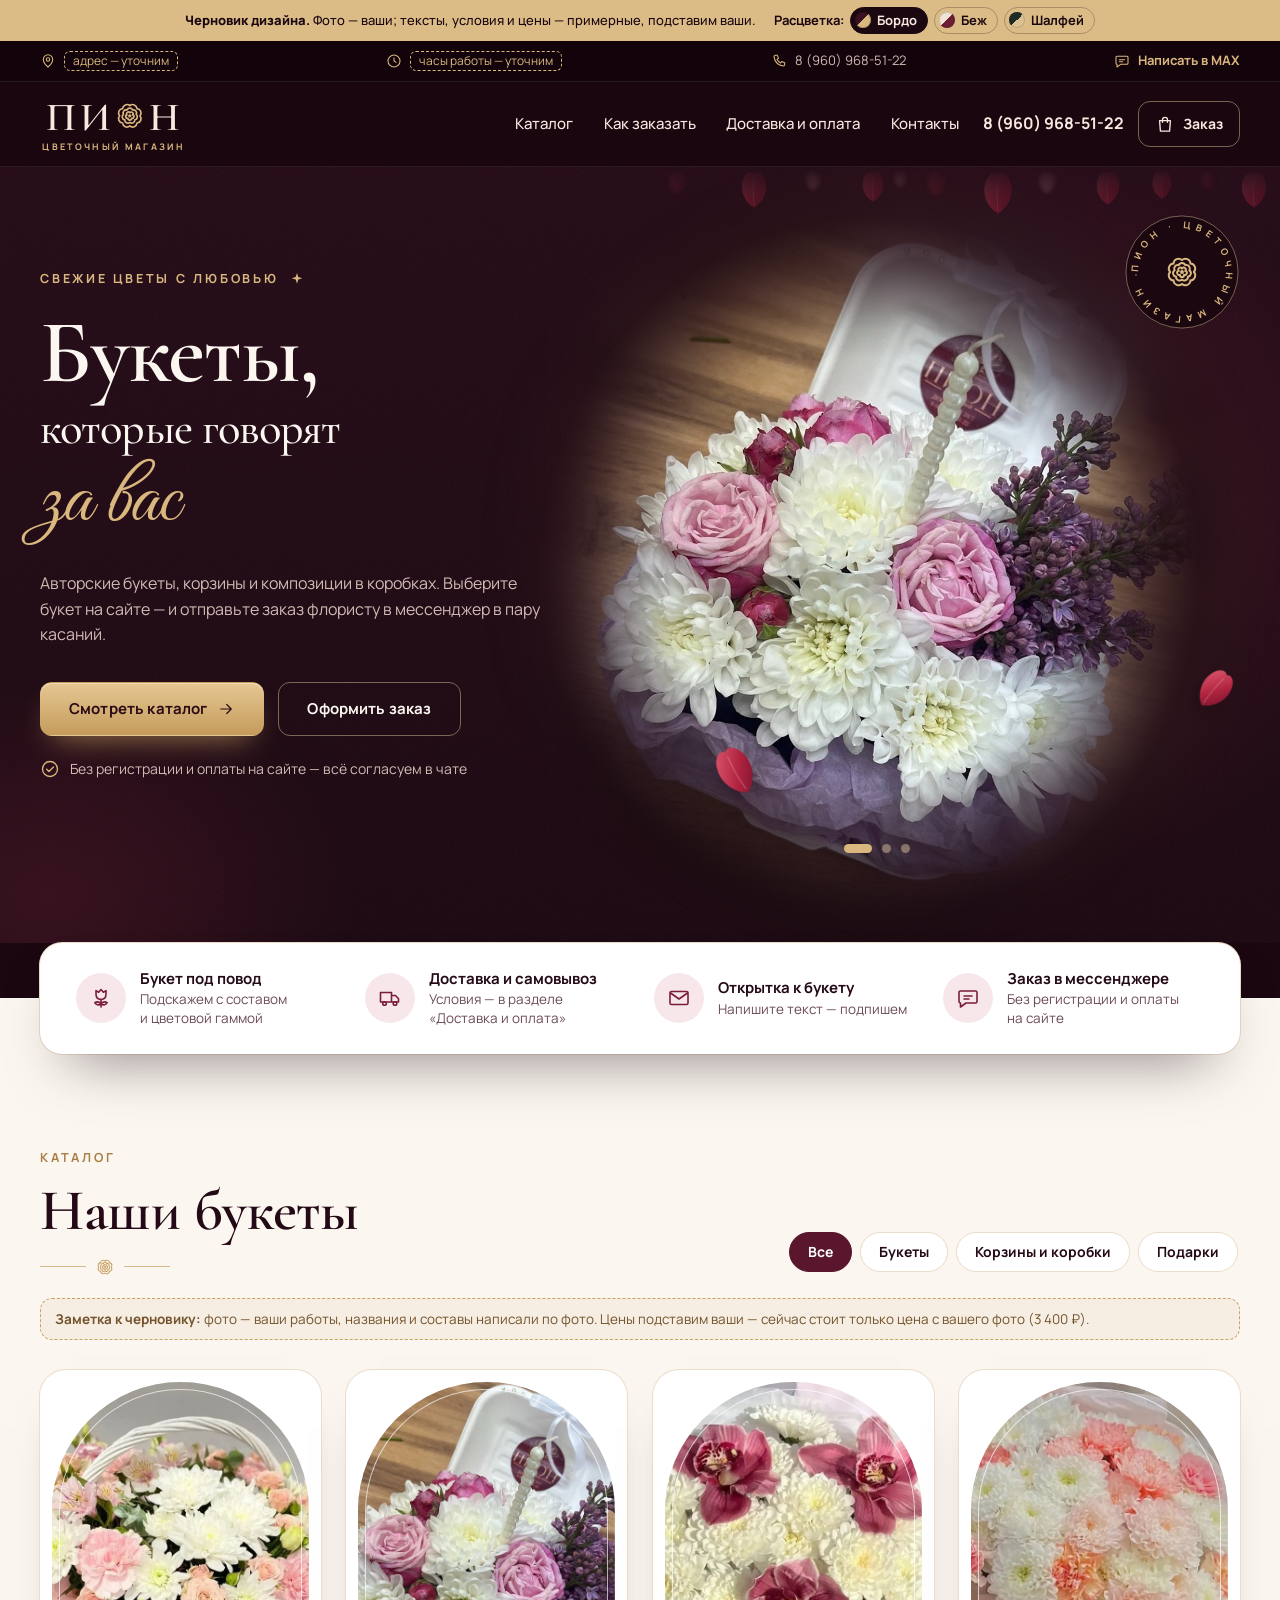
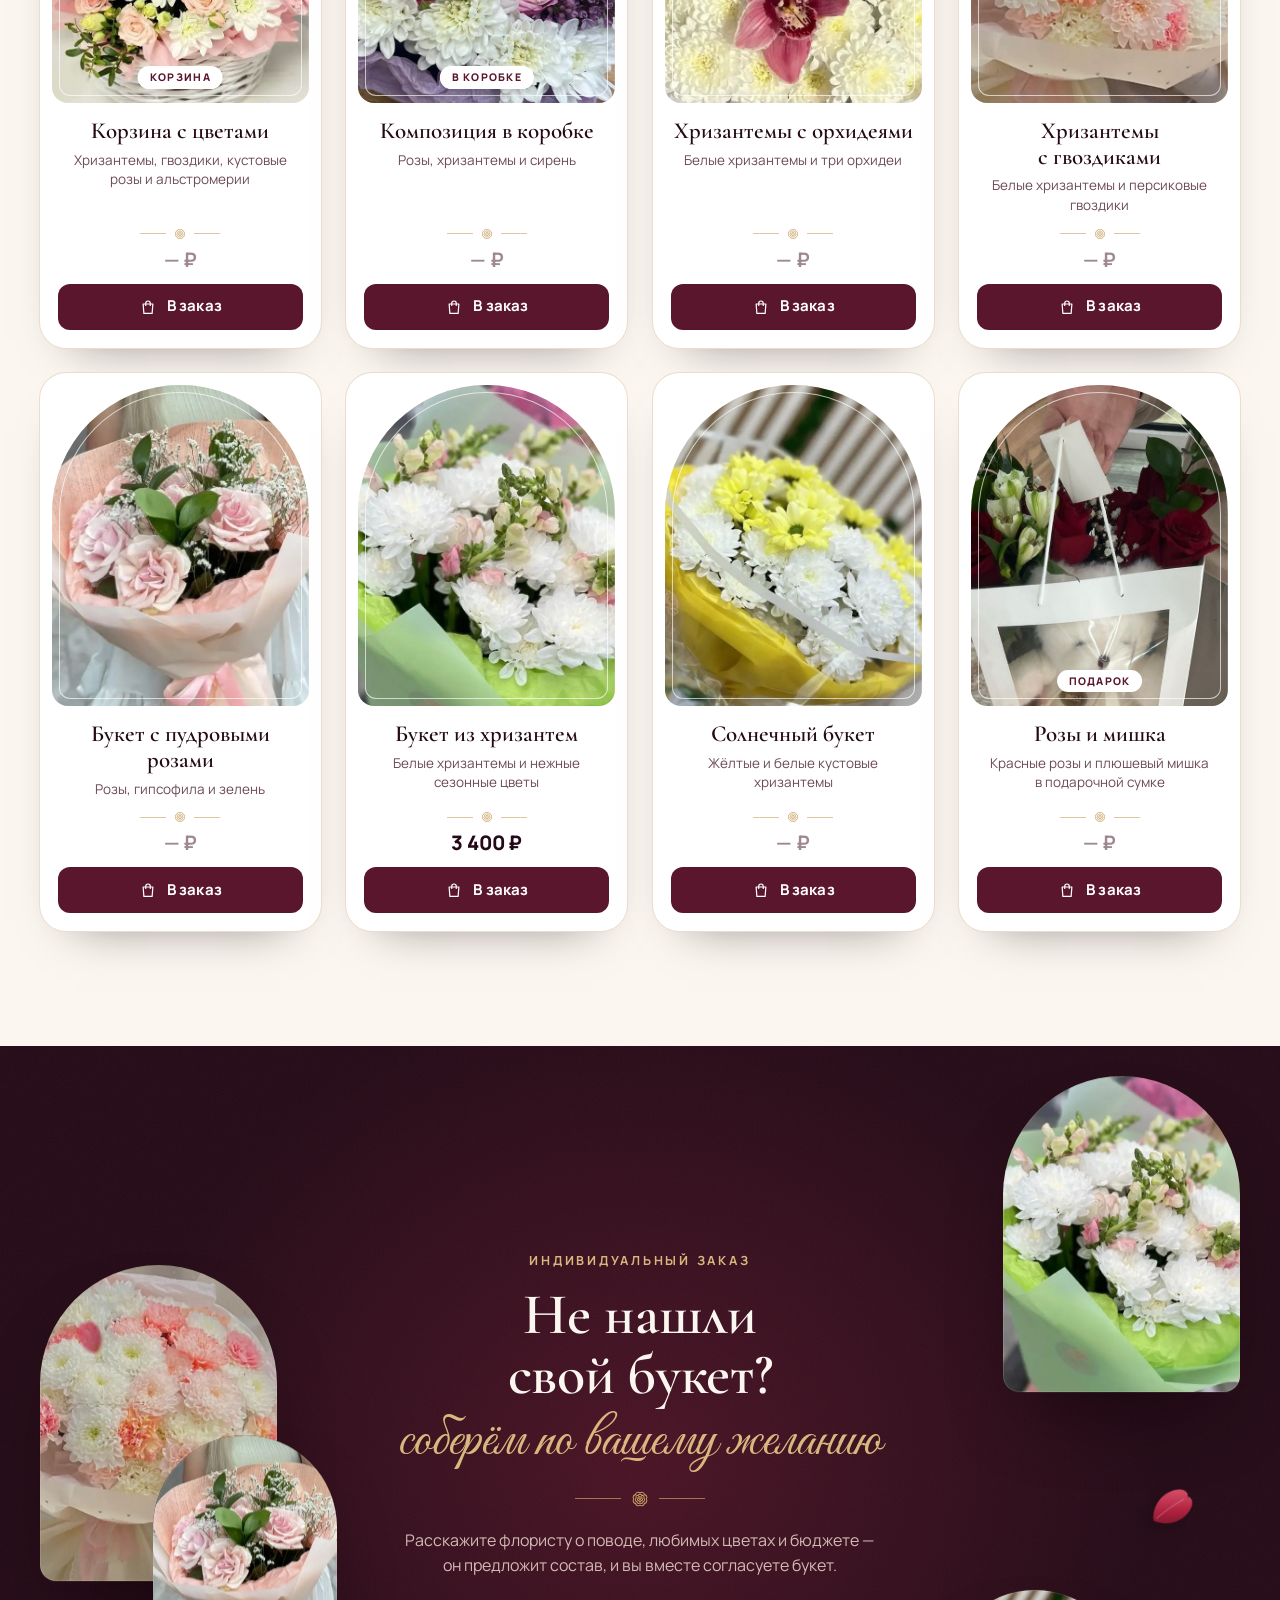
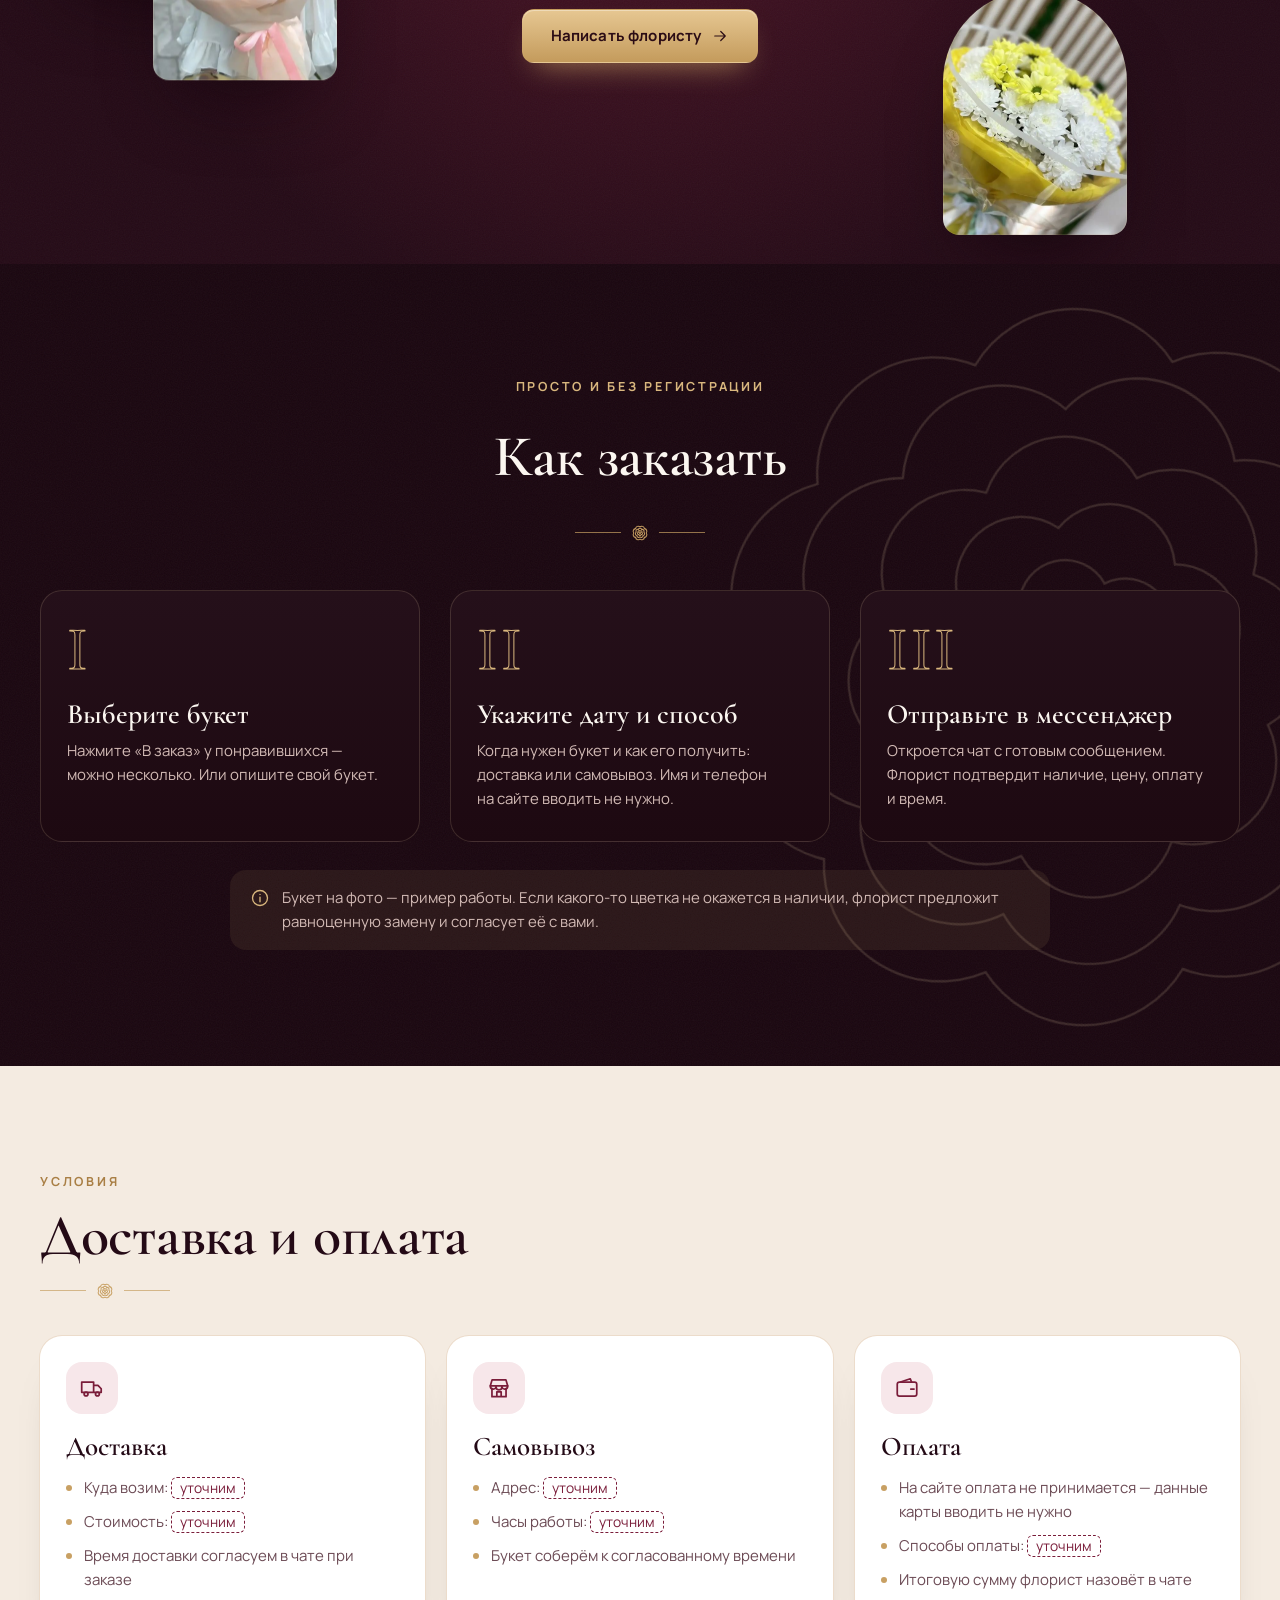
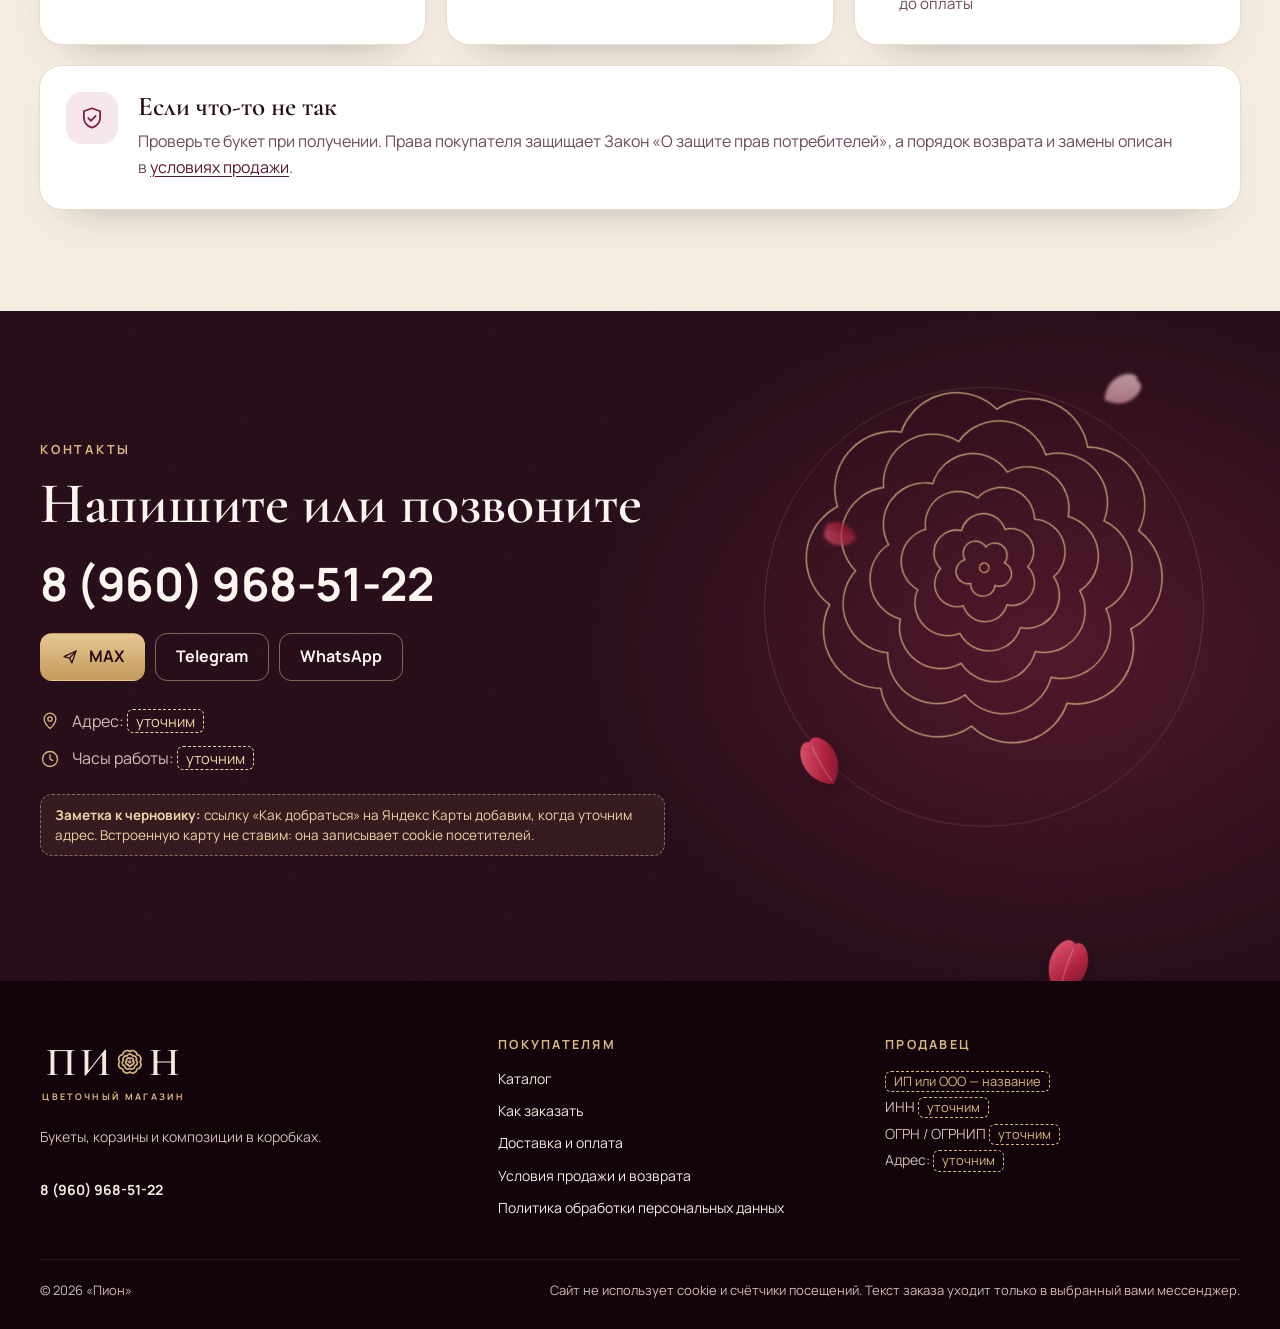
==== index.html @ 59885109 "Черновик сайта «Пион»: три расцветки, логотип" ====
<!doctype html>
<html lang="ru" data-theme="bordo">
<head>
<meta charset="utf-8">
<meta name="viewport" content="width=device-width, initial-scale=1, viewport-fit=cover">
<title>Пион — цветочный магазин: букеты, корзины и композиции</title>
<meta name="description" content="Авторские букеты, корзины и композиции в коробках. Выберите букет на сайте и отправьте заказ флористу в мессенджер — без регистрации и оплаты на сайте.">
<!-- Черновик: убрать noindex при запуске -->
<meta name="robots" content="noindex">
<meta name="theme-color" content="#1a0710">
<link rel="icon" href="favicon.svg" type="image/svg+xml">
<!-- Черновик: шрифты с Google Fonts. На боевом сайте положим их в папку fonts/, чтобы не было запросов к Google. -->
<link rel="preconnect" href="https://fonts.googleapis.com">
<link rel="preconnect" href="https://fonts.gstatic.com" crossorigin>
<link rel="stylesheet" href="https://fonts.googleapis.com/css2?family=Cormorant+Garamond:ital,wght@0,500;0,600;0,700;1,500&family=Great+Vibes&family=Manrope:wght@400;500;600;700;800&display=swap">
<link rel="stylesheet" href="styles.css">
<script>
  // Расцветка черновика: ?theme=bordo | beige | sage
  (function () {
    var t = new URLSearchParams(location.search).get('theme');
    if (t !== 'beige' && t !== 'sage') t = 'bordo';
    document.documentElement.setAttribute('data-theme', t);
    document.documentElement.classList.add('js');
  })();
</script>
</head>
<body>

<svg class="sprite" width="0" height="0" aria-hidden="true" focusable="false">
  <defs>
    <linearGradient id="g-petal" x1="0" y1="0" x2="1" y2="1">
      <stop offset="0" style="stop-color:var(--petal-1)"/>
      <stop offset=".55" style="stop-color:var(--petal-2)"/>
      <stop offset="1" style="stop-color:var(--petal-3)"/>
    </linearGradient>
    <linearGradient id="g-petal-soft" x1="0" y1="0" x2="1" y2="1">
      <stop offset="0" style="stop-color:var(--petal-soft-1)"/>
      <stop offset="1" style="stop-color:var(--petal-soft-2)"/>
    </linearGradient>
    <symbol id="i-petal" viewBox="0 0 40 60"><path fill="url(#g-petal)" d="M20 58C6 50 0 34 4 20 7 10 14 4 20 9c6-5 13 1 16 11 4 14-2 30-16 38z"/><path fill="none" stroke="rgba(255,255,255,.28)" stroke-width="1" d="M20 14c-1.5 14-1.5 28 0 40"/></symbol>
    <symbol id="i-petal-soft" viewBox="0 0 40 60"><path fill="url(#g-petal-soft)" d="M20 58C6 50 0 34 4 20 7 10 14 4 20 9c6-5 13 1 16 11 4 14-2 30-16 38z"/><path fill="none" stroke="rgba(255,255,255,.45)" stroke-width="1" d="M20 14c-1.5 14-1.5 28 0 40"/></symbol>
    <!-- Знак логотипа: цветок вместо буквы «О» -->
    <symbol id="logo-o" viewBox="0 0 64 64">
      <path d="M32 10A9.43 9.43 0 0 1 47.56 16.44A9.43 9.43 0 0 1 54 32A9.43 9.43 0 0 1 47.56 47.56A9.43 9.43 0 0 1 32 54A9.43 9.43 0 0 1 16.44 47.56A9.43 9.43 0 0 1 10 32A9.43 9.43 0 0 1 16.44 16.44A9.43 9.43 0 0 1 32 10Z"/>
      <path d="M38.14 19.42A6.56 6.56 0 0 1 45.66 28.95A6.56 6.56 0 0 1 42.9 40.78A6.56 6.56 0 0 1 31.93 46A6.56 6.56 0 0 1 21.01 40.67A6.56 6.56 0 0 1 18.37 28.82A6.56 6.56 0 0 1 25.99 19.36A6.56 6.56 0 0 1 38.14 19.42Z"/>
      <path d="M32 25.4A3.88 3.88 0 0 1 38.28 29.96A3.88 3.88 0 0 1 35.88 37.34A3.88 3.88 0 0 1 28.12 37.34A3.88 3.88 0 0 1 25.72 29.96A3.88 3.88 0 0 1 32 25.4Z"/>
      <circle cx="32" cy="32" r="1.8"/>
    </symbol>
    <symbol id="i-peony-big" viewBox="0 0 200 200">
      <path d="M100 16A30.63 30.63 0 0 1 149.37 32.04A30.63 30.63 0 0 1 179.89 74.04A30.63 30.63 0 0 1 179.89 125.96A30.63 30.63 0 0 1 149.37 167.96A30.63 30.63 0 0 1 100 184A30.63 30.63 0 0 1 50.63 167.96A30.63 30.63 0 0 1 20.11 125.96A30.63 30.63 0 0 1 20.11 74.04A30.63 30.63 0 0 1 50.63 32.04A30.63 30.63 0 0 1 100 16Z"/>
      <path d="M123.26 36.1A26.05 26.05 0 0 1 158.89 66A26.05 26.05 0 0 1 166.97 111.81A26.05 26.05 0 0 1 143.71 152.09A26.05 26.05 0 0 1 100 168A26.05 26.05 0 0 1 56.29 152.09A26.05 26.05 0 0 1 33.03 111.81A26.05 26.05 0 0 1 41.11 66A26.05 26.05 0 0 1 76.74 36.1A26.05 26.05 0 0 1 123.26 36.1Z"/>
      <path d="M100 48A21.89 21.89 0 0 1 136.77 63.23A21.89 21.89 0 0 1 152 100A21.89 21.89 0 0 1 136.77 136.77A21.89 21.89 0 0 1 100 152A21.89 21.89 0 0 1 63.23 136.77A21.89 21.89 0 0 1 48 100A21.89 21.89 0 0 1 63.23 63.23A21.89 21.89 0 0 1 100 48Z"/>
      <path d="M116.22 66.74A17.34 17.34 0 0 1 136.11 91.95A17.34 17.34 0 0 1 128.81 123.21A17.34 17.34 0 0 1 99.82 137A17.34 17.34 0 0 1 70.96 122.92A17.34 17.34 0 0 1 63.97 91.59A17.34 17.34 0 0 1 84.11 66.58A17.34 17.34 0 0 1 116.22 66.74Z"/>
      <path d="M100 77A11.96 11.96 0 0 1 119.92 88.5A11.96 11.96 0 0 1 119.92 111.5A11.96 11.96 0 0 1 100 123A11.96 11.96 0 0 1 80.08 111.5A11.96 11.96 0 0 1 80.08 88.5A11.96 11.96 0 0 1 100 77Z"/>
      <path d="M106.47 91.1A6.47 6.47 0 0 1 110.46 103.4A6.47 6.47 0 0 1 100 111A6.47 6.47 0 0 1 89.54 103.4A6.47 6.47 0 0 1 93.53 91.1A6.47 6.47 0 0 1 106.47 91.1Z"/>
      <circle cx="100" cy="100" r="2.5"/>
    </symbol>
    <symbol id="i-sparkle" viewBox="0 0 24 24"><path d="M12 3l1.9 6.1L20 11l-6.1 1.9L12 19l-1.9-6.1L4 11l6.1-1.9z"/></symbol>
    <symbol id="i-pin" viewBox="0 0 24 24"><path d="M12 21s-7-6.1-7-11.4A7 7 0 0 1 19 9.6C19 14.9 12 21 12 21z"/><circle cx="12" cy="9.6" r="2.6"/></symbol>
    <symbol id="i-clock" viewBox="0 0 24 24"><circle cx="12" cy="12" r="9"/><path d="M12 7v5l3.2 2"/></symbol>
    <symbol id="i-phone" viewBox="0 0 24 24"><path d="M6.5 3.5h3l1.8 4.6-2.3 1.4a11.5 11.5 0 0 0 5.5 5.5l1.4-2.3 4.6 1.8v3a2 2 0 0 1-2.2 2A17 17 0 0 1 4.5 5.7a2 2 0 0 1 2-2.2z"/></symbol>
    <symbol id="i-chat" viewBox="0 0 24 24"><path d="M4.5 5h15a1.5 1.5 0 0 1 1.5 1.5v9a1.5 1.5 0 0 1-1.5 1.5H10l-5.5 4v-4h0A1.5 1.5 0 0 1 3 15.5v-9A1.5 1.5 0 0 1 4.5 5z"/><path d="M8 10h8M8 13h5"/></symbol>
    <symbol id="i-bag" viewBox="0 0 24 24"><path d="M5.5 8h13l-1 12.5h-11z"/><path d="M9 10V7a3 3 0 0 1 6 0v3"/></symbol>
    <symbol id="i-arrow" viewBox="0 0 24 24"><path d="M5 12h14M13 6l6 6-6 6"/></symbol>
    <symbol id="i-check" viewBox="0 0 24 24"><circle cx="12" cy="12" r="9"/><path d="M8 12.3l2.7 2.7L16.2 9.5"/></symbol>
    <symbol id="i-flower" viewBox="0 0 24 24"><path d="M12 21v-7.5"/><path d="M12 13.5c-3.2 0-5-2.4-5-5.4V4.6l2.6 1.6L12 3.5l2.4 2.7L17 4.6v3.5c0 3-1.8 5.4-5 5.4z"/><path d="M12 18c-1.6-2-4.2-2.5-6.2-1.4 1 2.1 3.7 3 6.2 1.4zM12 18c1.6-2 4.2-2.5 6.2-1.4-1 2.1-3.7 3-6.2 1.4z"/></symbol>
    <symbol id="i-truck" viewBox="0 0 24 24"><path d="M2.5 6.5h11v9.5h-11zM13.5 9.5h4l3 3.2V16h-7"/><circle cx="6.5" cy="17.5" r="1.8"/><circle cx="17" cy="17.5" r="1.8"/></symbol>
    <symbol id="i-card" viewBox="0 0 24 24"><rect x="3" y="5.5" width="18" height="13" rx="1.5"/><path d="M3.5 7l8.5 6 8.5-6"/></symbol>
    <symbol id="i-store" viewBox="0 0 24 24"><path d="M4 10l1.6-5.5h12.8L20 10"/><path d="M4 10h16v.5a2.7 2.7 0 0 1-5.3.6 2.7 2.7 0 0 1-5.4 0A2.7 2.7 0 0 1 4 10.5z"/><path d="M5.5 12.5V20h13v-7.5M10 20v-4.5h4V20"/></symbol>
    <symbol id="i-wallet" viewBox="0 0 24 24"><rect x="3" y="6.5" width="18" height="13" rx="2"/><path d="M6 6.5l9-3 1.2 3M15.5 13h3"/></symbol>
    <symbol id="i-shield" viewBox="0 0 24 24"><path d="M12 3l7.5 2.8v5.7c0 4.6-3.2 8-7.5 9.5-4.3-1.5-7.5-4.9-7.5-9.5V5.8z"/><path d="M8.6 12.2l2.4 2.4 4.4-4.6"/></symbol>
    <symbol id="i-info" viewBox="0 0 24 24"><circle cx="12" cy="12" r="9"/><path d="M12 11v5.5M12 7.6v.1"/></symbol>
    <symbol id="i-lock" viewBox="0 0 24 24"><rect x="5" y="10.5" width="14" height="10" rx="2"/><path d="M8 10.5V8a4 4 0 0 1 8 0v2.5"/></symbol>
    <symbol id="i-close" viewBox="0 0 24 24"><path d="M6 6l12 12M18 6L6 18"/></symbol>
    <symbol id="i-send" viewBox="0 0 24 24"><path d="M4 11.5L20 4l-5.5 16-3-6.5z"/><path d="M11.5 13.5L20 4"/></symbol>
  </defs>
</svg>

<div class="draft-bar" role="note">
  <span><b>Черновик дизайна.</b> Фото — ваши; тексты, условия и&nbsp;цены — примерные, подставим ваши.</span>
  <span class="themes" role="group" aria-label="Расцветка сайта">
    <span class="themes__label">Расцветка:</span>
    <a class="theme-btn" href="?theme=bordo" data-set-theme="bordo" aria-pressed="true"><i style="--a:#3b1022;--b:#d9b77e"></i>Бордо</a>
    <a class="theme-btn" href="?theme=beige" data-set-theme="beige" aria-pressed="false"><i style="--a:#efe4d6;--b:#6e1e34"></i>Беж</a>
    <a class="theme-btn" href="?theme=sage" data-set-theme="sage" aria-pressed="false"><i style="--a:#1d2c24;--b:#dcc293"></i>Шалфей</a>
  </span>
</div>

<div class="topbar">
  <div class="container topbar__in">
    <span class="topbar__item"><svg class="ico" aria-hidden="true"><use href="#i-pin"/></svg><span class="todo">адрес — уточним</span></span>
    <span class="topbar__item"><svg class="ico" aria-hidden="true"><use href="#i-clock"/></svg><span class="todo">часы работы — уточним</span></span>
    <a class="topbar__item" href="tel:+79609685122"><svg class="ico" aria-hidden="true"><use href="#i-phone"/></svg>8 (960) 968-51-22</a>
    <a class="topbar__item topbar__max" href="#" data-channel="max" data-quick target="_blank" rel="noopener"><svg class="ico" aria-hidden="true"><use href="#i-chat"/></svg>Написать в&nbsp;MAX</a>
  </div>
</div>

<header class="header">
  <div class="container header__in">
    <a class="logo" href="#top" aria-label="Пион, цветочный магазин — в начало страницы">
      <span class="logo__word" aria-hidden="true">ПИ<svg class="logo__o"><use href="#logo-o"/></svg>Н</span>
      <span class="logo__tag" aria-hidden="true">цветочный магазин</span>
    </a>
    <nav class="nav" id="nav" aria-label="Разделы сайта">
      <a href="#catalog">Каталог</a>
      <a href="#how">Как заказать</a>
      <a href="#delivery">Доставка и&nbsp;оплата</a>
      <a href="#contacts">Контакты</a>
    </nav>
    <div class="header__actions">
      <a class="header__phone" href="tel:+79609685122">8 (960) 968-51-22</a>
      <button class="order-btn" type="button" data-open-order>
        <svg class="ico" aria-hidden="true"><use href="#i-bag"/></svg>
        <span class="order-btn__label">Заказ</span>
        <span class="order-btn__count" data-count hidden>0</span>
      </button>
      <button class="burger" type="button" aria-label="Меню" aria-expanded="false" aria-controls="nav"><span></span><span></span><span></span></button>
    </div>
  </div>
</header>

<main>

<section class="hero grain" data-scene="top" aria-labelledby="hero-title">
  <div class="container hero__grid">
    <div class="hero__head" data-depth="0.08" data-fade>
      <p class="kicker">Свежие цветы с&nbsp;любовью <svg class="ico ico--fill" aria-hidden="true"><use href="#i-sparkle"/></svg></p>
      <h1 class="hero__title" id="hero-title">Букеты,<span class="hero__l2">которые говорят</span><em>за&nbsp;вас</em></h1>
    </div>

  <div class="hero__media" data-depth="0.1">
    <div class="slides">
      <figure class="slide is-active" style="--cx:49%;--cy:52%;--rx:41%;--ry:44%">
        <div class="slide__frame">
          <img class="slide__bg" src="img/hero-1.jpg" alt="" width="1400" height="1400" fetchpriority="high">
          <span class="slide__tint"></span>
          <img class="slide__fg" src="img/hero-1.jpg" alt="Композиция в коробке: розы, хризантемы и сирень" width="1400" height="1400" fetchpriority="high">
        </div>
      </figure>
      <figure class="slide" style="--cx:50%;--cy:47%;--rx:47%;--ry:43%">
        <div class="slide__frame">
          <img class="slide__bg" src="img/hero-2.jpg" alt="" width="887" height="887" decoding="async">
          <span class="slide__tint"></span>
          <img class="slide__fg" src="img/hero-2.jpg" alt="Корзина: хризантемы, гвоздики, кустовые розы и альстромерии" width="887" height="887" decoding="async">
        </div>
      </figure>
      <figure class="slide" style="--cx:49%;--cy:46%;--rx:42%;--ry:39%">
        <div class="slide__frame">
          <img class="slide__bg" src="img/hero-3.jpg" alt="" width="1200" height="1200" decoding="async">
          <span class="slide__tint"></span>
          <img class="slide__fg" src="img/hero-3.jpg" alt="Букет из белых хризантем с орхидеями" width="1200" height="1200" decoding="async">
        </div>
      </figure>
    </div>

    <div class="fall" data-fall aria-hidden="true">
      <span class="far" style="--x:24%;--s:18px;--t:13s;--dl:-1s;--dr:50px;--r:300deg;--y:12%"><svg><use href="#i-petal"/></svg></span>
      <span style="--x:33%;--s:28px;--t:11s;--dl:-6s;--dr:-40px;--r:-260deg;--y:62%"><svg><use href="#i-petal"/></svg></span>
      <span class="far" style="--x:41%;--s:16px;--t:15s;--dl:-9s;--dr:70px;--r:420deg;--y:30%"><svg><use href="#i-petal-soft"/></svg></span>
      <span style="--x:48%;--s:24px;--t:12s;--dl:-3s;--dr:-60px;--r:-340deg;--y:80%"><svg><use href="#i-petal"/></svg></span>
      <span class="far" style="--x:56%;--s:20px;--t:14s;--dl:-11s;--dr:40px;--r:280deg;--y:20%"><svg><use href="#i-petal"/></svg></span>
      <span style="--x:63%;--s:32px;--t:10s;--dl:-5s;--dr:-30px;--r:-220deg;--y:48%"><svg><use href="#i-petal"/></svg></span>
      <span class="far" style="--x:70%;--s:18px;--t:16s;--dl:-13s;--dr:60px;--r:380deg;--y:72%"><svg><use href="#i-petal-soft"/></svg></span>
      <span style="--x:77%;--s:26px;--t:12.5s;--dl:-8s;--dr:-50px;--r:-300deg;--y:8%"><svg><use href="#i-petal"/></svg></span>
      <span style="--x:84%;--s:22px;--t:13.5s;--dl:-2s;--dr:45px;--r:260deg;--y:56%"><svg><use href="#i-petal"/></svg></span>
      <span class="far" style="--x:90%;--s:15px;--t:17s;--dl:-10s;--dr:-35px;--r:-400deg;--y:36%"><svg><use href="#i-petal"/></svg></span>
      <span class="far" style="--x:52%;--s:14px;--t:18s;--dl:-15s;--dr:30px;--r:200deg;--y:90%"><svg><use href="#i-petal-soft"/></svg></span>
      <span style="--x:95%;--s:28px;--t:11.5s;--dl:-4s;--dr:-60px;--r:-280deg;--y:24%"><svg><use href="#i-petal"/></svg></span>
    </div>

    <span class="petal" data-depth="-0.35" data-tilt="-30" style="left:30%;top:74%;width:38px;--t:6.8s" aria-hidden="true"><svg><use href="#i-petal"/></svg></span>
    <span class="petal" data-depth="-0.5" data-tilt="40" style="left:90%;top:64%;width:32px;--t:7.4s;--dl:-2s" aria-hidden="true"><svg><use href="#i-petal"/></svg></span>

    <div class="hero__badge" data-depth="-0.14" data-rot="0.05" aria-hidden="true">
      <svg class="badge" viewBox="0 0 120 120">
        <defs><path id="badge-path" d="M60 60m-45 0a45 45 0 1 1 90 0a45 45 0 1 1-90 0"/></defs>
        <circle cx="60" cy="60" r="58"/>
        <text font-family="Manrope, Arial, sans-serif" font-size="9.6" font-weight="700"><textPath href="#badge-path" textLength="280" lengthAdjust="spacing">ПИОН · ЦВЕТОЧНЫЙ МАГАЗИН ·</textPath></text>
        <use href="#logo-o" x="42" y="42" width="36" height="36" fill="none" stroke-width="3.6"/>
      </svg>
    </div>

    <div class="dots" role="group" aria-label="Фото на первом экране">
      <button class="dot is-active" type="button" aria-label="Фото 1 из 3" aria-pressed="true"></button>
      <button class="dot" type="button" aria-label="Фото 2 из 3" aria-pressed="false"></button>
      <button class="dot" type="button" aria-label="Фото 3 из 3" aria-pressed="false"></button>
    </div>
  </div>

    <div class="hero__body" data-depth="0.08" data-fade>
      <p class="hero__lead">Авторские букеты, корзины и&nbsp;композиции в&nbsp;коробках. Выберите букет на&nbsp;сайте&nbsp;— и&nbsp;отправьте заказ флористу в&nbsp;мессенджер в&nbsp;пару касаний.</p>
      <div class="hero__actions">
        <a class="btn btn--cta" href="#catalog">Смотреть каталог <svg class="ico ico--move" aria-hidden="true"><use href="#i-arrow"/></svg></a>
        <button class="btn btn--ghost" type="button" data-open-order>Оформить заказ</button>
      </div>
      <p class="hero__note"><svg class="ico" aria-hidden="true"><use href="#i-check"/></svg>Без регистрации и&nbsp;оплаты на&nbsp;сайте&nbsp;— всё согласуем в&nbsp;чате</p>
    </div>
  </div>
</section>

<section class="benefits" id="benefits" aria-label="Почему с нами удобно">
  <div class="container">
    <ul class="benefits__card">
      <li class="benefit reveal"><span class="benefit__icon"><svg class="ico" aria-hidden="true"><use href="#i-flower"/></svg></span><div><b>Букет под повод</b><span>Подскажем с&nbsp;составом и&nbsp;цветовой гаммой</span></div></li>
      <li class="benefit reveal" style="--d:.08s"><span class="benefit__icon"><svg class="ico" aria-hidden="true"><use href="#i-truck"/></svg></span><div><b>Доставка и&nbsp;самовывоз</b><span>Условия&nbsp;— в&nbsp;разделе «Доставка и&nbsp;оплата»</span></div></li>
      <li class="benefit reveal" style="--d:.16s"><span class="benefit__icon"><svg class="ico" aria-hidden="true"><use href="#i-card"/></svg></span><div><b>Открытка к&nbsp;букету</b><span>Напишите текст&nbsp;— подпишем</span></div></li>
      <li class="benefit reveal" style="--d:.24s"><span class="benefit__icon"><svg class="ico" aria-hidden="true"><use href="#i-chat"/></svg></span><div><b>Заказ в&nbsp;мессенджере</b><span>Без регистрации и&nbsp;оплаты на&nbsp;сайте</span></div></li>
    </ul>
  </div>
</section>

<section class="catalog" id="catalog" aria-labelledby="catalog-title">
  <div class="container">
    <div class="section-head">
      <div>
        <p class="kicker kicker--light">Каталог</p>
        <h2 class="h2" id="catalog-title">Наши букеты</h2>
        <span class="orn" aria-hidden="true"><i></i><svg><use href="#logo-o"/></svg><i></i></span>
      </div>
      <div class="chips" role="group" aria-label="Показать в каталоге">
        <button class="chip" type="button" data-filter="all" aria-pressed="true">Все</button>
        <button class="chip" type="button" data-filter="bouquet" aria-pressed="false">Букеты</button>
        <button class="chip" type="button" data-filter="box" aria-pressed="false">Корзины и&nbsp;коробки</button>
        <button class="chip" type="button" data-filter="gift" aria-pressed="false">Подарки</button>
      </div>
    </div>
    <p class="draft-note"><b>Заметка к&nbsp;черновику:</b> фото&nbsp;— ваши работы, названия и&nbsp;составы написали по&nbsp;фото. Цены подставим ваши&nbsp;— сейчас стоит только цена с&nbsp;вашего фото (3&nbsp;400&nbsp;₽).</p>

    <div class="grid">
      <article class="card reveal" data-id="basket" data-cat="box" data-name="Корзина с цветами" data-price="">
        <div class="card__media" data-window="0.06"><div class="card__zoom"><img src="img/p-basket.jpg" alt="Корзина: белые хризантемы, розовые гвоздики, кустовые розы и альстромерии" width="800" height="800" loading="lazy" decoding="async"></div><span class="card__tag">Корзина</span></div>
        <div class="card__body">
          <h3 class="card__title">Корзина с&nbsp;цветами</h3>
          <p class="card__desc">Хризантемы, гвоздики, кустовые розы и&nbsp;альстромерии</p>
          <span class="card__orn" aria-hidden="true"><i></i><svg><use href="#logo-o"/></svg><i></i></span>
          <span class="price price--todo" title="Цену подставим вашу">— ₽</span>
          <div class="card__action"><button class="btn btn--action btn--block" type="button" data-add="basket"><svg class="ico" aria-hidden="true"><use href="#i-bag"/></svg>В&nbsp;заказ</button></div>
        </div>
      </article>

      <article class="card reveal" style="--d:.06s" data-id="box" data-cat="box" data-name="Композиция в коробке" data-price="">
        <div class="card__media" data-window="0.06"><div class="card__zoom"><img src="img/p-box.jpg" alt="Композиция в коробке: розы, белые хризантемы и сирень" width="800" height="800" loading="lazy" decoding="async"></div><span class="card__tag">В&nbsp;коробке</span></div>
        <div class="card__body">
          <h3 class="card__title">Композиция в&nbsp;коробке</h3>
          <p class="card__desc">Розы, хризантемы и&nbsp;сирень</p>
          <span class="card__orn" aria-hidden="true"><i></i><svg><use href="#logo-o"/></svg><i></i></span>
          <span class="price price--todo" title="Цену подставим вашу">— ₽</span>
          <div class="card__action"><button class="btn btn--action btn--block" type="button" data-add="box"><svg class="ico" aria-hidden="true"><use href="#i-bag"/></svg>В&nbsp;заказ</button></div>
        </div>
      </article>

      <article class="card reveal" style="--d:.12s" data-id="orchids" data-cat="bouquet" data-name="Хризантемы с орхидеями" data-price="">
        <div class="card__media" data-window="0.06"><div class="card__zoom"><img src="img/p-orchids.jpg" alt="Букет: белые хризантемы и три орхидеи" width="800" height="800" loading="lazy" decoding="async"></div></div>
        <div class="card__body">
          <h3 class="card__title">Хризантемы с&nbsp;орхидеями</h3>
          <p class="card__desc">Белые хризантемы и&nbsp;три орхидеи</p>
          <span class="card__orn" aria-hidden="true"><i></i><svg><use href="#logo-o"/></svg><i></i></span>
          <span class="price price--todo" title="Цену подставим вашу">— ₽</span>
          <div class="card__action"><button class="btn btn--action btn--block" type="button" data-add="orchids"><svg class="ico" aria-hidden="true"><use href="#i-bag"/></svg>В&nbsp;заказ</button></div>
        </div>
      </article>

      <article class="card reveal" style="--d:.18s" data-id="peach" data-cat="bouquet" data-name="Хризантемы с гвоздиками" data-price="">
        <div class="card__media" data-window="0.06"><div class="card__zoom"><img src="img/p-peach.jpg" alt="Букет: белые хризантемы и персиковые гвоздики" width="800" height="800" loading="lazy" decoding="async"></div></div>
        <div class="card__body">
          <h3 class="card__title">Хризантемы с&nbsp;гвоздиками</h3>
          <p class="card__desc">Белые хризантемы и&nbsp;персиковые гвоздики</p>
          <span class="card__orn" aria-hidden="true"><i></i><svg><use href="#logo-o"/></svg><i></i></span>
          <span class="price price--todo" title="Цену подставим вашу">— ₽</span>
          <div class="card__action"><button class="btn btn--action btn--block" type="button" data-add="peach"><svg class="ico" aria-hidden="true"><use href="#i-bag"/></svg>В&nbsp;заказ</button></div>
        </div>
      </article>

      <article class="card reveal" data-id="roses" data-cat="bouquet" data-name="Букет с пудровыми розами" data-price="">
        <div class="card__media" data-window="0.06"><div class="card__zoom"><img src="img/p-roses.jpg" alt="Букет: пудровые розы, гипсофила и зелень в персиковой упаковке" width="760" height="760" loading="lazy" decoding="async"></div></div>
        <div class="card__body">
          <h3 class="card__title">Букет с&nbsp;пудровыми розами</h3>
          <p class="card__desc">Розы, гипсофила и&nbsp;зелень</p>
          <span class="card__orn" aria-hidden="true"><i></i><svg><use href="#logo-o"/></svg><i></i></span>
          <span class="price price--todo" title="Цену подставим вашу">— ₽</span>
          <div class="card__action"><button class="btn btn--action btn--block" type="button" data-add="roses"><svg class="ico" aria-hidden="true"><use href="#i-bag"/></svg>В&nbsp;заказ</button></div>
        </div>
      </article>

      <article class="card reveal" style="--d:.06s" data-id="mint" data-cat="bouquet" data-name="Букет из хризантем" data-price="3400">
        <div class="card__media" data-window="0.06"><div class="card__zoom"><img src="img/p-mint.jpg" alt="Букет: белые хризантемы и нежно-розовые цветы в мятной упаковке" width="800" height="800" loading="lazy" decoding="async"></div></div>
        <div class="card__body">
          <h3 class="card__title">Букет из&nbsp;хризантем</h3>
          <p class="card__desc">Белые хризантемы и&nbsp;нежные сезонные цветы</p>
          <span class="card__orn" aria-hidden="true"><i></i><svg><use href="#logo-o"/></svg><i></i></span>
          <span class="price">3&nbsp;400&nbsp;₽</span>
          <div class="card__action"><button class="btn btn--action btn--block" type="button" data-add="mint"><svg class="ico" aria-hidden="true"><use href="#i-bag"/></svg>В&nbsp;заказ</button></div>
        </div>
      </article>

      <article class="card reveal" style="--d:.12s" data-id="yellow" data-cat="bouquet" data-name="Солнечный букет" data-price="">
        <div class="card__media" data-window="0.06"><div class="card__zoom"><img src="img/p-yellow.jpg" alt="Букет: жёлтые и белые кустовые хризантемы" width="800" height="800" loading="lazy" decoding="async"></div></div>
        <div class="card__body">
          <h3 class="card__title">Солнечный букет</h3>
          <p class="card__desc">Жёлтые и&nbsp;белые кустовые хризантемы</p>
          <span class="card__orn" aria-hidden="true"><i></i><svg><use href="#logo-o"/></svg><i></i></span>
          <span class="price price--todo" title="Цену подставим вашу">— ₽</span>
          <div class="card__action"><button class="btn btn--action btn--block" type="button" data-add="yellow"><svg class="ico" aria-hidden="true"><use href="#i-bag"/></svg>В&nbsp;заказ</button></div>
        </div>
      </article>

      <article class="card reveal" style="--d:.18s" data-id="gift" data-cat="gift" data-name="Розы и мишка" data-price="">
        <div class="card__media" data-window="0.06"><div class="card__zoom"><img src="img/p-gift.jpg" alt="Подарок: красные розы и плюшевый мишка в подарочной сумке" width="800" height="800" loading="lazy" decoding="async"></div><span class="card__tag">Подарок</span></div>
        <div class="card__body">
          <h3 class="card__title">Розы и&nbsp;мишка</h3>
          <p class="card__desc">Красные розы и&nbsp;плюшевый мишка в&nbsp;подарочной сумке</p>
          <span class="card__orn" aria-hidden="true"><i></i><svg><use href="#logo-o"/></svg><i></i></span>
          <span class="price price--todo" title="Цену подставим вашу">— ₽</span>
          <div class="card__action"><button class="btn btn--action btn--block" type="button" data-add="gift"><svg class="ico" aria-hidden="true"><use href="#i-bag"/></svg>В&nbsp;заказ</button></div>
        </div>
      </article>
    </div>
  </div>
</section>

<section class="custom grain" data-scene aria-labelledby="custom-title">
  <span class="petal petal--far" data-depth="0.22" data-tilt="-20" style="left:6%;top:10%;width:26px;--t:8s" aria-hidden="true"><svg><use href="#i-petal"/></svg></span>
  <span class="petal" data-depth="-0.3" data-tilt="55" style="right:7%;bottom:9%;width:34px;--t:7s;--dl:-2s" aria-hidden="true"><svg><use href="#i-petal"/></svg></span>
  <div class="container custom__grid">
    <div class="custom__col custom__col--l" aria-hidden="true">
      <figure class="arch" data-depth="0.12"><img src="img/p-peach.jpg" alt="" width="800" height="800" loading="lazy" decoding="async"></figure>
      <figure class="arch" data-depth="-0.08"><img src="img/p-roses.jpg" alt="" width="760" height="760" loading="lazy" decoding="async"></figure>
    </div>
    <div class="custom__text reveal">
      <p class="kicker">Индивидуальный заказ</p>
      <h2 class="h2" id="custom-title">Не&nbsp;нашли свой букет? <em>соберём по&nbsp;вашему желанию</em></h2>
      <span class="orn" aria-hidden="true"><i></i><svg><use href="#logo-o"/></svg><i></i></span>
      <p>Расскажите флористу о&nbsp;поводе, любимых цветах и&nbsp;бюджете&nbsp;— он предложит состав, и&nbsp;вы вместе согласуете букет.</p>
      <button class="btn btn--cta" type="button" data-custom>Написать флористу <svg class="ico ico--move" aria-hidden="true"><use href="#i-arrow"/></svg></button>
    </div>
    <div class="custom__col custom__col--r" aria-hidden="true">
      <figure class="arch" data-depth="-0.1"><img src="img/p-mint.jpg" alt="" width="800" height="800" loading="lazy" decoding="async"></figure>
      <figure class="arch" data-depth="0.1"><img src="img/p-yellow.jpg" alt="" width="800" height="800" loading="lazy" decoding="async"></figure>
    </div>
  </div>
</section>

<section class="how grain" id="how" data-scene aria-labelledby="how-title">
  <svg class="how__bg" data-depth="0.14" data-rot="0.02" aria-hidden="true"><use href="#i-peony-big"/></svg>
  <div class="container">
    <div class="section-head section-head--center">
      <p class="kicker">Просто и&nbsp;без регистрации</p>
      <h2 class="h2" id="how-title">Как заказать</h2>
      <span class="orn" aria-hidden="true"><i></i><svg><use href="#logo-o"/></svg><i></i></span>
    </div>
    <ol class="steps">
      <li class="step reveal"><span class="step__num" aria-hidden="true">I</span><h3>Выберите букет</h3><p>Нажмите «В&nbsp;заказ» у&nbsp;понравившихся&nbsp;— можно несколько. Или опишите свой букет.</p></li>
      <li class="step reveal" style="--d:.1s"><span class="step__num" aria-hidden="true">II</span><h3>Укажите дату и&nbsp;способ</h3><p>Когда нужен букет и&nbsp;как его получить: доставка или самовывоз. Имя и&nbsp;телефон на&nbsp;сайте вводить не&nbsp;нужно.</p></li>
      <li class="step reveal" style="--d:.2s"><span class="step__num" aria-hidden="true">III</span><h3>Отправьте в&nbsp;мессенджер</h3><p>Откроется чат с&nbsp;готовым сообщением. Флорист подтвердит наличие, цену, оплату и&nbsp;время.</p></li>
    </ol>
    <p class="how__note reveal"><svg class="ico" aria-hidden="true"><use href="#i-info"/></svg><span>Букет на&nbsp;фото&nbsp;— пример работы. Если какого-то цветка не&nbsp;окажется в&nbsp;наличии, флорист предложит равноценную замену и&nbsp;согласует её с&nbsp;вами.</span></p>
  </div>
</section>

<section class="delivery" id="delivery" aria-labelledby="delivery-title">
  <div class="container">
    <div class="section-head">
      <div>
        <p class="kicker kicker--light">Условия</p>
        <h2 class="h2" id="delivery-title">Доставка и&nbsp;оплата</h2>
        <span class="orn" aria-hidden="true"><i></i><svg><use href="#logo-o"/></svg><i></i></span>
      </div>
    </div>
    <div class="dgrid">
      <article class="dcard reveal">
        <span class="dcard__icon"><svg class="ico" aria-hidden="true"><use href="#i-truck"/></svg></span>
        <h3>Доставка</h3>
        <ul><li>Куда возим: <span class="todo">уточним</span></li><li>Стоимость: <span class="todo">уточним</span></li><li>Время доставки согласуем в&nbsp;чате при заказе</li></ul>
      </article>
      <article class="dcard reveal" style="--d:.08s">
        <span class="dcard__icon"><svg class="ico" aria-hidden="true"><use href="#i-store"/></svg></span>
        <h3>Самовывоз</h3>
        <ul><li>Адрес: <span class="todo">уточним</span></li><li>Часы работы: <span class="todo">уточним</span></li><li>Букет соберём к&nbsp;согласованному времени</li></ul>
      </article>
      <article class="dcard reveal" style="--d:.16s">
        <span class="dcard__icon"><svg class="ico" aria-hidden="true"><use href="#i-wallet"/></svg></span>
        <h3>Оплата</h3>
        <ul><li>На&nbsp;сайте оплата не&nbsp;принимается&nbsp;— данные карты вводить не&nbsp;нужно</li><li>Способы оплаты: <span class="todo">уточним</span></li><li>Итоговую сумму флорист назовёт в&nbsp;чате до&nbsp;оплаты</li></ul>
      </article>
      <article class="dcard dcard--wide reveal">
        <span class="dcard__icon"><svg class="ico" aria-hidden="true"><use href="#i-shield"/></svg></span>
        <div>
          <h3>Если что-то не&nbsp;так</h3>
          <p>Проверьте букет при получении. Права покупателя защищает Закон «О&nbsp;защите прав потребителей», а&nbsp;порядок возврата и&nbsp;замены описан в&nbsp;<a href="usloviya.html">условиях продажи</a>.</p>
        </div>
      </article>
    </div>
  </div>
</section>

<section class="contacts grain" id="contacts" data-scene aria-labelledby="contacts-title">
  <div class="container contacts__grid">
    <div class="contacts__info reveal">
      <p class="kicker">Контакты</p>
      <h2 class="h2" id="contacts-title">Напишите или&nbsp;позвоните</h2>
      <a class="contacts__phone" href="tel:+79609685122">8 (960) 968-51-22</a>
      <div class="messengers">
        <a class="msg-btn msg-btn--main" href="#" data-channel="max" data-quick target="_blank" rel="noopener"><svg class="ico" aria-hidden="true"><use href="#i-send"/></svg>MAX</a>
        <a class="msg-btn" href="#" data-channel="telegram" data-quick target="_blank" rel="noopener">Telegram</a>
        <a class="msg-btn" href="#" data-channel="whatsapp" data-quick target="_blank" rel="noopener">WhatsApp</a>
      </div>
      <ul class="contacts__list">
        <li><svg class="ico" aria-hidden="true"><use href="#i-pin"/></svg><span>Адрес: <span class="todo">уточним</span></span></li>
        <li><svg class="ico" aria-hidden="true"><use href="#i-clock"/></svg><span>Часы работы: <span class="todo">уточним</span></span></li>
      </ul>
      <p class="draft-note draft-note--deep"><b>Заметка к&nbsp;черновику:</b> ссылку «Как добраться» на&nbsp;Яндекс Карты добавим, когда уточним адрес. Встроенную карту не&nbsp;ставим: она записывает cookie посетителей.</p>
    </div>
    <div class="contacts__visual" aria-hidden="true">
      <div class="contacts__ring" data-depth="0.05"></div>
      <svg class="contacts__peony" data-depth="0.1" data-rot="0.04"><use href="#i-peony-big"/></svg>
      <span class="petal" data-depth="-0.32" data-tilt="-30" style="left:8%;top:12%;width:9%;--t:7s"><svg><use href="#i-petal"/></svg></span>
      <span class="petal petal--far" data-depth="0.2" data-tilt="60" style="left:78%;top:22%;width:7%;--t:9s;--dl:-3s"><svg><use href="#i-petal-soft"/></svg></span>
      <span class="petal" data-depth="-0.22" data-tilt="18" style="left:64%;top:76%;width:10%;--t:6.5s;--dl:-1s"><svg><use href="#i-petal"/></svg></span>
      <span class="petal petal--far" data-depth="0.28" data-tilt="-75" style="left:14%;top:70%;width:6%;--t:8s;--dl:-5s"><svg><use href="#i-petal"/></svg></span>
    </div>
  </div>
</section>

</main>

<footer class="footer">
  <div class="container footer__grid">
    <div class="footer__brand">
      <a class="logo" href="#top" aria-label="Пион, цветочный магазин — в начало страницы">
        <span class="logo__word" aria-hidden="true">ПИ<svg class="logo__o"><use href="#logo-o"/></svg>Н</span>
        <span class="logo__tag" aria-hidden="true">цветочный магазин</span>
      </a>
      <p class="footer__about">Букеты, корзины и&nbsp;композиции в&nbsp;коробках.</p>
      <a class="footer__phone" href="tel:+79609685122">8 (960) 968-51-22</a>
    </div>
    <div>
      <h3 class="footer__title">Покупателям</h3>
      <ul class="footer__links">
        <li><a href="#catalog">Каталог</a></li>
        <li><a href="#how">Как заказать</a></li>
        <li><a href="#delivery">Доставка и&nbsp;оплата</a></li>
        <li><a href="usloviya.html">Условия продажи и&nbsp;возврата</a></li>
        <li><a href="politika.html">Политика обработки персональных данных</a></li>
      </ul>
    </div>
    <div>
      <h3 class="footer__title">Продавец</h3>
      <p class="footer__req"><span class="todo">ИП или&nbsp;ООО — название</span><br>ИНН <span class="todo">уточним</span><br>ОГРН / ОГРНИП <span class="todo">уточним</span><br>Адрес: <span class="todo">уточним</span></p>
    </div>
  </div>
  <div class="container footer__bottom">
    <span>© 2026 «Пион»</span>
    <span>Сайт не&nbsp;использует cookie и&nbsp;счётчики посещений. Текст заказа уходит только в&nbsp;выбранный вами мессенджер.</span>
  </div>
</footer>

<div class="order" id="order" hidden>
  <div class="order__backdrop" data-close-order></div>
  <aside class="order__panel" role="dialog" aria-modal="true" aria-labelledby="order-title" tabindex="-1">
    <header class="order__head">
      <h2 id="order-title">Ваш заказ</h2>
      <button class="icon-btn" type="button" data-close-order aria-label="Закрыть"><svg class="ico" aria-hidden="true"><use href="#i-close"/></svg></button>
    </header>
    <div class="order__body">
      <ul class="order__list" data-list></ul>
      <div class="order__empty" data-empty>
        <p><b>Пока ничего не&nbsp;выбрано.</b> Добавьте букет из&nbsp;каталога или опишите флористу, какой хотите.</p>
        <div class="order__empty-actions">
          <a class="btn btn--line btn--sm" href="#catalog" data-close-order>В&nbsp;каталог</a>
          <button class="btn btn--line btn--sm" type="button" data-custom>Индивидуальный букет</button>
        </div>
      </div>
      <div class="field">
        <span class="field__label" id="when-label">Когда нужен букет</span>
        <div class="field__row" role="group" aria-labelledby="when-label">
          <input class="input" type="date" data-date aria-label="Дата">
          <input class="input" type="time" data-time aria-label="Время" step="900">
        </div>
      </div>
      <fieldset class="field">
        <legend class="field__label">Как получить</legend>
        <div class="seg-group">
          <label class="seg"><input type="radio" name="way" value="доставка" checked><span>Доставка</span></label>
          <label class="seg"><input type="radio" name="way" value="самовывоз"><span>Самовывоз</span></label>
        </div>
      </fieldset>
      <p class="order__privacy"><svg class="ico" aria-hidden="true"><use href="#i-lock"/></svg><span>Имя, телефон и&nbsp;адрес на&nbsp;сайте не&nbsp;нужны&nbsp;— сообщите их флористу в&nbsp;чате. Сайт ничего не&nbsp;сохраняет.</span></p>
      <div class="order__preview">
        <div class="order__preview-head"><span>Сообщение флористу</span><button class="link-btn" type="button" data-copy>Скопировать</button></div>
        <pre data-text></pre>
      </div>
    </div>
    <footer class="order__foot">
      <p class="order__send">Отправить заказ</p>
      <div class="order__channels">
        <a class="ch ch--main" href="#" data-channel="max" target="_blank" rel="noopener">MAX</a>
        <a class="ch" href="#" data-channel="telegram" target="_blank" rel="noopener">Telegram</a>
        <a class="ch" href="#" data-channel="whatsapp" target="_blank" rel="noopener">WhatsApp</a>
        <a class="ch" href="#" data-channel="sms" data-touch-only>SMS</a>
      </div>
      <p class="order__status" data-status role="status" aria-live="polite"></p>
      <a class="order__call" href="tel:+79609685122">или позвоните: <b>8 (960) 968-51-22</b></a>
      <p class="order__legal">Заказ принят, когда флорист подтвердит его в&nbsp;чате: наличие, итоговую цену, оплату и&nbsp;время.</p>
    </footer>
  </aside>
</div>

<div class="obar" data-obar>
  <button type="button" data-open-order><span data-obar-text>В заказе 1 букет</span><span class="obar__go">Оформить <svg class="ico" aria-hidden="true"><use href="#i-arrow"/></svg></span></button>
</div>

<div class="toast" role="status" aria-live="polite" data-toast></div>

<script src="script.js"></script>
</body>
</html>
---- styles.css ----
/*
 * Пион — черновик дизайна.
 * Три расцветки: <html data-theme="bordo | beige | sage">. Все цвета — в переменных ниже,
 * ниже по файлу цвета напрямую не пишем.
 */
:root,
[data-theme='bordo'] {
  --bg-deepest: #12040a;
  --bg-deep: #1a0710;
  --bg-deep-2: #240a16;
  --glow: 160, 40, 72;
  --on-deep: #f6e9e0;
  --on-deep-soft: #d2bab5;
  --on-deep-head: #fbf6f0;
  --accent-on-deep: #d9b77e;
  --line-deep: rgba(236, 211, 165, .16);
  --line-deep-strong: rgba(236, 211, 165, .45);
  --panel-deep: linear-gradient(180deg, #25101a, #1d0911);
  --bg-light: #fbf6f0;
  --bg-light-2: #f4ebe1;
  --surface: #ffffff;
  --line: #ecdccb;
  --ink: #2b0d17;
  --ink-soft: #6c4b55;
  --head: #240a16;
  --gold-2: #c8a063;
  --gold-ink: #a97f45;
  --action: #5a162d;
  --action-hover: #7a1d3a;
  --on-action: #ffffff;
  --cta-1: #e6c792;
  --cta-2: #c49b5c;
  --on-cta: #2b0c15;
  --cta-glow: 201, 160, 99;
  --icon-bg: #f7e7ea;
  --icon: #7a1d3a;
  --petal-1: #e05a72;
  --petal-2: #b0233f;
  --petal-3: #6c1029;
  --petal-soft-1: #f8d6db;
  --petal-soft-2: #d98a9b;
  --header-bg: rgba(26, 7, 16, .97);
  --header-text: #f6e9e0;
  --header-line: rgba(236, 211, 165, .1);
  --foot-bg: #12040a;
  --foot-text: #d2bab5;
  --foot-head: #d9b77e;
  --foot-link: #f6e9e0;
  --foot-line: rgba(236, 211, 165, .1);
  --todo-deep: #ecd3a5;
  --todo-light: #7a1d3a;
  --note-bg: rgba(200, 160, 99, .09);
  --note-line: #c8a063;
  --note-text: #74532c;
  --hero-filter: blur(18px) brightness(.36) saturate(.9);
  --hero-tint: #4a0f22;
  --hero-tint-blend: multiply;
  --hero-tint-opacity: .55;
  --shade: 18, 4, 10;
}

[data-theme='beige'] {
  --bg-deepest: #2b1d17;
  --bg-deep: #f2e8db;
  --bg-deep-2: #eadfcf;
  --glow: 222, 180, 128;
  --on-deep: #3a2a22;
  --on-deep-soft: #6f5b50;
  --on-deep-head: #2a1b15;
  --accent-on-deep: #8f6a3a;
  --line-deep: rgba(143, 106, 58, .22);
  --line-deep-strong: rgba(110, 30, 52, .4);
  --panel-deep: linear-gradient(180deg, #fbf6ef, #f6eee3);
  --bg-light: #fbf8f3;
  --bg-light-2: #f4ede3;
  --surface: #ffffff;
  --line: #e8dccb;
  --ink: #3a2a22;
  --ink-soft: #75625a;
  --head: #2a1b15;
  --gold-2: #a7804a;
  --gold-ink: #8f6a3a;
  --action: #6e1e34;
  --action-hover: #872843;
  --on-action: #ffffff;
  --cta-1: #7d2540;
  --cta-2: #5e1529;
  --on-cta: #fdf6ef;
  --cta-glow: 110, 30, 52;
  --icon-bg: #f4e7e0;
  --icon: #6e1e34;
  --petal-1: #f4c0c8;
  --petal-2: #e3909f;
  --petal-3: #b9586d;
  --petal-soft-1: #fde9ec;
  --petal-soft-2: #f0c4cc;
  --header-bg: rgba(251, 248, 243, .97);
  --header-text: #2a1b15;
  --header-line: rgba(143, 106, 58, .18);
  --foot-bg: #2b1d17;
  --foot-text: #d9c9bb;
  --foot-head: #d8bf95;
  --foot-link: #f4ece2;
  --foot-line: rgba(216, 191, 149, .14);
  --todo-deep: #8f3a50;
  --todo-light: #8f3a50;
  --note-bg: rgba(167, 128, 74, .09);
  --note-line: #b8915a;
  --note-text: #6b4c25;
  --hero-filter: blur(18px) brightness(1.05) saturate(.6);
  --hero-tint: #f2e8db;
  --hero-tint-blend: normal;
  --hero-tint-opacity: .45;
  --shade: 80, 56, 40;
}

[data-theme='sage'] {
  --bg-deepest: #0e1612;
  --bg-deep: #15211b;
  --bg-deep-2: #1c2b23;
  --glow: 92, 140, 110;
  --on-deep: #eef2ea;
  --on-deep-soft: #b7c6bb;
  --on-deep-head: #f6f8f2;
  --accent-on-deep: #dcc293;
  --line-deep: rgba(220, 194, 147, .16);
  --line-deep-strong: rgba(220, 194, 147, .45);
  --panel-deep: linear-gradient(180deg, #213229, #19271f);
  --bg-light: #f5f7f1;
  --bg-light-2: #ebf0e6;
  --surface: #ffffff;
  --line: #dbe3d4;
  --ink: #1f2a24;
  --ink-soft: #586a60;
  --head: #15211b;
  --gold-2: #c4a670;
  --gold-ink: #86693a;
  --action: #2f4a3c;
  --action-hover: #3e604e;
  --on-action: #ffffff;
  --cta-1: #e8d3a8;
  --cta-2: #c7a96f;
  --on-cta: #15211b;
  --cta-glow: 199, 169, 111;
  --icon-bg: #e6eee3;
  --icon: #2f4a3c;
  --petal-1: #f7c6ce;
  --petal-2: #e899a8;
  --petal-3: #b86074;
  --petal-soft-1: #fce6ea;
  --petal-soft-2: #f1c3cc;
  --header-bg: rgba(21, 33, 27, .97);
  --header-text: #eef2ea;
  --header-line: rgba(220, 194, 147, .12);
  --foot-bg: #0e1612;
  --foot-text: #b7c6bb;
  --foot-head: #dcc293;
  --foot-link: #eef2ea;
  --foot-line: rgba(220, 194, 147, .1);
  --todo-deep: #ead9b4;
  --todo-light: #2f4a3c;
  --note-bg: rgba(196, 166, 112, .1);
  --note-line: #c4a670;
  --note-text: #5f4a26;
  --hero-filter: blur(18px) brightness(.38) saturate(.7);
  --hero-tint: #17352a;
  --hero-tint-blend: multiply;
  --hero-tint-opacity: .55;
  --shade: 8, 18, 13;
}

:root {
  --serif: 'Cormorant Garamond', 'Times New Roman', serif;
  --script: 'Great Vibes', 'Cormorant Garamond', cursive;
  --sans: 'Manrope', 'Segoe UI', Roboto, Arial, sans-serif;
  --gutter: clamp(16px, 4vw, 40px);
  --ease: cubic-bezier(.2, .7, .2, 1);
  --header-h: 84px;
  --grain: url("data:image/svg+xml,%3Csvg xmlns='http://www.w3.org/2000/svg' width='180' height='180'%3E%3Cfilter id='n'%3E%3CfeTurbulence type='fractalNoise' baseFrequency='.85' numOctaves='2' stitchTiles='stitch'/%3E%3C/filter%3E%3Crect width='100%25' height='100%25' filter='url(%23n)'/%3E%3C/svg%3E");
}

*, *::before, *::after { box-sizing: border-box; }
[hidden] { display: none !important; }
html { -webkit-text-size-adjust: 100%; scroll-behavior: smooth; scroll-padding-top: 76px; }
html.is-locked { overflow: hidden; }
body {
  margin: 0;
  background: var(--foot-bg);
  color: var(--ink);
  font: 400 16px/1.6 var(--sans);
  -webkit-font-smoothing: antialiased;
  text-rendering: optimizeLegibility;
}
img { display: block; max-width: 100%; }
a { color: inherit; }
button { font: inherit; color: inherit; }
h1, h2, h3, p, ul, ol, figure { margin: 0; }
.container { width: min(100% - 2 * var(--gutter), 1200px); margin-inline: auto; }
.sprite { position: absolute; width: 0; height: 0; overflow: hidden; }
.ico { flex: none; width: 20px; height: 20px; fill: none; stroke: currentColor; stroke-width: 1.6; stroke-linecap: round; stroke-linejoin: round; }
.ico--fill { fill: currentColor; stroke: none; }
:focus-visible { outline: 2px solid var(--gold-2); outline-offset: 3px; }
/* Лёгкое «зерно», как у печатной открытки */
.grain { position: relative; isolation: isolate; }
.grain::after { content: ''; position: absolute; inset: 0; z-index: -1; background-image: var(--grain); opacity: .05; pointer-events: none; }

/* ---------- черновик: полоса сверху, расцветки, заметки ---------- */
.draft-bar {
  display: flex;
  flex-wrap: wrap;
  align-items: center;
  justify-content: center;
  gap: 6px 18px;
  padding: 7px var(--gutter);
  background: #dcbc86;
  color: #1a0710;
  font: 500 13px/1.45 var(--sans);
  text-align: center;
}
.draft-bar b { font-weight: 800; }
.themes { display: inline-flex; flex-wrap: wrap; align-items: center; justify-content: center; gap: 6px; }
.themes__label { font-weight: 700; }
.theme-btn { display: inline-flex; align-items: center; gap: 6px; padding: 3px 10px 3px 4px; border: 1px solid rgba(26, 7, 16, .25); border-radius: 999px; color: inherit; text-decoration: none; font-weight: 700; }
.theme-btn i { width: 16px; height: 16px; border-radius: 50%; background: linear-gradient(135deg, var(--a) 0 50%, var(--b) 50% 100%); box-shadow: inset 0 0 0 1px rgba(0, 0, 0, .15); }
.theme-btn[aria-pressed='true'] { background: #1a0710; border-color: #1a0710; color: #f6e9e0; }
.draft-note {
  margin-top: 22px;
  padding: 10px 14px;
  border: 1px dashed var(--note-line);
  border-radius: 12px;
  background: var(--note-bg);
  color: var(--note-text);
  font-size: 13.5px;
  line-height: 1.5;
}
.draft-note--deep { border-color: var(--line-deep-strong); background: var(--note-bg); color: var(--todo-deep); }
.todo { display: inline-block; padding: 0 8px; border: 1px dashed currentColor; border-radius: 6px; font-size: .92em; line-height: 1.5; }
.catalog .todo, .delivery .todo, .doc .todo { color: var(--todo-light); }
.contacts .todo { color: var(--todo-deep); }
.topbar .todo, .footer .todo { color: var(--foot-head); }

/* ---------- логотип: в слове ПИОН вместо «О» — цветок ---------- */
.logo { display: inline-grid; justify-items: center; flex: none; color: var(--header-text); text-decoration: none; }
.logo__word { display: flex; align-items: center; padding-left: .1em; font: 600 40px/1 var(--serif); letter-spacing: .1em; }
.logo__o { position: relative; top: -.015em; width: .74em; height: .74em; margin-right: .1em; fill: none; stroke: var(--accent-on-deep); stroke-width: 3.6; stroke-linejoin: round; }
.logo__tag { margin-top: 5px; padding-left: .26em; font: 700 9px/1 var(--sans); letter-spacing: .26em; text-transform: uppercase; color: var(--accent-on-deep); white-space: nowrap; }
.footer .logo { color: var(--foot-link); }
.footer .logo__o { stroke: var(--foot-head); }
.footer .logo__tag { color: var(--foot-head); }

/* ---------- кнопки ---------- */
.btn {
  display: inline-flex;
  align-items: center;
  justify-content: center;
  gap: 10px;
  min-height: 54px;
  padding: 0 28px;
  border: 1px solid transparent;
  border-radius: 12px;
  font: 700 15px/1.1 var(--sans);
  letter-spacing: .01em;
  text-decoration: none;
  cursor: pointer;
  transition: transform .25s var(--ease), background-color .2s, border-color .2s, color .2s, box-shadow .25s;
}
.btn .ico { width: 18px; height: 18px; transition: transform .25s var(--ease); }
.btn:hover .ico--move { transform: translateX(3px); }
.btn--cta { background: linear-gradient(180deg, var(--cta-1), var(--cta-2)); color: var(--on-cta); box-shadow: 0 14px 30px -14px rgba(var(--cta-glow), .8), inset 0 1px 0 rgba(255, 255, 255, .35); }
.btn--cta:hover { transform: translateY(-2px); box-shadow: 0 20px 36px -14px rgba(var(--cta-glow), .9), inset 0 1px 0 rgba(255, 255, 255, .35); }
.btn--ghost { border-color: var(--line-deep-strong); background: transparent; color: var(--on-deep-head); }
.btn--ghost:hover { border-color: var(--accent-on-deep); background: var(--note-bg); }
.btn--action { background: var(--action); color: var(--on-action); }
.btn--action:hover { background: var(--action-hover); }
.btn--line { border-color: var(--line); background: var(--surface); color: var(--action); }
.btn--line:hover { border-color: var(--gold-2); }
.btn--sm { min-height: 42px; padding: 0 18px; border-radius: 10px; font-size: 14px; }
.btn--block { width: 100%; }

/* ---------- верхняя строка и шапка ---------- */
.topbar { background: var(--bg-deepest); color: var(--foot-text); font-size: 13px; border-bottom: 1px solid var(--foot-line); }
.topbar__in { display: flex; align-items: center; justify-content: space-between; gap: 24px; min-height: 40px; }
.topbar__item { display: inline-flex; align-items: center; gap: 8px; text-decoration: none; white-space: nowrap; }
.topbar__item .ico { width: 16px; height: 16px; color: var(--foot-head); }
a.topbar__item:hover { color: var(--foot-link); }
.topbar__max { color: var(--foot-head); font-weight: 700; }

.header {
  position: sticky;
  top: 0;
  z-index: 50;
  background: var(--header-bg);
  -webkit-backdrop-filter: blur(14px) saturate(1.2);
  backdrop-filter: blur(14px) saturate(1.2);
  border-bottom: 1px solid var(--header-line);
  color: var(--header-text);
  transition: box-shadow .3s;
}
.header.is-scrolled { box-shadow: 0 14px 30px -20px rgba(var(--shade), .7); }
.header__in { position: relative; display: flex; align-items: center; gap: 24px; min-height: var(--header-h); transition: min-height .3s var(--ease); }
.header.is-scrolled .header__in { min-height: 68px; }
.nav { display: flex; gap: clamp(18px, 2.4vw, 34px); margin-left: auto; }
.nav a { position: relative; padding: 6px 0; color: var(--header-text); text-decoration: none; font: 500 15px var(--sans); white-space: nowrap; }
.nav a::after { content: ''; position: absolute; left: 0; right: 0; bottom: 0; height: 1px; background: var(--accent-on-deep); transform: scaleX(0); transform-origin: left; transition: transform .3s var(--ease); }
.nav a:hover::after, .nav a.is-active::after { transform: scaleX(1); }
.nav a.is-active { color: var(--accent-on-deep); }
.header__actions { display: flex; align-items: center; gap: 14px; }
.header__phone { color: var(--header-text); text-decoration: none; font-weight: 700; white-space: nowrap; }
.header__phone:hover { color: var(--accent-on-deep); }
.order-btn {
  display: inline-flex;
  align-items: center;
  gap: 8px;
  height: 46px;
  padding: 0 16px;
  border: 1px solid var(--line-deep-strong);
  border-radius: 12px;
  background: transparent;
  color: var(--header-text);
  font: 700 14px var(--sans);
  cursor: pointer;
  transition: border-color .2s, background-color .2s;
}
.order-btn:hover { border-color: var(--accent-on-deep); background: var(--note-bg); }
.order-btn__count { display: inline-grid; place-items: center; min-width: 22px; height: 22px; padding: 0 6px; border-radius: 11px; background: var(--accent-on-deep); color: var(--bg-deep); font-size: 12px; }
.burger { display: none; width: 46px; height: 46px; border: 1px solid var(--line-deep-strong); border-radius: 12px; background: transparent; cursor: pointer; place-content: center; gap: 5px; }
.burger span { display: block; width: 20px; height: 1.6px; border-radius: 2px; background: var(--header-text); transition: transform .3s var(--ease), opacity .2s; }
.header.is-open .burger span:nth-child(1) { transform: translateY(6.6px) rotate(45deg); }
.header.is-open .burger span:nth-child(2) { opacity: 0; }
.header.is-open .burger span:nth-child(3) { transform: translateY(-6.6px) rotate(-45deg); }

@media (max-width: 1140px) { .header__phone { display: none; } }
@media (max-width: 899px) {
  .topbar { display: none; }
  :root { --header-h: 70px; }
  .header.is-scrolled .header__in { min-height: 62px; }
  .burger { display: inline-grid; }
  .nav {
    position: absolute;
    top: 100%;
    left: calc(-1 * var(--gutter));
    right: calc(-1 * var(--gutter));
    display: none;
    flex-direction: column;
    gap: 0;
    margin: 0;
    padding: 4px var(--gutter) 18px;
    background: var(--header-bg);
    border-bottom: 1px solid var(--header-line);
    box-shadow: 0 30px 40px -30px rgba(var(--shade), .8);
  }
  .header.is-open .nav { display: flex; }
  .nav a { padding: 14px 0; border-bottom: 1px solid var(--header-line); font-size: 17px; }
  .nav a::after { display: none; }
  .header__actions { margin-left: auto; gap: 10px; }
  .order-btn { position: relative; justify-content: center; width: 46px; padding: 0; }
  .order-btn__label { position: absolute; width: 1px; height: 1px; overflow: hidden; clip: rect(0 0 0 0); white-space: nowrap; }
  .order-btn__count { position: absolute; top: -7px; right: -7px; }
  .logo__word { font-size: 32px; }
  .logo__tag { font-size: 7.5px; }
}

/* ---------- заголовки разделов ---------- */
.kicker { display: inline-flex; align-items: center; gap: 10px; font: 700 12.5px/1.3 var(--sans); letter-spacing: .22em; text-transform: uppercase; color: var(--accent-on-deep); }
.kicker .ico { width: 16px; height: 16px; }
.kicker--light { color: var(--gold-ink); }
.h2 { margin-top: 12px; font: 600 clamp(36px, 4.6vw, 58px)/1.04 var(--serif); letter-spacing: -.005em; text-wrap: balance; }
.h2 em { display: block; margin-top: .08em; font: 400 1.04em/1.15 var(--script); color: var(--accent-on-deep); }
.orn { display: flex; align-items: center; gap: 10px; margin-top: 16px; color: var(--gold-2); }
.orn i { width: 46px; height: 1px; background: currentColor; opacity: .7; }
.orn svg { width: 18px; height: 18px; fill: none; stroke: currentColor; stroke-width: 3.6; }
.section-head { display: flex; flex-wrap: wrap; align-items: flex-end; justify-content: space-between; gap: 20px 32px; }
.section-head--center { flex-direction: column; align-items: center; text-align: center; }

/* ---------- первый экран: большое фото, слайдер, падающие лепестки ---------- */
.hero {
  position: relative;
  overflow: hidden;
  isolation: isolate;
  color: var(--on-deep);
  background:
    radial-gradient(50% 70% at 74% 46%, rgba(var(--glow), .3), transparent 70%),
    radial-gradient(34% 40% at 4% 94%, rgba(var(--glow), .2), transparent 70%),
    linear-gradient(180deg, var(--bg-deep-2), var(--bg-deep));
}
/* .hero__grid без position: фото (hero__media) позиционируется от всего первого экрана */
.hero__grid { display: grid; align-content: center; min-height: clamp(600px, calc(100svh - 124px), 840px); padding: clamp(40px, 6vw, 80px) 0 clamp(120px, 11vw, 150px); }
.hero__head, .hero__body { position: relative; z-index: 3; max-width: 520px; will-change: transform, opacity; }
.hero__title { margin-top: 22px; font: 600 clamp(56px, 7vw, 104px)/.9 var(--serif); letter-spacing: -.01em; color: var(--on-deep-head); }
.hero__l2 { display: block; margin-top: .2em; font-size: .52em; font-weight: 500; line-height: 1.1; }
.hero__title em { display: block; margin: .06em 0 0 -.02em; font: 400 .92em/1.05 var(--script); color: var(--accent-on-deep); }
.hero__lead { margin-top: 26px; font-size: clamp(16px, 1.25vw, 18px); color: var(--on-deep-soft); }
.hero__actions { display: flex; flex-wrap: wrap; gap: 14px; margin-top: 34px; }
.hero__note { display: flex; align-items: center; gap: 10px; margin-top: 22px; font-size: 14px; color: var(--on-deep-soft); }
.hero__note .ico { color: var(--accent-on-deep); }

.hero__media {
  position: absolute;
  z-index: 1;
  top: 0;
  right: 0;
  bottom: 0;
  width: 63%;
  -webkit-mask-image: linear-gradient(90deg, transparent 0, #000 18%);
  mask-image: linear-gradient(90deg, transparent 0, #000 18%);
  will-change: transform;
}
.slides { position: absolute; inset: 0; }
.slide { position: absolute; inset: 0; display: grid; place-items: center; margin: 0; opacity: 0; transition: opacity 1.4s ease; }
.slide.is-active { opacity: 1; }
.slide__frame {
  position: relative;
  height: 104%;
  aspect-ratio: 1;
  -webkit-mask-image: radial-gradient(closest-side, #000 56%, transparent 100%);
  mask-image: radial-gradient(closest-side, #000 56%, transparent 100%);
  will-change: transform;
}
.slide.is-active .slide__frame { animation: zoom-out 9s var(--ease) both; }
@keyframes zoom-out { from { transform: scale(1.07); } to { transform: scale(1); } }
.slide__frame img { position: absolute; inset: 0; width: 100%; height: 100%; object-fit: cover; }
.slide__bg { filter: var(--hero-filter); transform: scale(1.08); }
.slide__tint { position: absolute; inset: 0; background: var(--hero-tint); mix-blend-mode: var(--hero-tint-blend); opacity: var(--hero-tint-opacity); }
.slide__fg {
  -webkit-mask-image: radial-gradient(var(--rx) var(--ry) at var(--cx) var(--cy), #000 60%, rgba(0, 0, 0, .55) 80%, transparent 100%);
  mask-image: radial-gradient(var(--rx) var(--ry) at var(--cx) var(--cy), #000 60%, rgba(0, 0, 0, .55) 80%, transparent 100%);
}
.dots { position: absolute; z-index: 4; left: 50%; bottom: clamp(64px, 7vw, 100px); display: flex; gap: 10px; transform: translateX(-50%); }
.dot { position: relative; width: 9px; height: 9px; padding: 0; border: 0; border-radius: 5px; background: var(--line-deep-strong); cursor: pointer; transition: width .35s var(--ease), background-color .3s; }
.dot::before { content: ''; position: absolute; inset: -12px -6px; }
.dot.is-active { width: 28px; background: var(--accent-on-deep); }
.hero__badge { position: absolute; z-index: 3; top: clamp(24px, 6%, 64px); right: clamp(16px, 5%, 72px); width: 116px; will-change: transform; }
.badge { display: block; width: 100%; height: auto; animation: spin 48s linear infinite; }
.badge circle { fill: var(--bg-deep); stroke: var(--line-deep-strong); }
.badge text { fill: var(--accent-on-deep); }
.badge use { stroke: var(--accent-on-deep); }
@keyframes spin { to { transform: rotate(360deg); } }

/* падающие лепестки: только над фото, за текстом */
.fall { position: absolute; inset: 0; z-index: 2; overflow: hidden; pointer-events: none; -webkit-mask-image: linear-gradient(180deg, transparent, #000 12%, #000 86%, transparent); mask-image: linear-gradient(180deg, transparent, #000 12%, #000 86%, transparent); }
.fall > span { position: absolute; top: 0; left: var(--x); width: var(--s); perspective: 240px; animation: fall var(--t) linear var(--dl) infinite; will-change: transform; }
.fall > span svg { display: block; width: 100%; height: auto; aspect-ratio: 2 / 3; animation: flutter calc(var(--t) / 4) ease-in-out var(--dl) infinite alternate; }
.fall > .far svg { opacity: .65; filter: blur(2px); }
@keyframes fall { from { transform: translate3d(0, -80px, 0) rotate(0deg); } to { transform: translate3d(var(--dr), var(--fall-h, 900px), 0) rotate(var(--r)); } }
@keyframes flutter { from { transform: rotateY(0deg) rotate(-12deg) translateX(-8px); } to { transform: rotateY(55deg) rotate(14deg) translateX(10px); } }

.petal { position: absolute; z-index: 3; pointer-events: none; will-change: transform; }
.petal svg { display: block; width: 100%; height: auto; aspect-ratio: 2 / 3; filter: drop-shadow(0 8px 10px rgba(var(--shade), .35)); animation: sway var(--t, 7s) ease-in-out var(--dl, 0s) infinite alternate; }
.petal--far svg { opacity: .7; filter: blur(1.4px); }
@keyframes sway { from { transform: translateY(-7px) rotate(-8deg); } to { transform: translateY(9px) rotate(9deg); } }

@media (max-width: 1199px) and (min-width: 1001px) {
  .hero__head, .hero__body { max-width: 430px; }
  .hero__media { width: 56%; }
  .slide__frame { height: 92%; }
  .hero__badge { width: 96px; }
}
/* Телефон и планшет: заголовок → фото → текст и кнопки, как в мобильном макете */
@media (max-width: 1000px) {
  .hero__grid { display: flex; flex-direction: column; min-height: 0; padding: 30px 0 76px; }
  .hero__head, .hero__body { max-width: 640px; }
  .hero__media {
    position: relative;
    top: auto;
    right: auto;
    bottom: auto;
    align-self: center;
    width: calc(100% + 2 * var(--gutter));
    max-width: 680px;
    aspect-ratio: 1 / .86;
    margin: 4px calc(-1 * var(--gutter)) 6px;
    -webkit-mask-image: linear-gradient(180deg, transparent 0, #000 12%, #000 88%, transparent 100%);
    mask-image: linear-gradient(180deg, transparent 0, #000 12%, #000 88%, transparent 100%);
  }
  .hero__media .slide__frame { height: 112%; }
  .hero__badge { display: none; }
  .dots { bottom: 5%; }
}
@media (max-width: 1000px) and (min-width: 721px) { .hero__media { margin-inline: auto; } }
@media (max-width: 520px) {
  .hero__title { font-size: clamp(50px, 15vw, 64px); }
  .hero__actions { flex-direction: column; align-items: stretch; }
  .hero__note { align-items: flex-start; }
}

/* ---------- преимущества ---------- */
.benefits { position: relative; z-index: 2; background: linear-gradient(180deg, var(--bg-deep) 0 50%, var(--bg-light) 50% 100%); }
.benefits__card {
  display: grid;
  grid-template-columns: repeat(4, minmax(0, 1fr));
  gap: 18px 28px;
  margin: 0;
  padding: 26px clamp(18px, 3vw, 36px);
  list-style: none;
  border-radius: 22px;
  background: var(--surface);
  box-shadow: 0 30px 60px -30px rgba(var(--shade), .55), 0 0 0 1px var(--line);
}
.benefit { display: flex; align-items: center; gap: 14px; }
.benefit__icon { flex: none; display: grid; place-items: center; width: 50px; height: 50px; border-radius: 50%; background: var(--icon-bg); color: var(--icon); }
.benefit__icon .ico { width: 24px; height: 24px; }
.benefit b { display: block; font: 700 15px/1.3 var(--sans); color: var(--head); }
.benefit div span { display: block; margin-top: 2px; font-size: 13.5px; line-height: 1.4; color: var(--ink-soft); }
@media (max-width: 1100px) { .benefits__card { grid-template-columns: repeat(2, minmax(0, 1fr)); } }
@media (max-width: 560px) { .benefits__card { grid-template-columns: minmax(0, 1fr); gap: 16px; padding: 20px; } }

/* ---------- каталог и карточки ---------- */
.catalog { background: var(--bg-light); color: var(--ink); padding: clamp(56px, 7vw, 96px) 0 clamp(72px, 9vw, 120px); }
.catalog .h2, .delivery .h2 { color: var(--head); }
.chips { display: flex; gap: 8px; overflow-x: auto; scrollbar-width: none; padding: 4px 2px; }
.chips::-webkit-scrollbar { display: none; }
.chip { flex: none; height: 40px; padding: 0 18px; border: 1px solid var(--line); border-radius: 999px; background: var(--surface); color: var(--head); font: 700 14px var(--sans); cursor: pointer; transition: background-color .2s, border-color .2s, color .2s; }
.chip:hover { border-color: var(--gold-2); }
.chip[aria-pressed='true'] { border-color: var(--action); background: var(--action); color: var(--on-action); }
@media (max-width: 700px) { .chips { width: calc(100% + 2 * var(--gutter)); margin: 0 calc(-1 * var(--gutter)); padding: 4px var(--gutter); } }

.grid { display: grid; grid-template-columns: repeat(4, minmax(0, 1fr)); gap: clamp(14px, 2vw, 26px); margin-top: 30px; }
@media (max-width: 1100px) { .grid { grid-template-columns: repeat(3, minmax(0, 1fr)); } }
@media (max-width: 820px) { .grid { grid-template-columns: repeat(2, minmax(0, 1fr)); } }
@media (max-width: 350px) { .grid { grid-template-columns: minmax(0, 1fr); } }
.card {
  display: flex;
  flex-direction: column;
  min-width: 0;
  padding: 12px 12px 18px;
  border-radius: 26px;
  background: var(--surface);
  box-shadow: 0 0 0 1px var(--line), 0 24px 48px -34px rgba(var(--shade), .55);
  text-align: center;
  transition: box-shadow .4s var(--ease);
}
.card:hover { box-shadow: 0 0 0 1px var(--gold-2), 0 34px 60px -32px rgba(var(--shade), .6); }
.card__media { position: relative; overflow: hidden; isolation: isolate; aspect-ratio: 4 / 5; border-radius: 50% 50% 16px 16px / 40% 40% 16px 16px; background: var(--bg-light-2); }
.card__media::after { content: ''; position: absolute; inset: 7px; z-index: 2; border: 1px solid rgba(255, 255, 255, .65); border-radius: 50% 50% 11px 11px / 40% 40% 11px 11px; pointer-events: none; }
.card__zoom { position: absolute; inset: 0; transition: transform .9s var(--ease); }
.card:hover .card__zoom { transform: scale(1.06); }
.card__media img { position: absolute; left: 0; top: -8%; width: 100%; height: 116%; max-width: none; object-fit: cover; will-change: transform; }
.card__tag { position: absolute; z-index: 3; left: 50%; bottom: 14px; padding: 6px 12px; border-radius: 999px; background: var(--surface); color: var(--action); font: 800 10.5px/1 var(--sans); letter-spacing: .12em; text-transform: uppercase; white-space: nowrap; transform: translateX(-50%); box-shadow: 0 6px 16px -8px rgba(var(--shade), .5); }
.card__body { display: flex; flex: 1; flex-direction: column; align-items: center; padding: 16px 6px 0; }
.card__title { font: 600 23px/1.12 var(--serif); color: var(--head); text-wrap: balance; }
.card__desc { flex: 1; margin-top: 6px; font-size: 13.5px; line-height: 1.45; color: var(--ink-soft); }
.card__orn { display: flex; align-items: center; gap: 8px; margin: 12px 0 10px; color: var(--gold-2); }
.card__orn i { width: 26px; height: 1px; background: currentColor; opacity: .6; }
.card__orn svg { width: 12px; height: 12px; fill: none; stroke: currentColor; stroke-width: 4; }
.price { font: 800 20px/1 var(--sans); letter-spacing: -.01em; color: var(--head); white-space: nowrap; }
.price--todo { color: var(--ink-soft); font-weight: 700; opacity: .65; cursor: help; }
.card__action { width: 100%; margin-top: 14px; }
.card__action .btn { min-height: 46px; }
.stepper { display: inline-flex; align-items: center; justify-content: space-between; height: 46px; overflow: hidden; border-radius: 12px; background: var(--action); color: var(--on-action); }
.card__action .stepper { width: 100%; }
.stepper button { width: 44px; height: 100%; border: 0; background: transparent; font-size: 20px; line-height: 1; cursor: pointer; }
.stepper button:hover { background: rgba(255, 255, 255, .14); }
.stepper output { min-width: 26px; text-align: center; font-weight: 800; }
@media (max-width: 560px) {
  .card { padding: 8px 8px 12px; border-radius: 20px; }
  .card__body { padding: 12px 2px 0; }
  .card__title { font-size: 19px; }
  .card__desc { font-size: 12.5px; }
  .card__orn { margin: 10px 0 8px; }
  .price { font-size: 18px; }
  .card__tag { bottom: 10px; padding: 5px 9px; font-size: 9.5px; }
  .card__action .btn { min-height: 42px; padding: 0 10px; font-size: 14px; }
}

/* ---------- индивидуальный букет ---------- */
.custom { position: relative; overflow: hidden; isolation: isolate; color: var(--on-deep); background: radial-gradient(56% 80% at 50% 50%, rgba(var(--glow), .3), transparent 72%), var(--bg-deep-2); padding: clamp(72px, 9vw, 130px) 0; }
.custom .h2 { color: var(--on-deep-head); }
.custom__grid { display: grid; grid-template-columns: minmax(0, 1fr) minmax(0, 1.7fr) minmax(0, 1fr); align-items: center; gap: clamp(20px, 4vw, 56px); }
.custom .h2 em { font-size: .96em; }
.custom__col { display: grid; gap: clamp(16px, 2vw, 28px); }
.arch { position: relative; overflow: hidden; margin: 0; aspect-ratio: 3 / 4; border-radius: 50% 50% 16px 16px / 37.5% 37.5% 16px 16px; background: var(--bg-deep); box-shadow: 0 40px 80px -36px rgba(var(--shade), .85); will-change: transform; }
.arch img { width: 100%; height: 100%; object-fit: cover; }
.arch::after { content: ''; position: absolute; inset: 0; border-radius: inherit; box-shadow: inset 0 0 0 1px var(--line-deep); pointer-events: none; }
.custom__col .arch:nth-child(1) { width: 80%; }
.custom__col .arch:nth-child(2) { width: 62%; justify-self: end; }
.custom__col--r .arch:nth-child(1) { justify-self: end; }
.custom__col--r .arch:nth-child(2) { justify-self: start; }
.custom__text { text-align: center; }
.custom__text .orn { justify-content: center; }
.custom__text p:not(.kicker) { max-width: 30em; margin: 20px auto 0; color: var(--on-deep-soft); }
.custom__text .btn { margin-top: 30px; }
@media (max-width: 900px) {
  .custom__grid { grid-template-columns: minmax(0, 1fr) minmax(0, 1fr); grid-template-areas: 'text text' 'l r'; row-gap: 44px; }
  .custom__text { grid-area: text; }
  .custom__col--l { grid-area: l; }
  .custom__col--r { grid-area: r; }
  .custom__col .arch:nth-child(2) { display: none; }
  .custom__col .arch:nth-child(1) { width: 100%; max-width: 240px; }
  .custom__col--l .arch { justify-self: end; }
  .custom__col--r .arch { justify-self: start; margin-top: 44px; }
  .custom > .petal { display: none; }
}

/* ---------- как заказать ---------- */
.how { position: relative; overflow: hidden; isolation: isolate; color: var(--on-deep); background: var(--bg-deep); padding: clamp(72px, 9vw, 120px) 0; }
.how__bg { position: absolute; z-index: -1; top: -12%; right: -14%; width: min(760px, 95vw); height: auto; aspect-ratio: 1; fill: none; stroke: var(--line-deep); stroke-width: .6; will-change: transform; }
.how .h2 { color: var(--on-deep-head); }
.steps { display: grid; grid-template-columns: repeat(3, minmax(0, 1fr)); gap: clamp(16px, 2.4vw, 32px); margin-top: 48px; padding: 0; list-style: none; }
.step { position: relative; padding: 28px 26px 30px; border: 1px solid var(--line-deep); border-radius: 22px; background: var(--panel-deep); }
.step__num { display: block; font: 500 62px/1 var(--serif); letter-spacing: .04em; color: var(--accent-on-deep); }
@supports (-webkit-text-stroke: 1px) { .step__num { color: transparent; -webkit-text-stroke: 1px var(--accent-on-deep); } }
.step h3 { margin-top: 18px; font: 600 28px/1.1 var(--serif); color: var(--on-deep-head); }
.step p { margin-top: 10px; font-size: 15px; color: var(--on-deep-soft); }
.how__note { display: flex; align-items: flex-start; gap: 12px; max-width: 820px; margin: 28px auto 0; padding: 16px 20px; border-radius: 16px; background: var(--note-bg); color: var(--on-deep-soft); font-size: 15px; }
.how__note .ico { margin-top: 2px; color: var(--accent-on-deep); }
@media (max-width: 860px) { .steps { grid-template-columns: minmax(0, 1fr); } }

/* ---------- доставка и оплата ---------- */
.delivery { background: var(--bg-light-2); color: var(--ink); padding: clamp(64px, 8vw, 110px) 0; }
.dgrid { display: grid; grid-template-columns: repeat(3, minmax(0, 1fr)); gap: clamp(14px, 2vw, 22px); margin-top: 36px; }
.dcard { padding: 26px 26px 28px; border-radius: 22px; background: var(--surface); box-shadow: 0 0 0 1px var(--line), 0 22px 44px -32px rgba(var(--shade), .4); }
.dcard__icon { flex: none; display: grid; place-items: center; width: 52px; height: 52px; border-radius: 16px; background: var(--icon-bg); color: var(--icon); }
.dcard__icon .ico { width: 26px; height: 26px; }
.dcard h3 { margin-top: 18px; font: 600 27px/1.1 var(--serif); color: var(--head); }
.dcard ul { display: grid; gap: 10px; margin-top: 14px; padding: 0; list-style: none; font-size: 15px; color: var(--ink-soft); }
.dcard li { position: relative; padding-left: 18px; }
.dcard li::before { content: ''; position: absolute; left: 0; top: .62em; width: 6px; height: 6px; border-radius: 50%; background: var(--gold-2); }
.dcard--wide { grid-column: 1 / -1; display: flex; align-items: flex-start; gap: 20px; }
.dcard--wide h3 { margin-top: 0; }
.dcard--wide p { margin-top: 8px; color: var(--ink-soft); }
.dcard a { color: var(--action); text-underline-offset: 3px; }
@media (max-width: 900px) { .dgrid { grid-template-columns: minmax(0, 1fr); } .dcard--wide { flex-direction: column; gap: 0; } .dcard--wide h3 { margin-top: 18px; } }

/* ---------- контакты ---------- */
.contacts { position: relative; overflow: hidden; isolation: isolate; color: var(--on-deep); background: radial-gradient(50% 70% at 82% 50%, rgba(var(--glow), .35), transparent 72%), var(--bg-deep-2); padding: clamp(72px, 9vw, 120px) 0; }
.contacts .h2 { color: var(--on-deep-head); }
.contacts__grid { display: grid; grid-template-columns: minmax(0, 1.1fr) minmax(0, .9fr); align-items: center; gap: clamp(32px, 5vw, 72px); }
.contacts__phone { display: inline-block; margin-top: 26px; font: 700 clamp(30px, 3.6vw, 46px)/1.05 var(--sans); letter-spacing: -.01em; color: var(--on-deep-head); text-decoration: none; white-space: nowrap; }
.contacts__phone:hover { color: var(--accent-on-deep); }
.messengers { display: flex; flex-wrap: wrap; gap: 10px; margin-top: 24px; }
.msg-btn { display: inline-flex; align-items: center; gap: 10px; height: 48px; padding: 0 20px; border: 1px solid var(--line-deep-strong); border-radius: 12px; color: var(--on-deep-head); text-decoration: none; font-weight: 700; transition: background-color .2s, border-color .2s; }
.msg-btn:hover { border-color: var(--accent-on-deep); background: var(--note-bg); }
.msg-btn--main { border-color: transparent; background: linear-gradient(180deg, var(--cta-1), var(--cta-2)); color: var(--on-cta); }
.msg-btn--main:hover { background: linear-gradient(180deg, var(--cta-1), var(--cta-1)); }
.msg-btn .ico { width: 18px; height: 18px; }
.contacts__list { display: grid; gap: 12px; margin-top: 28px; padding: 0; list-style: none; color: var(--on-deep-soft); }
.contacts__list li { display: flex; align-items: center; gap: 12px; }
.contacts__list .ico { color: var(--accent-on-deep); }
.contacts__visual { position: relative; justify-self: center; width: min(100%, 440px); aspect-ratio: 1; }
.contacts__ring { position: absolute; inset: 0; border: 1px solid var(--line-deep); border-radius: 50%; will-change: transform; }
.contacts__peony { position: absolute; inset: 7%; width: 86%; height: 86%; fill: none; stroke: var(--accent-on-deep); stroke-width: .7; opacity: .85; will-change: transform; }
@media (max-width: 900px) { .contacts__grid { grid-template-columns: minmax(0, 1fr); } .contacts__visual { width: min(100%, 300px); } }

/* ---------- подвал ---------- */
.footer { background: var(--foot-bg); color: var(--foot-text); padding: 56px 0 28px; font-size: 14px; }
.footer__grid { display: grid; grid-template-columns: minmax(0, 1.2fr) minmax(0, 1fr) minmax(0, 1fr); gap: 32px; }
.footer__brand { display: grid; justify-items: start; }
.footer__about { margin-top: 16px; max-width: 26em; }
.footer__phone { display: inline-block; margin-top: 12px; color: var(--foot-link); font-weight: 700; text-decoration: none; }
.footer__title { margin-bottom: 14px; font: 700 12.5px/1.3 var(--sans); letter-spacing: .18em; text-transform: uppercase; color: var(--foot-head); }
.footer__links { display: grid; gap: 10px; margin: 0; padding: 0; list-style: none; }
.footer__links a { color: var(--foot-link); text-decoration: none; }
.footer__links a:hover { color: var(--foot-head); }
.footer__req { line-height: 1.9; }
.footer__bottom { display: flex; flex-wrap: wrap; justify-content: space-between; gap: 12px 24px; margin-top: 40px; padding-top: 20px; border-top: 1px solid var(--foot-line); font-size: 13px; }
@media (max-width: 820px) { .footer__grid { grid-template-columns: minmax(0, 1fr); } }

/* ---------- окно заказа ---------- */
.order { position: fixed; inset: 0; z-index: 100; }
.order__backdrop { position: absolute; inset: 0; background: rgba(var(--shade), .62); -webkit-backdrop-filter: blur(3px); backdrop-filter: blur(3px); opacity: 0; transition: opacity .3s; }
.order__panel {
  position: absolute;
  top: 0;
  right: 0;
  bottom: 0;
  display: flex;
  flex-direction: column;
  width: min(460px, 100%);
  background: var(--bg-light);
  color: var(--ink);
  box-shadow: -30px 0 60px -30px rgba(var(--shade), .7);
  transform: translateX(100%);
  transition: transform .38s var(--ease);
  outline: none;
}
.order.is-open .order__backdrop { opacity: 1; }
.order.is-open .order__panel { transform: none; }
.order__head { display: flex; align-items: center; justify-content: space-between; gap: 12px; padding: 18px 20px 18px 24px; border-bottom: 1px solid var(--line); }
.order__head h2 { font: 600 30px/1 var(--serif); color: var(--head); }
.icon-btn { display: grid; place-items: center; width: 44px; height: 44px; border: 0; border-radius: 12px; background: transparent; color: var(--head); cursor: pointer; }
.icon-btn:hover { background: var(--bg-light-2); }
.order__body { flex: 1; display: grid; align-content: start; gap: 18px; padding: 18px 24px 22px; overflow-y: auto; overscroll-behavior: contain; }
.order__list { display: grid; gap: 12px; margin: 0; padding: 0; list-style: none; }
.order__list:empty { display: none; }
.oitem { display: grid; grid-template-columns: 56px minmax(0, 1fr) auto; align-items: center; gap: 12px; padding: 10px; border-radius: 14px; background: var(--surface); box-shadow: 0 0 0 1px var(--line); }
.oitem img, .oitem__ph { width: 56px; height: 56px; border-radius: 28px 28px 8px 8px; object-fit: cover; }
.oitem__ph { display: grid; place-items: center; background: var(--icon-bg); color: var(--icon); }
.oitem__ph svg { width: 30px; height: 30px; fill: none; stroke: currentColor; stroke-width: 3.6; }
.oitem__name { font: 600 19px/1.15 var(--serif); color: var(--head); }
.oitem__sub { margin-top: 2px; font-size: 13px; color: var(--ink-soft); }
.stepper--sm { height: 36px; border-radius: 9px; }
.stepper--sm button { width: 32px; font-size: 18px; }
.stepper--sm output { min-width: 22px; font-size: 14px; }
.order__empty { padding: 16px; border: 1px dashed var(--line); border-radius: 14px; background: var(--surface); color: var(--ink-soft); font-size: 14.5px; }
.order__empty b { color: var(--head); }
.order__empty-actions { display: flex; flex-wrap: wrap; gap: 8px; margin-top: 12px; }
.field { display: grid; gap: 8px; min-width: 0; margin: 0; padding: 0; border: 0; }
.field__label { padding: 0; font: 800 12px/1.3 var(--sans); letter-spacing: .1em; text-transform: uppercase; color: var(--head); }
.field__row { display: grid; grid-template-columns: minmax(0, 1fr) minmax(0, 132px); gap: 10px; }
.input { width: 100%; min-width: 0; height: 46px; padding: 0 12px; border: 1px solid var(--line); border-radius: 10px; background: var(--surface); color: var(--ink); font: 600 15px var(--sans); }
.input:focus { border-color: var(--gold-2); outline: none; box-shadow: 0 0 0 3px var(--note-bg); }
.seg-group { display: grid; grid-template-columns: repeat(2, minmax(0, 1fr)); gap: 8px; }
.seg { position: relative; }
.seg input { position: absolute; opacity: 0; pointer-events: none; }
.seg span { display: grid; place-items: center; height: 44px; border: 1px solid var(--line); border-radius: 10px; background: var(--surface); font-weight: 700; cursor: pointer; transition: background-color .2s, color .2s, border-color .2s; }
.seg input:checked + span { border-color: var(--action); background: var(--action); color: var(--on-action); }
.seg input:focus-visible + span { outline: 2px solid var(--gold-2); outline-offset: 2px; }
.order__privacy { display: flex; align-items: flex-start; gap: 10px; font-size: 13px; line-height: 1.5; color: var(--ink-soft); }
.order__privacy .ico { width: 18px; height: 18px; margin-top: 1px; color: var(--gold-ink); }
.order__preview { padding: 12px 14px; border: 1px dashed var(--line); border-radius: 12px; background: var(--surface); }
.order__preview-head { display: flex; align-items: center; justify-content: space-between; gap: 10px; font: 800 12px/1.3 var(--sans); letter-spacing: .1em; text-transform: uppercase; color: var(--head); }
.link-btn { padding: 4px 0; border: 0; background: none; color: var(--action); font: 700 13px var(--sans); letter-spacing: 0; text-transform: none; text-decoration: underline; text-underline-offset: 3px; cursor: pointer; }
.order__preview pre { margin: 8px 0 0; white-space: pre-wrap; word-break: break-word; font: 500 13.5px/1.55 var(--sans); color: var(--ink); }
.order__foot { padding: 16px 24px 20px; border-top: 1px solid var(--line); background: var(--surface); }
.order__send { font: 800 12px/1.3 var(--sans); letter-spacing: .1em; text-transform: uppercase; color: var(--head); }
.order__channels { display: grid; grid-template-columns: repeat(auto-fit, minmax(118px, 1fr)); gap: 8px; margin-top: 10px; }
.ch { display: inline-flex; align-items: center; justify-content: center; height: 48px; border-radius: 12px; background: var(--action); color: var(--on-action); font-weight: 800; text-decoration: none; transition: background-color .2s; }
.ch:hover { background: var(--action-hover); }
.ch--main { background: linear-gradient(180deg, var(--cta-1), var(--cta-2)); color: var(--on-cta); }
.ch--main:hover { background: linear-gradient(180deg, var(--cta-1), var(--cta-1)); }
.order__status { margin-top: 10px; padding: 8px 12px; border-radius: 10px; background: var(--bg-light-2); color: var(--action); font-size: 13px; font-weight: 600; line-height: 1.4; text-align: center; }
.order__status:empty { display: none; }
.order__call { display: block; margin-top: 12px; font-size: 14px; color: var(--ink-soft); text-decoration: none; text-align: center; }
.order__call b { color: var(--action); }
.order__legal { margin-top: 8px; font-size: 12px; line-height: 1.45; color: var(--ink-soft); opacity: .85; text-align: center; }
@media (max-width: 560px) {
  .order__panel { top: auto; left: 0; max-height: 94svh; width: 100%; border-radius: 22px 22px 0 0; transform: translateY(100%); }
  .order__head { padding: 14px 16px 14px 20px; }
  .order__body { padding: 16px 20px 18px; }
  .order__foot { padding: 14px 20px calc(16px + env(safe-area-inset-bottom)); }
}

/* ---------- нижняя кнопка заказа на телефоне и подсказки ---------- */
.obar { position: fixed; left: 12px; right: 12px; bottom: calc(12px + env(safe-area-inset-bottom)); z-index: 60; display: none; }
.obar button { display: flex; align-items: center; justify-content: space-between; gap: 12px; width: 100%; height: 56px; padding: 0 18px; border: 0; border-radius: 14px; background: linear-gradient(180deg, var(--cta-1), var(--cta-2)); color: var(--on-cta); font-weight: 800; box-shadow: 0 18px 40px -14px rgba(var(--shade), .7); cursor: pointer; }
.obar__go { display: inline-flex; align-items: center; gap: 6px; }
.obar .ico { width: 18px; height: 18px; }
@media (max-width: 767px) {
  body.has-order .obar { display: block; }
  body.has-order { padding-bottom: 80px; }
}
.toast {
  position: fixed;
  left: 50%;
  bottom: 24px;
  z-index: 120;
  max-width: min(92vw, 440px);
  padding: 12px 18px;
  border: 1px solid var(--foot-line);
  border-radius: 12px;
  background: var(--foot-bg);
  color: var(--foot-link);
  font-size: 14px;
  box-shadow: 0 20px 40px -20px rgba(0, 0, 0, .8);
  opacity: 0;
  pointer-events: none;
  transform: translate(-50%, 16px);
  transition: opacity .25s, transform .25s var(--ease);
}
.toast.is-on { opacity: 1; transform: translate(-50%, 0); }
@media (max-width: 767px) { body.has-order .toast { bottom: calc(84px + env(safe-area-inset-bottom)); } }

/* ---------- появление при прокрутке ---------- */
.js .reveal { opacity: 0; transform: translateY(26px); transition: opacity .8s ease var(--d, 0s), transform .8s var(--ease) var(--d, 0s); }
.js .reveal.is-in { opacity: 1; transform: none; }

/* ---------- страницы документов и логотипа ---------- */
.doc { background: var(--bg-light); color: var(--ink); padding: clamp(48px, 7vw, 88px) 0 clamp(64px, 9vw, 110px); }
.doc__in { max-width: 780px; }
.doc .h2 { color: var(--head); }
.doc p { margin-top: 18px; }
.doc ul { display: grid; gap: 8px; margin-top: 14px; padding-left: 1.2em; color: var(--ink-soft); }
.doc .btn { margin-top: 30px; }

@media (prefers-reduced-motion: reduce) {
  html { scroll-behavior: auto; }
  *, *::before, *::after { animation: none !important; }
  .js .reveal { opacity: 1; transform: none; transition: none; }
  .slide { transition: none; }
  .fall > span { top: var(--y, 30%); }
  .card__zoom, .order__panel, .order__backdrop, .toast { transition: none; }
}
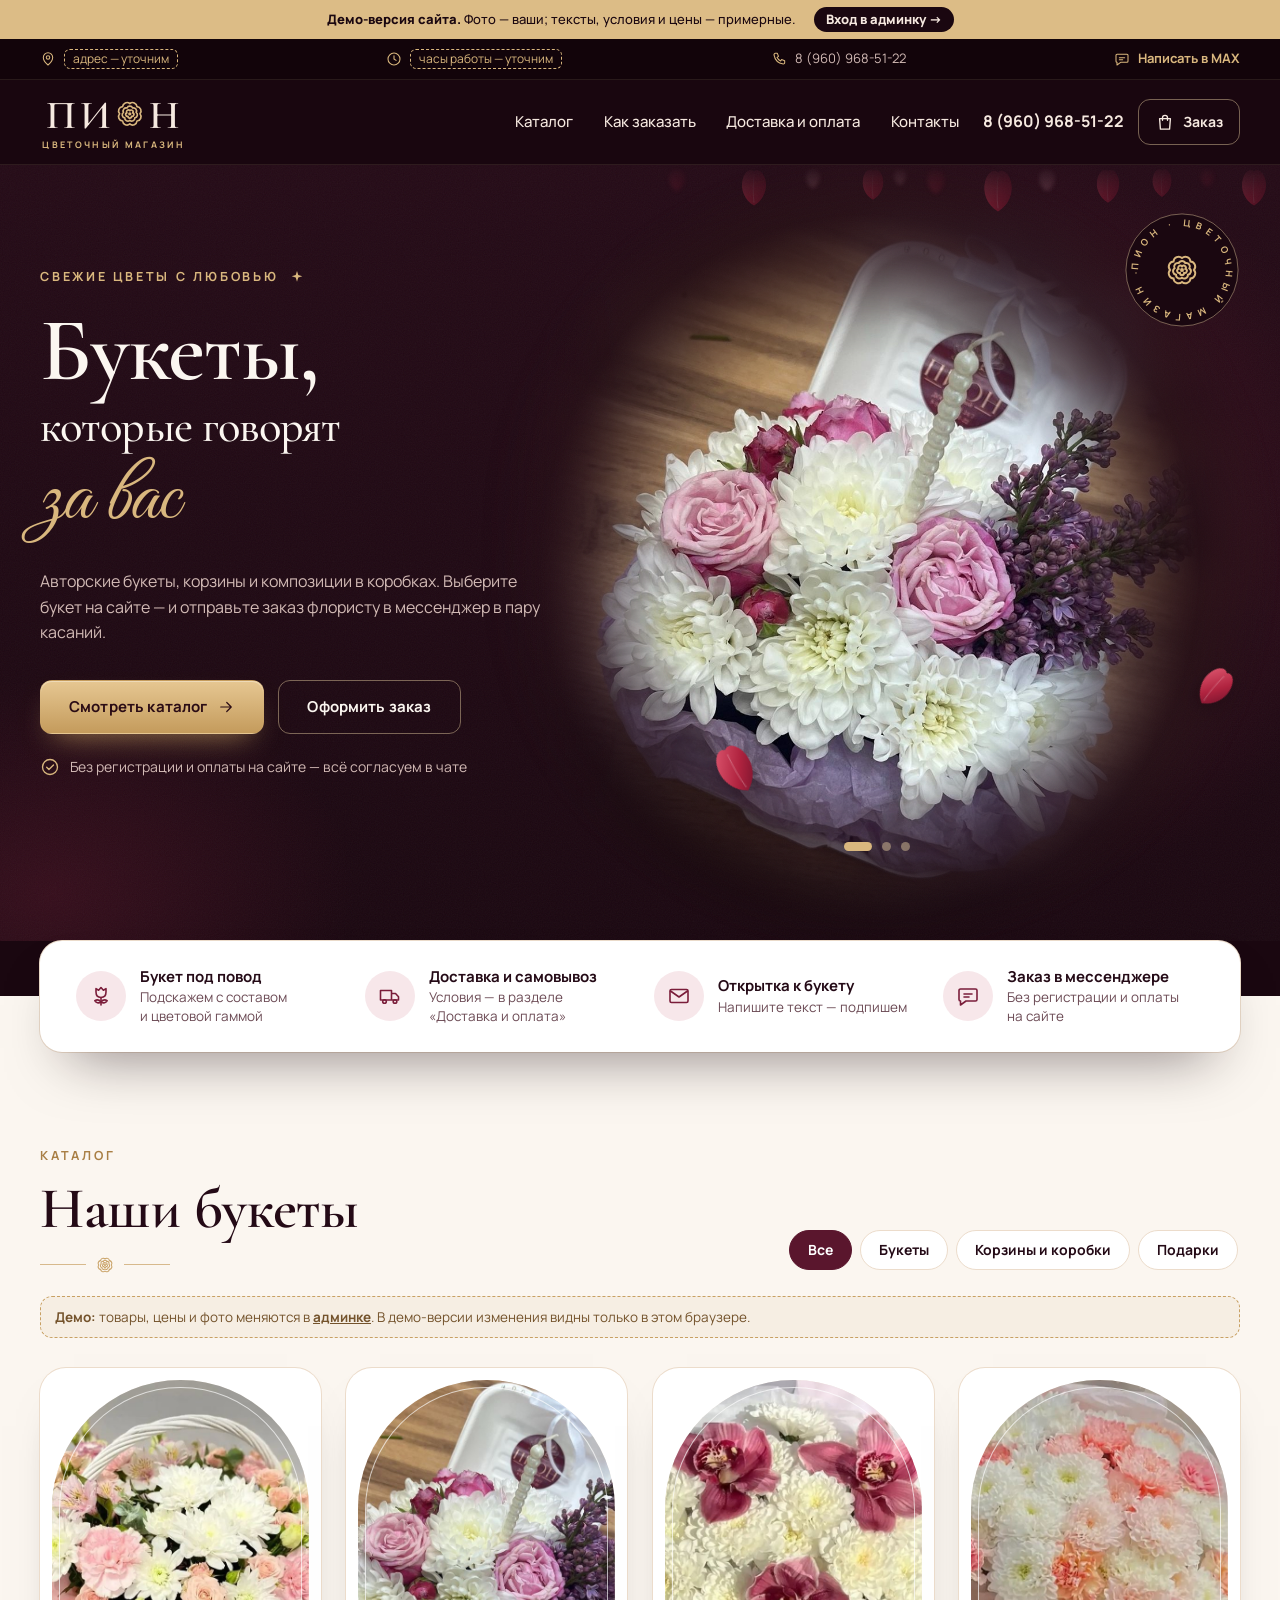
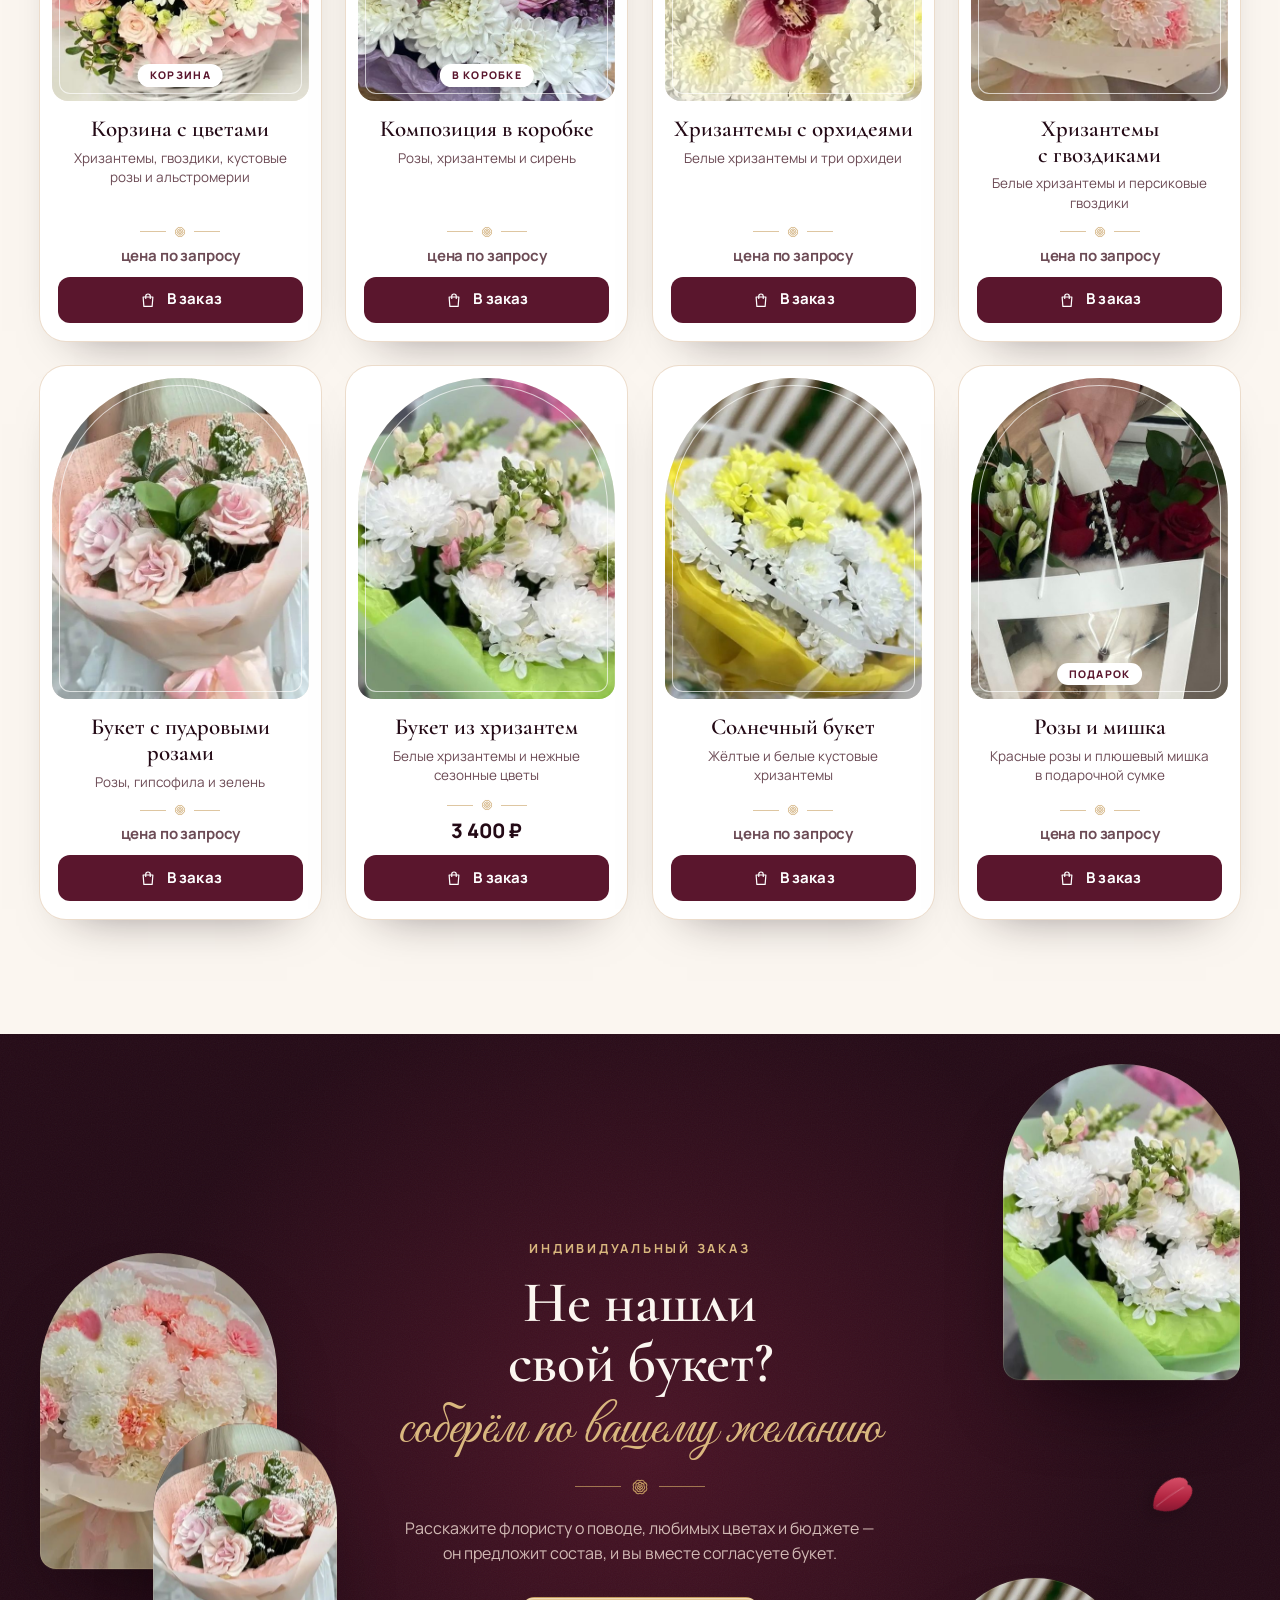
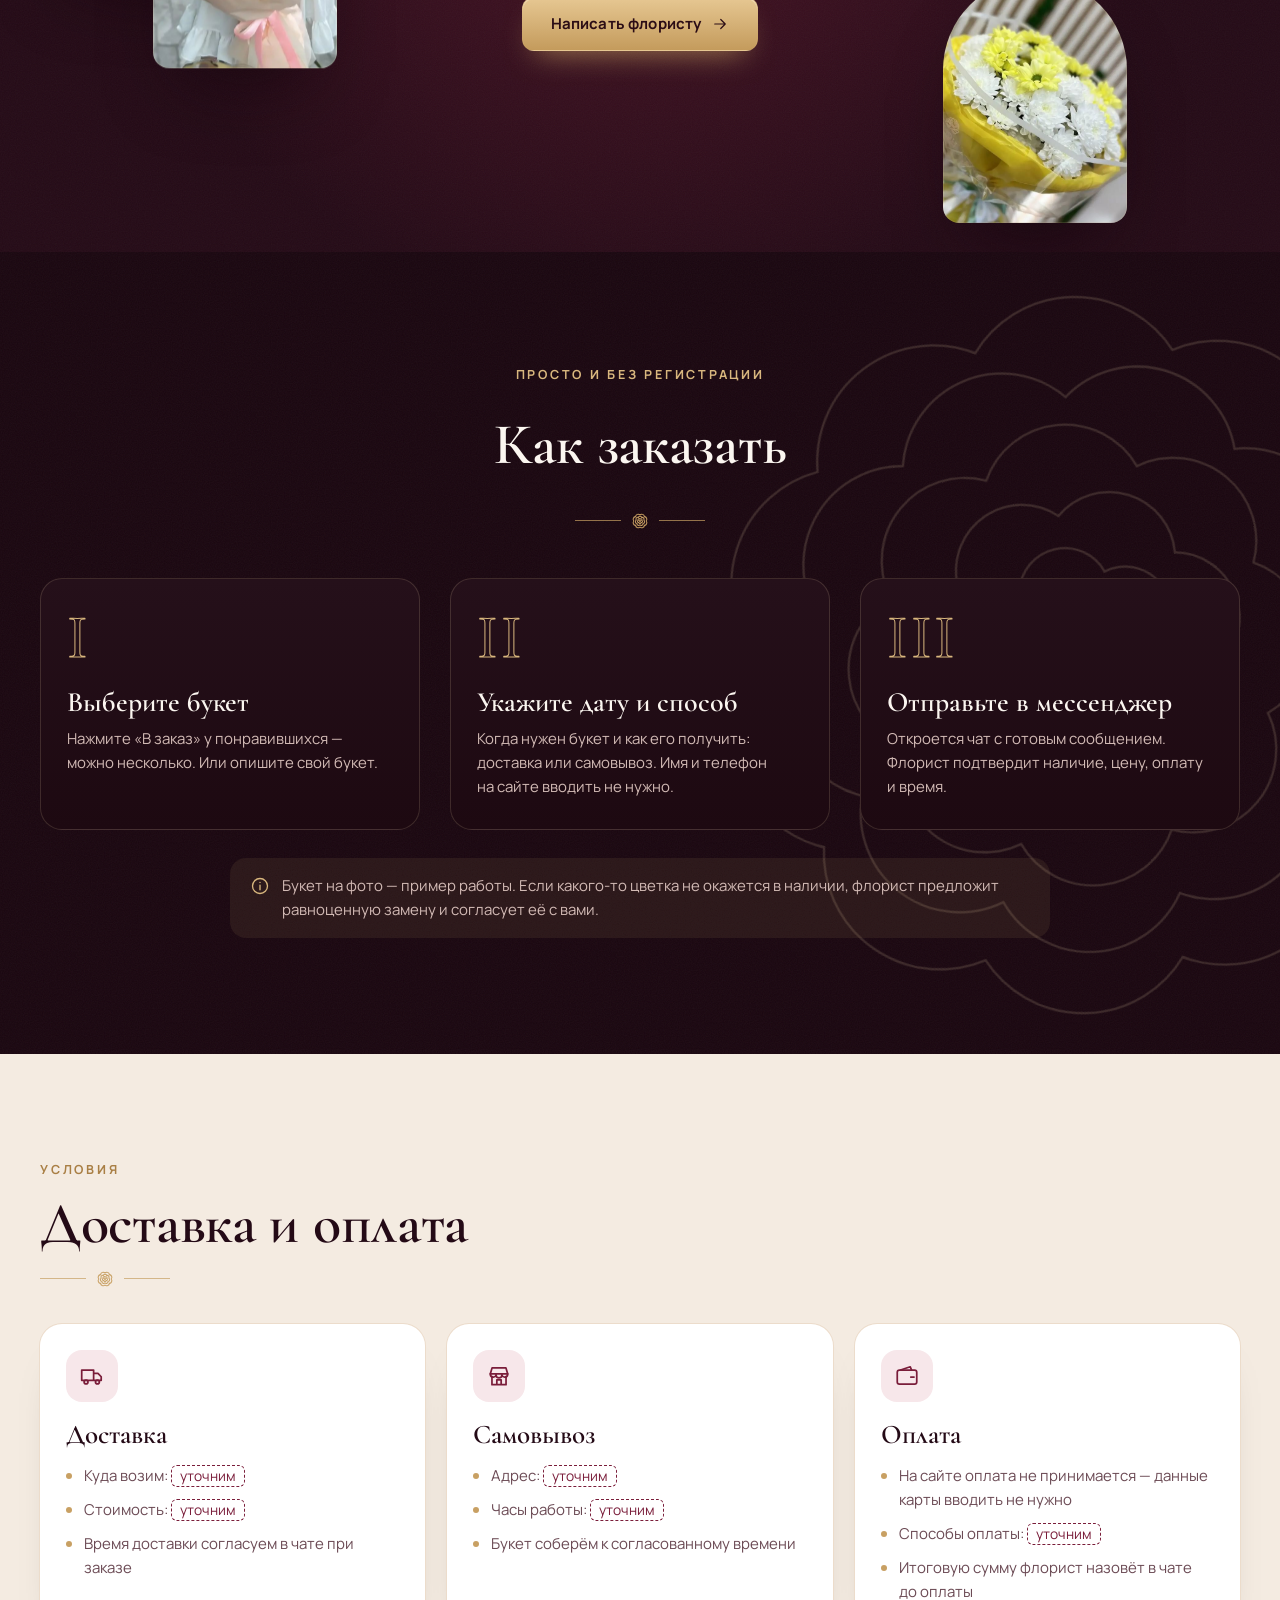
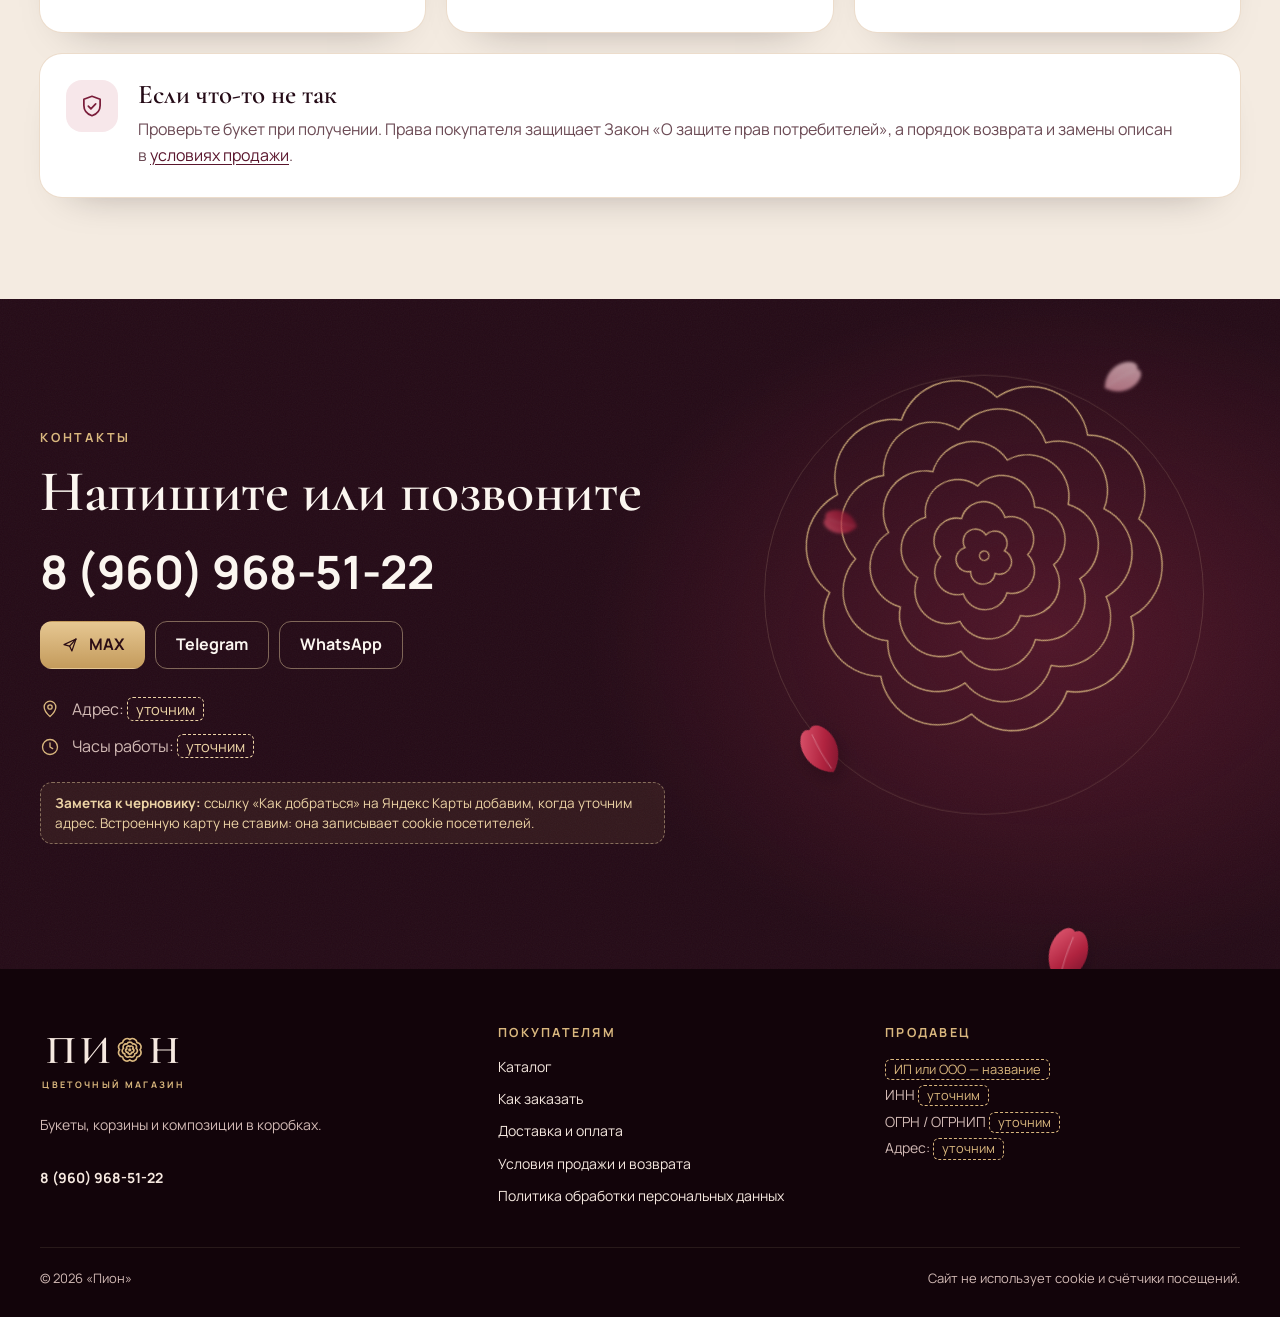
==== commit 00992896: "Демо-админка: товары, заказы с номерами, статусы; сайт только в бордо" ====
--- a/index.html
+++ b/index.html
@@ -77,13 +77,8 @@
 </svg>
 
 <div class="draft-bar" role="note">
-  <span><b>Черновик дизайна.</b> Фото — ваши; тексты, условия и&nbsp;цены — примерные, подставим ваши.</span>
-  <span class="themes" role="group" aria-label="Расцветка сайта">
-    <span class="themes__label">Расцветка:</span>
-    <a class="theme-btn" href="?theme=bordo" data-set-theme="bordo" aria-pressed="true"><i style="--a:#3b1022;--b:#d9b77e"></i>Бордо</a>
-    <a class="theme-btn" href="?theme=beige" data-set-theme="beige" aria-pressed="false"><i style="--a:#efe4d6;--b:#6e1e34"></i>Беж</a>
-    <a class="theme-btn" href="?theme=sage" data-set-theme="sage" aria-pressed="false"><i style="--a:#1d2c24;--b:#dcc293"></i>Шалфей</a>
-  </span>
+  <span><b>Демо-версия сайта.</b> Фото — ваши; тексты, условия и&nbsp;цены — примерные.</span>
+  <a class="draft-bar__link" href="admin.html">Вход в&nbsp;админку →</a>
 </div>
 
 <div class="topbar">
@@ -224,7 +219,7 @@
         <button class="chip" type="button" data-filter="gift" aria-pressed="false">Подарки</button>
       </div>
     </div>
-    <p class="draft-note"><b>Заметка к&nbsp;черновику:</b> фото&nbsp;— ваши работы, названия и&nbsp;составы написали по&nbsp;фото. Цены подставим ваши&nbsp;— сейчас стоит только цена с&nbsp;вашего фото (3&nbsp;400&nbsp;₽).</p>
+    <p class="draft-note"><b>Демо:</b> товары, цены и&nbsp;фото меняются в&nbsp;<a href="admin.html">админке</a>. В&nbsp;демо-версии изменения видны только в&nbsp;этом браузере.</p>
 
     <div class="grid">
       <article class="card reveal" data-id="basket" data-cat="box" data-name="Корзина с цветами" data-price="">
@@ -450,7 +445,7 @@
   </div>
   <div class="container footer__bottom">
     <span>© 2026 «Пион»</span>
-    <span>Сайт не&nbsp;использует cookie и&nbsp;счётчики посещений. Текст заказа уходит только в&nbsp;выбранный вами мессенджер.</span>
+    <span>Сайт не&nbsp;использует cookie и&nbsp;счётчики посещений.</span>
   </div>
 </footer>
 
@@ -484,7 +479,7 @@
           <label class="seg"><input type="radio" name="way" value="самовывоз"><span>Самовывоз</span></label>
         </div>
       </fieldset>
-      <p class="order__privacy"><svg class="ico" aria-hidden="true"><use href="#i-lock"/></svg><span>Имя, телефон и&nbsp;адрес на&nbsp;сайте не&nbsp;нужны&nbsp;— сообщите их флористу в&nbsp;чате. Сайт ничего не&nbsp;сохраняет.</span></p>
+      <p class="order__privacy"><svg class="ico" aria-hidden="true"><use href="#i-lock"/></svg><span>Имя, телефон и&nbsp;адрес на&nbsp;сайте не&nbsp;нужны&nbsp;— сообщите их флористу в&nbsp;чате.</span></p>
       <div class="order__preview">
         <div class="order__preview-head"><span>Сообщение флористу</span><button class="link-btn" type="button" data-copy>Скопировать</button></div>
         <pre data-text></pre>
@@ -501,6 +496,7 @@
       <p class="order__status" data-status role="status" aria-live="polite"></p>
       <a class="order__call" href="tel:+79609685122">или позвоните: <b>8 (960) 968-51-22</b></a>
       <p class="order__legal">Заказ принят, когда флорист подтвердит его в&nbsp;чате: наличие, итоговую цену, оплату и&nbsp;время.</p>
+      <p class="order__demo">Демо: заказ с&nbsp;номером сохраняется в&nbsp;этом браузере&nbsp;— <a href="admin.html">откройте админку</a>, чтобы его увидеть.</p>
     </footer>
   </aside>
 </div>
@@ -511,6 +507,7 @@
 
 <div class="toast" role="status" aria-live="polite" data-toast></div>
 
+<script src="store.js"></script>
 <script src="script.js"></script>
 </body>
 </html>
--- a/styles.css
+++ b/styles.css
@@ -218,6 +218,9 @@
   text-align: center;
 }
 .draft-bar b { font-weight: 800; }
+.draft-bar__link { padding: 3px 12px; border-radius: 999px; background: #1a0710; color: #f6e9e0; font-weight: 800; text-decoration: none; white-space: nowrap; }
+.draft-bar__link:hover { background: #3b1022; }
+.draft-note a { color: inherit; font-weight: 700; }
 .themes { display: inline-flex; flex-wrap: wrap; align-items: center; justify-content: center; gap: 6px; }
 .themes__label { font-weight: 700; }
 .theme-btn { display: inline-flex; align-items: center; gap: 6px; padding: 3px 10px 3px 4px; border: 1px solid rgba(26, 7, 16, .25); border-radius: 999px; color: inherit; text-decoration: none; font-weight: 700; }
@@ -544,6 +547,8 @@
 .card__orn svg { width: 12px; height: 12px; fill: none; stroke: currentColor; stroke-width: 4; }
 .price { font: 800 20px/1 var(--sans); letter-spacing: -.01em; color: var(--head); white-space: nowrap; }
 .price--todo { color: var(--ink-soft); font-weight: 700; opacity: .65; cursor: help; }
+.price--ask { font-size: 15px; font-weight: 700; color: var(--ink-soft); }
+.grid__empty { grid-column: 1 / -1; padding: 40px 0; text-align: center; color: var(--ink-soft); }
 .card__action { width: 100%; margin-top: 14px; }
 .card__action .btn { min-height: 46px; }
 .stepper { display: inline-flex; align-items: center; justify-content: space-between; height: 46px; overflow: hidden; border-radius: 12px; background: var(--action); color: var(--on-action); }
@@ -723,6 +728,8 @@
 .order__call { display: block; margin-top: 12px; font-size: 14px; color: var(--ink-soft); text-decoration: none; text-align: center; }
 .order__call b { color: var(--action); }
 .order__legal { margin-top: 8px; font-size: 12px; line-height: 1.45; color: var(--ink-soft); opacity: .85; text-align: center; }
+.order__demo { margin-top: 8px; padding: 6px 10px; border: 1px dashed var(--note-line); border-radius: 8px; background: var(--note-bg); color: var(--note-text); font-size: 12px; line-height: 1.45; text-align: center; }
+.order__demo a { color: inherit; font-weight: 800; }
 @media (max-width: 560px) {
   .order__panel { top: auto; left: 0; max-height: 94svh; width: 100%; border-radius: 22px 22px 0 0; transform: translateY(100%); }
   .order__head { padding: 14px 16px 14px 20px; }
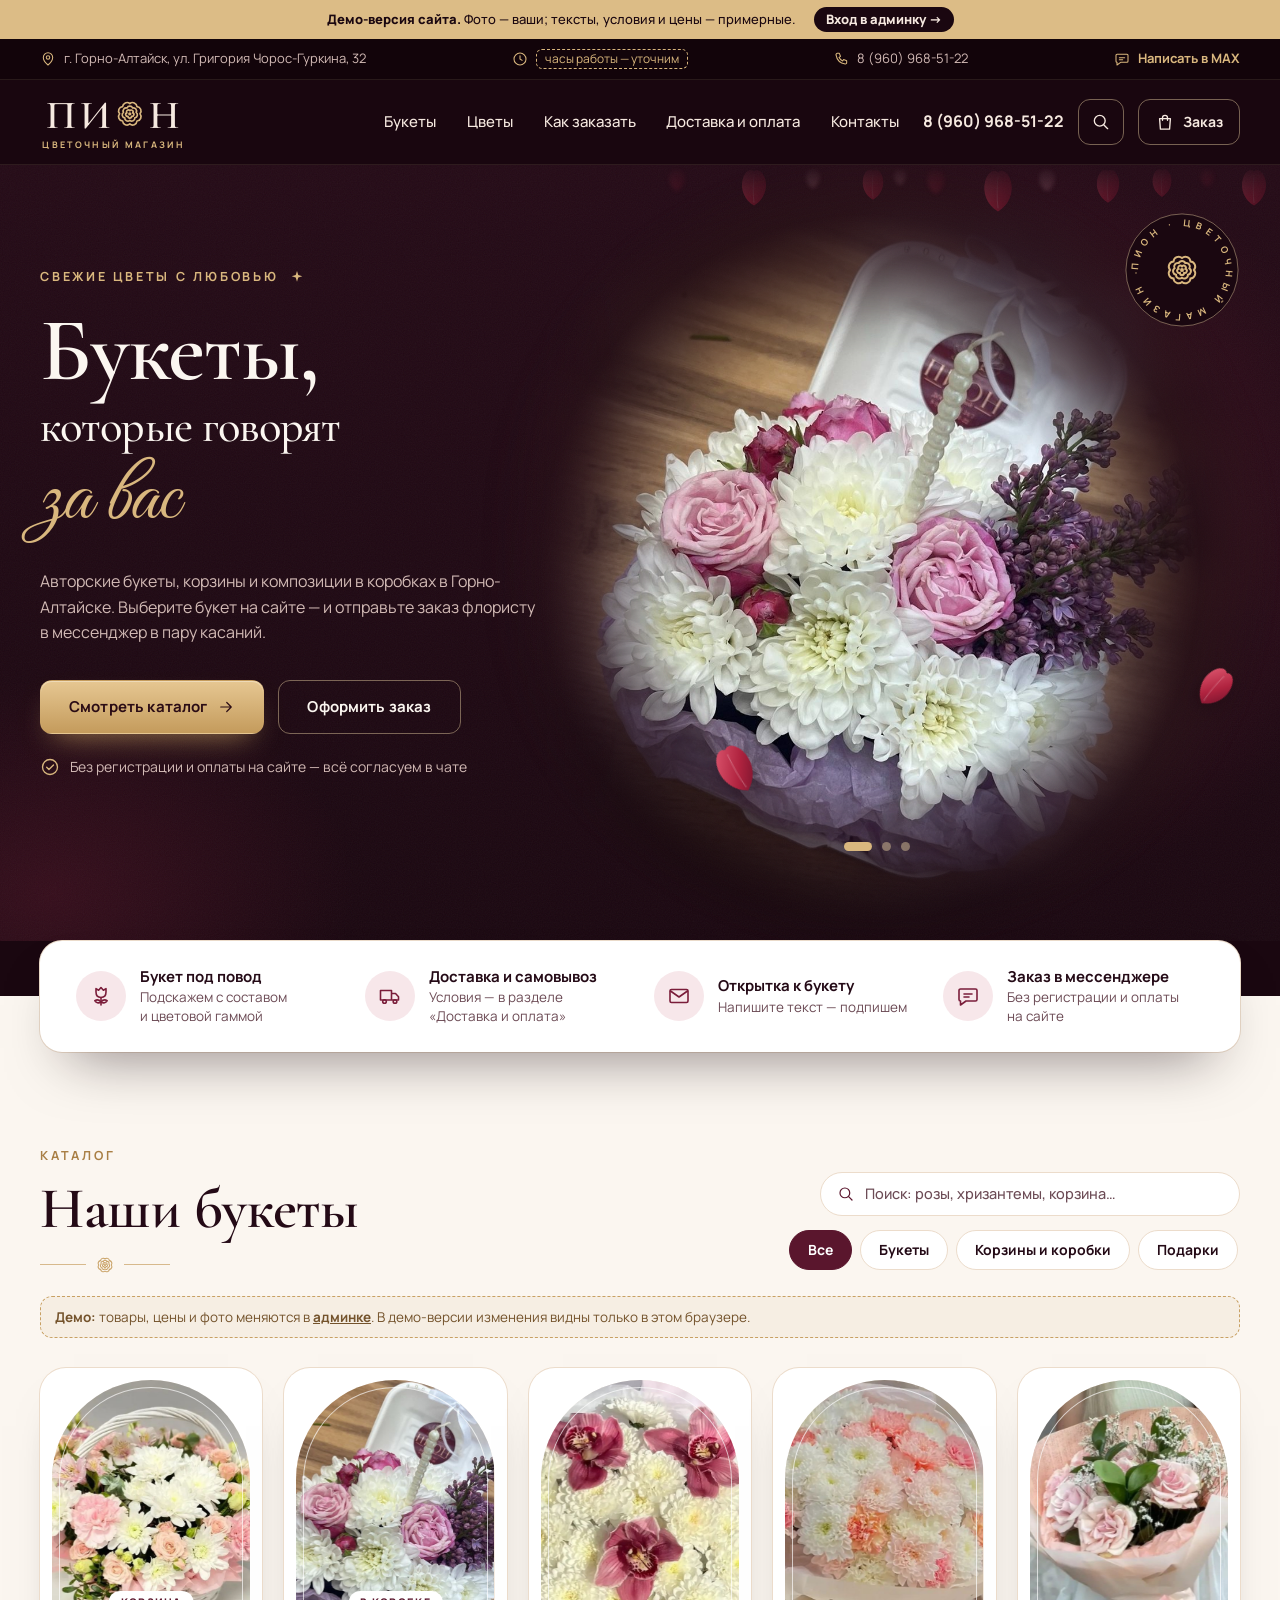
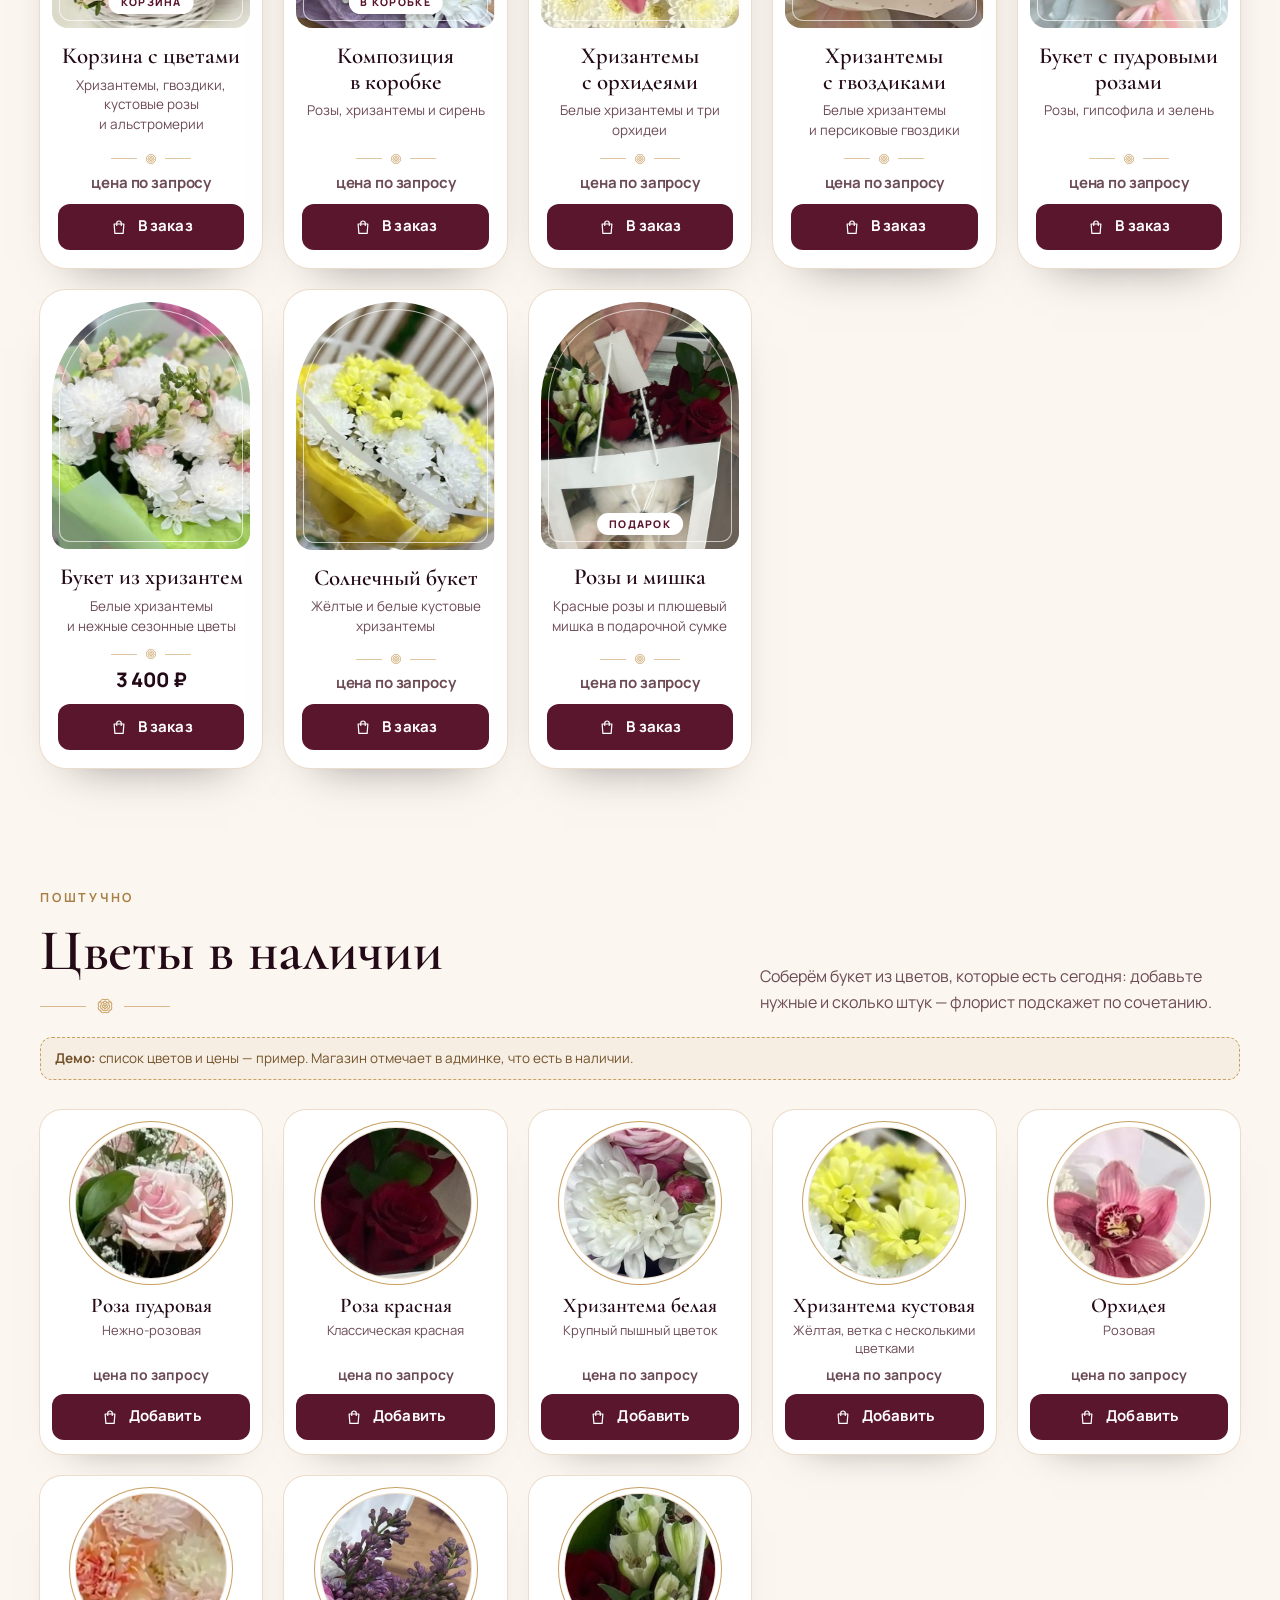
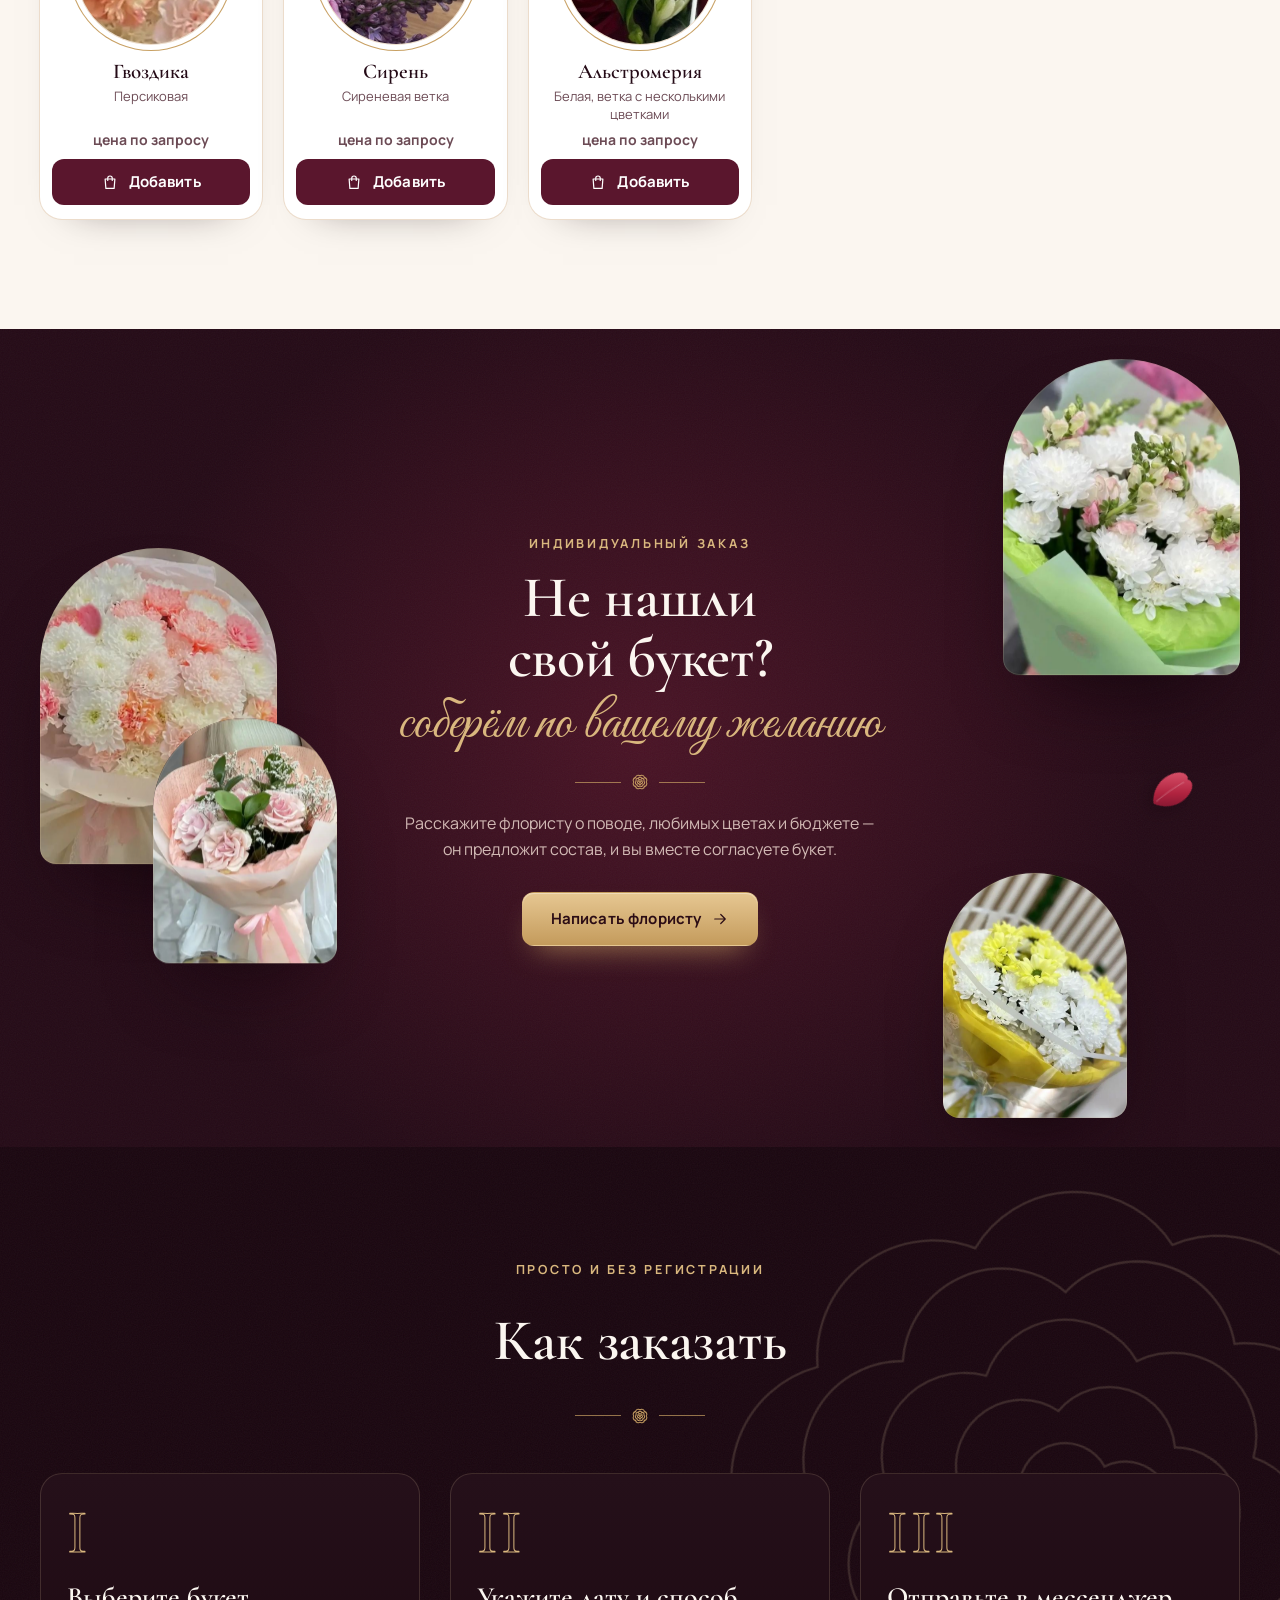
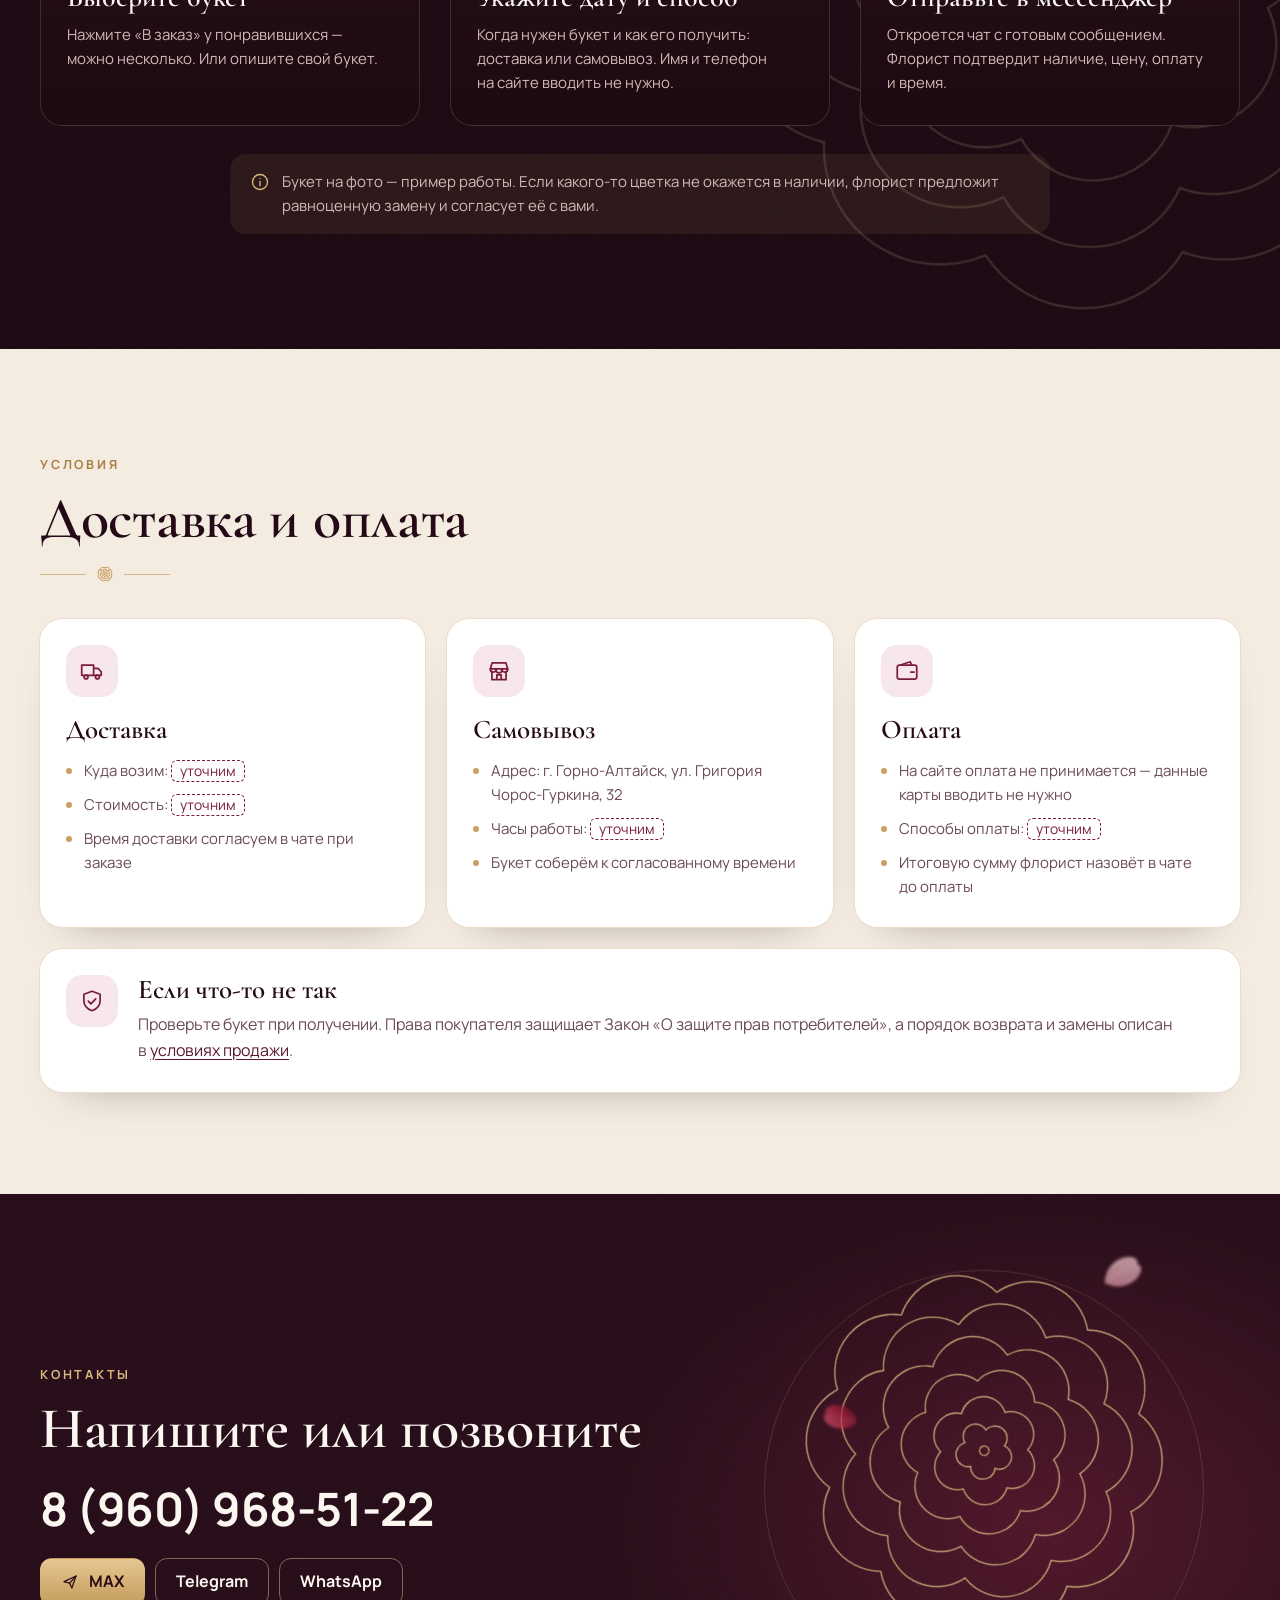
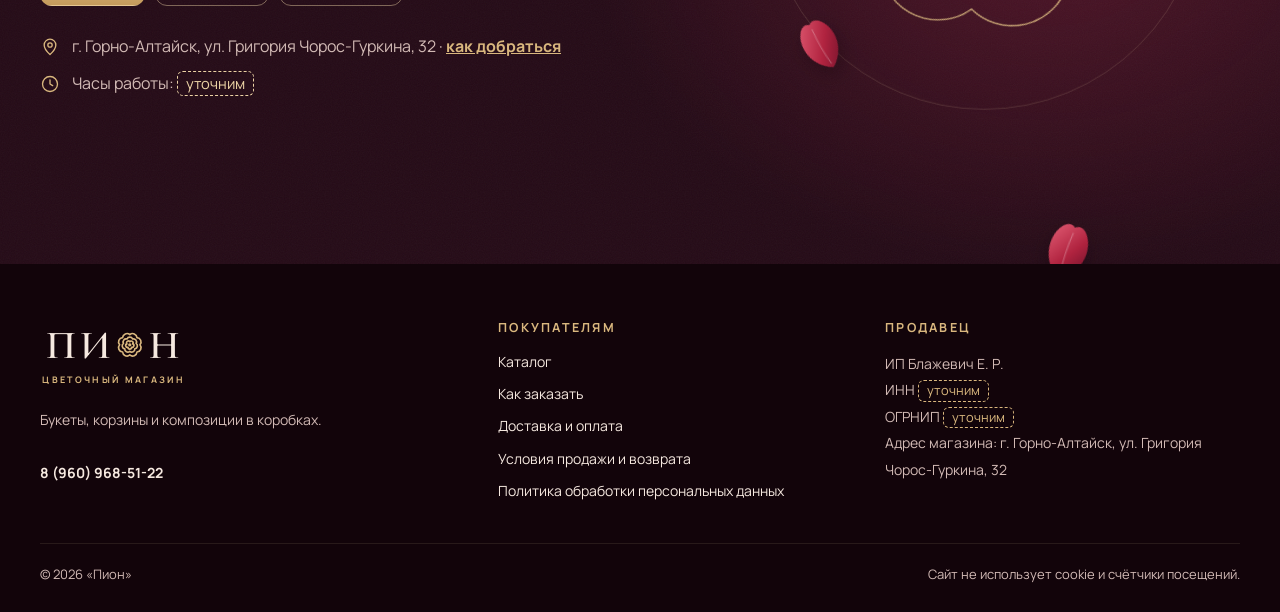
==== commit fa986237: "Цветы поштучно, поиск, по 10 на странице, график дней и часов, напоминания, данные магазина, 10 лого" ====
--- a/index.html
+++ b/index.html
@@ -73,6 +73,9 @@
     <symbol id="i-lock" viewBox="0 0 24 24"><rect x="5" y="10.5" width="14" height="10" rx="2"/><path d="M8 10.5V8a4 4 0 0 1 8 0v2.5"/></symbol>
     <symbol id="i-close" viewBox="0 0 24 24"><path d="M6 6l12 12M18 6L6 18"/></symbol>
     <symbol id="i-send" viewBox="0 0 24 24"><path d="M4 11.5L20 4l-5.5 16-3-6.5z"/><path d="M11.5 13.5L20 4"/></symbol>
+    <symbol id="i-search" viewBox="0 0 24 24"><circle cx="10.5" cy="10.5" r="6.5"/><path d="M15.5 15.5L20 20"/></symbol>
+    <symbol id="i-left" viewBox="0 0 24 24"><path d="M15 5l-7 7 7 7"/></symbol>
+    <symbol id="i-right" viewBox="0 0 24 24"><path d="M9 5l7 7-7 7"/></symbol>
   </defs>
 </svg>
 
@@ -83,7 +86,7 @@
 
 <div class="topbar">
   <div class="container topbar__in">
-    <span class="topbar__item"><svg class="ico" aria-hidden="true"><use href="#i-pin"/></svg><span class="todo">адрес — уточним</span></span>
+    <a class="topbar__item" href="https://yandex.ru/maps/?text=%D0%93%D0%BE%D1%80%D0%BD%D0%BE-%D0%90%D0%BB%D1%82%D0%B0%D0%B9%D1%81%D0%BA%2C%20%D1%83%D0%BB.%20%D0%93%D1%80%D0%B8%D0%B3%D0%BE%D1%80%D0%B8%D1%8F%20%D0%A7%D0%BE%D1%80%D0%BE%D1%81-%D0%93%D1%83%D1%80%D0%BA%D0%B8%D0%BD%D0%B0%2C%2032" target="_blank" rel="noopener"><svg class="ico" aria-hidden="true"><use href="#i-pin"/></svg>г. Горно-Алтайск, ул. Григория Чорос-Гуркина, 32</a>
     <span class="topbar__item"><svg class="ico" aria-hidden="true"><use href="#i-clock"/></svg><span class="todo">часы работы — уточним</span></span>
     <a class="topbar__item" href="tel:+79609685122"><svg class="ico" aria-hidden="true"><use href="#i-phone"/></svg>8 (960) 968-51-22</a>
     <a class="topbar__item topbar__max" href="#" data-channel="max" data-quick target="_blank" rel="noopener"><svg class="ico" aria-hidden="true"><use href="#i-chat"/></svg>Написать в&nbsp;MAX</a>
@@ -97,13 +100,15 @@
       <span class="logo__tag" aria-hidden="true">цветочный магазин</span>
     </a>
     <nav class="nav" id="nav" aria-label="Разделы сайта">
-      <a href="#catalog">Каталог</a>
+      <a href="#catalog">Букеты</a>
+      <a href="#flowers">Цветы</a>
       <a href="#how">Как заказать</a>
       <a href="#delivery">Доставка и&nbsp;оплата</a>
       <a href="#contacts">Контакты</a>
     </nav>
     <div class="header__actions">
       <a class="header__phone" href="tel:+79609685122">8 (960) 968-51-22</a>
+      <button class="order-btn order-btn--icon" type="button" data-open-search aria-label="Поиск цветов и букетов"><svg class="ico" aria-hidden="true"><use href="#i-search"/></svg></button>
       <button class="order-btn" type="button" data-open-order>
         <svg class="ico" aria-hidden="true"><use href="#i-bag"/></svg>
         <span class="order-btn__label">Заказ</span>
@@ -183,7 +188,7 @@
   </div>
 
     <div class="hero__body" data-depth="0.08" data-fade>
-      <p class="hero__lead">Авторские букеты, корзины и&nbsp;композиции в&nbsp;коробках. Выберите букет на&nbsp;сайте&nbsp;— и&nbsp;отправьте заказ флористу в&nbsp;мессенджер в&nbsp;пару касаний.</p>
+      <p class="hero__lead">Авторские букеты, корзины и&nbsp;композиции в&nbsp;коробках в&nbsp;Горно-Алтайске. Выберите букет на&nbsp;сайте&nbsp;— и&nbsp;отправьте заказ флористу в&nbsp;мессенджер в&nbsp;пару касаний.</p>
       <div class="hero__actions">
         <a class="btn btn--cta" href="#catalog">Смотреть каталог <svg class="ico ico--move" aria-hidden="true"><use href="#i-arrow"/></svg></a>
         <button class="btn btn--ghost" type="button" data-open-order>Оформить заказ</button>
@@ -212,12 +217,15 @@
         <h2 class="h2" id="catalog-title">Наши букеты</h2>
         <span class="orn" aria-hidden="true"><i></i><svg><use href="#logo-o"/></svg><i></i></span>
       </div>
+      <div class="catalog__tools">
+      <button class="search-trigger" type="button" data-open-search><svg class="ico" aria-hidden="true"><use href="#i-search"/></svg><span>Поиск: розы, хризантемы, корзина…</span></button>
       <div class="chips" role="group" aria-label="Показать в каталоге">
         <button class="chip" type="button" data-filter="all" aria-pressed="true">Все</button>
         <button class="chip" type="button" data-filter="bouquet" aria-pressed="false">Букеты</button>
         <button class="chip" type="button" data-filter="box" aria-pressed="false">Корзины и&nbsp;коробки</button>
         <button class="chip" type="button" data-filter="gift" aria-pressed="false">Подарки</button>
       </div>
+      </div>
     </div>
     <p class="draft-note"><b>Демо:</b> товары, цены и&nbsp;фото меняются в&nbsp;<a href="admin.html">админке</a>. В&nbsp;демо-версии изменения видны только в&nbsp;этом браузере.</p>
 
@@ -310,6 +318,23 @@
         </div>
       </article>
     </div>
+    <nav class="pager" data-pager="bouquets" aria-label="Страницы каталога букетов" hidden></nav>
+  </div>
+</section>
+
+<section class="flowers" id="flowers" aria-labelledby="flowers-title">
+  <div class="container">
+    <div class="section-head">
+      <div>
+        <p class="kicker kicker--light">Поштучно</p>
+        <h2 class="h2" id="flowers-title">Цветы в&nbsp;наличии</h2>
+        <span class="orn" aria-hidden="true"><i></i><svg><use href="#logo-o"/></svg><i></i></span>
+      </div>
+      <p class="flowers__lead">Соберём букет из&nbsp;цветов, которые есть сегодня: добавьте нужные и&nbsp;сколько штук&nbsp;— флорист подскажет по&nbsp;сочетанию.</p>
+    </div>
+    <p class="draft-note"><b>Демо:</b> список цветов и&nbsp;цены&nbsp;— пример. Магазин отмечает в&nbsp;админке, что есть в&nbsp;наличии.</p>
+    <div class="fgrid" data-flowers></div>
+    <nav class="pager" data-pager="flowers" aria-label="Страницы списка цветов" hidden></nav>
   </div>
 </section>
 
@@ -370,7 +395,7 @@
       <article class="dcard reveal" style="--d:.08s">
         <span class="dcard__icon"><svg class="ico" aria-hidden="true"><use href="#i-store"/></svg></span>
         <h3>Самовывоз</h3>
-        <ul><li>Адрес: <span class="todo">уточним</span></li><li>Часы работы: <span class="todo">уточним</span></li><li>Букет соберём к&nbsp;согласованному времени</li></ul>
+        <ul><li>Адрес: г.&nbsp;Горно-Алтайск, ул.&nbsp;Григория Чорос-Гуркина,&nbsp;32</li><li>Часы работы: <span class="todo">уточним</span></li><li>Букет соберём к&nbsp;согласованному времени</li></ul>
       </article>
       <article class="dcard reveal" style="--d:.16s">
         <span class="dcard__icon"><svg class="ico" aria-hidden="true"><use href="#i-wallet"/></svg></span>
@@ -400,10 +425,9 @@
         <a class="msg-btn" href="#" data-channel="whatsapp" data-quick target="_blank" rel="noopener">WhatsApp</a>
       </div>
       <ul class="contacts__list">
-        <li><svg class="ico" aria-hidden="true"><use href="#i-pin"/></svg><span>Адрес: <span class="todo">уточним</span></span></li>
+        <li><svg class="ico" aria-hidden="true"><use href="#i-pin"/></svg><span>г.&nbsp;Горно-Алтайск, ул.&nbsp;Григория Чорос-Гуркина,&nbsp;32 · <a class="contacts__map" href="https://yandex.ru/maps/?text=%D0%93%D0%BE%D1%80%D0%BD%D0%BE-%D0%90%D0%BB%D1%82%D0%B0%D0%B9%D1%81%D0%BA%2C%20%D1%83%D0%BB.%20%D0%93%D1%80%D0%B8%D0%B3%D0%BE%D1%80%D0%B8%D1%8F%20%D0%A7%D0%BE%D1%80%D0%BE%D1%81-%D0%93%D1%83%D1%80%D0%BA%D0%B8%D0%BD%D0%B0%2C%2032" target="_blank" rel="noopener">как добраться</a></span></li>
         <li><svg class="ico" aria-hidden="true"><use href="#i-clock"/></svg><span>Часы работы: <span class="todo">уточним</span></span></li>
       </ul>
-      <p class="draft-note draft-note--deep"><b>Заметка к&nbsp;черновику:</b> ссылку «Как добраться» на&nbsp;Яндекс Карты добавим, когда уточним адрес. Встроенную карту не&nbsp;ставим: она записывает cookie посетителей.</p>
     </div>
     <div class="contacts__visual" aria-hidden="true">
       <div class="contacts__ring" data-depth="0.05"></div>
@@ -440,7 +464,7 @@
     </div>
     <div>
       <h3 class="footer__title">Продавец</h3>
-      <p class="footer__req"><span class="todo">ИП или&nbsp;ООО — название</span><br>ИНН <span class="todo">уточним</span><br>ОГРН / ОГРНИП <span class="todo">уточним</span><br>Адрес: <span class="todo">уточним</span></p>
+      <p class="footer__req">ИП Блажевич&nbsp;Е.&nbsp;Р.<br>ИНН <span class="todo">уточним</span><br>ОГРНИП <span class="todo">уточним</span><br>Адрес магазина: г.&nbsp;Горно-Алтайск, ул.&nbsp;Григория Чорос-Гуркина,&nbsp;32</p>
     </div>
   </div>
   <div class="container footer__bottom">
@@ -467,10 +491,9 @@
       </div>
       <div class="field">
         <span class="field__label" id="when-label">Когда нужен букет</span>
-        <div class="field__row" role="group" aria-labelledby="when-label">
-          <input class="input" type="date" data-date aria-label="Дата">
-          <input class="input" type="time" data-time aria-label="Время" step="900">
-        </div>
+        <div class="days" data-days role="group" aria-labelledby="when-label"></div>
+        <div class="slots" data-slots role="group" aria-label="Время"></div>
+        <p class="when-hint" data-when-hint></p>
       </div>
       <fieldset class="field">
         <legend class="field__label">Как получить</legend>
@@ -501,6 +524,18 @@
   </aside>
 </div>
 
+<div class="search" data-search hidden>
+  <div class="search__backdrop" data-close-search></div>
+  <div class="search__panel" role="dialog" aria-modal="true" aria-label="Поиск цветов и букетов">
+    <div class="search__bar">
+      <svg class="ico" aria-hidden="true"><use href="#i-search"/></svg>
+      <input class="search__input" type="search" data-search-input placeholder="Например: розы, хризантемы, корзина" aria-label="Что ищем" autocomplete="off">
+      <button class="icon-btn" type="button" data-close-search aria-label="Закрыть поиск"><svg class="ico" aria-hidden="true"><use href="#i-close"/></svg></button>
+    </div>
+    <div class="search__results" data-search-results aria-live="polite"></div>
+  </div>
+</div>
+
 <div class="obar" data-obar>
   <button type="button" data-open-order><span data-obar-text>В заказе 1 букет</span><span class="obar__go">Оформить <svg class="ico" aria-hidden="true"><use href="#i-arrow"/></svg></span></button>
 </div>
--- a/styles.css
+++ b/styles.css
@@ -333,7 +333,7 @@
 .header.is-open .burger span:nth-child(3) { transform: translateY(-6.6px) rotate(-45deg); }
 
 @media (max-width: 1140px) { .header__phone { display: none; } }
-@media (max-width: 899px) {
+@media (max-width: 999px) {
   .topbar { display: none; }
   :root { --header-h: 70px; }
   .header.is-scrolled .header__in { min-height: 62px; }
@@ -461,6 +461,11 @@
 /* Телефон и планшет: заголовок → фото → текст и кнопки, как в мобильном макете */
 @media (max-width: 1000px) {
   .hero__grid { display: flex; flex-direction: column; min-height: 0; padding: 30px 0 76px; }
+}
+@media (max-width: 700px) {
+  .hero__grid { padding-bottom: 30px; }
+}
+@media (max-width: 1000px) {
   .hero__head, .hero__body { max-width: 640px; }
   .hero__media {
     position: relative;
@@ -505,7 +510,32 @@
 .benefit b { display: block; font: 700 15px/1.3 var(--sans); color: var(--head); }
 .benefit div span { display: block; margin-top: 2px; font-size: 13.5px; line-height: 1.4; color: var(--ink-soft); }
 @media (max-width: 1100px) { .benefits__card { grid-template-columns: repeat(2, minmax(0, 1fr)); } }
-@media (max-width: 560px) { .benefits__card { grid-template-columns: minmax(0, 1fr); gap: 16px; padding: 20px; } }
+/* Телефон: вместо большой белой карточки — лента из компактных плашек на тёмном фоне, листается пальцем */
+@media (max-width: 700px) {
+  .benefits { padding: 2px 0 26px; background: var(--bg-deep); }
+  .benefits .container { width: 100%; }
+  .benefits__card {
+    display: flex;
+    gap: 10px;
+    overflow-x: auto;
+    padding: 2px var(--gutter) 6px;
+    border-radius: 0;
+    background: none;
+    box-shadow: none;
+    scroll-snap-type: x mandatory;
+    scroll-padding-inline: var(--gutter);
+    scrollbar-width: none;
+    -webkit-mask-image: linear-gradient(90deg, transparent 0, #000 var(--gutter), #000 calc(100% - var(--gutter)), transparent 100%);
+    mask-image: linear-gradient(90deg, transparent 0, #000 var(--gutter), #000 calc(100% - var(--gutter)), transparent 100%);
+  }
+  .benefits__card::-webkit-scrollbar { display: none; }
+  .benefit { flex: 0 0 auto; width: min(66vw, 250px); align-items: flex-start; gap: 12px; padding: 14px; border: 1px solid var(--line-deep); border-radius: 18px; background: rgba(255, 255, 255, .04); scroll-snap-align: start; }
+  .benefit__icon { width: 40px; height: 40px; background: var(--note-bg); color: var(--accent-on-deep); box-shadow: inset 0 0 0 1px var(--line-deep); }
+  .benefit__icon .ico { width: 20px; height: 20px; }
+  .benefit b { color: var(--on-deep-head); font-size: 14.5px; }
+  .benefit div span { color: var(--on-deep-soft); font-size: 13px; }
+  .js .benefit.reveal { opacity: 1; transform: none; }
+}
 
 /* ---------- каталог и карточки ---------- */
 .catalog { background: var(--bg-light); color: var(--ink); padding: clamp(56px, 7vw, 96px) 0 clamp(72px, 9vw, 120px); }
@@ -517,10 +547,15 @@
 .chip[aria-pressed='true'] { border-color: var(--action); background: var(--action); color: var(--on-action); }
 @media (max-width: 700px) { .chips { width: calc(100% + 2 * var(--gutter)); margin: 0 calc(-1 * var(--gutter)); padding: 4px var(--gutter); } }
 
-.grid { display: grid; grid-template-columns: repeat(4, minmax(0, 1fr)); gap: clamp(14px, 2vw, 26px); margin-top: 30px; }
-@media (max-width: 1100px) { .grid { grid-template-columns: repeat(3, minmax(0, 1fr)); } }
-@media (max-width: 820px) { .grid { grid-template-columns: repeat(2, minmax(0, 1fr)); } }
+/* 10 товаров на странице: 5 в ряд на компьютере, 2 в ряд на телефоне */
+.grid { display: grid; grid-template-columns: repeat(5, minmax(0, 1fr)); gap: clamp(12px, 1.8vw, 22px); margin-top: 30px; }
+@media (max-width: 999px) { .grid { grid-template-columns: repeat(3, minmax(0, 1fr)); } }
+@media (max-width: 640px) { .grid { grid-template-columns: repeat(2, minmax(0, 1fr)); } }
 @media (max-width: 350px) { .grid { grid-template-columns: minmax(0, 1fr); } }
+@media (min-width: 1000px) {
+  .card__title { font-size: 21px; }
+  .card__desc { font-size: 13px; }
+}
 .card {
   display: flex;
   flex-direction: column;
@@ -767,6 +802,97 @@
 .toast.is-on { opacity: 1; transform: translate(-50%, 0); }
 @media (max-width: 767px) { body.has-order .toast { bottom: calc(84px + env(safe-area-inset-bottom)); } }
 
+/* ---------- поиск, страницы каталога, цветы поштучно ---------- */
+.order-btn--icon { width: 46px; padding: 0; justify-content: center; }
+.catalog__tools { display: grid; justify-items: end; gap: 10px; min-width: 0; }
+.search-trigger { display: inline-flex; align-items: center; gap: 10px; width: min(100%, 420px); height: 44px; padding: 0 16px; border: 1px solid var(--line); border-radius: 999px; background: var(--surface); color: var(--ink-soft); font: 500 14.5px var(--sans); text-align: left; cursor: pointer; transition: border-color .2s, box-shadow .2s; }
+.search-trigger:hover { border-color: var(--gold-2); box-shadow: 0 8px 20px -14px rgba(var(--shade), .5); }
+.search-trigger .ico { width: 18px; height: 18px; color: var(--action); }
+.search-trigger span { overflow: hidden; text-overflow: ellipsis; white-space: nowrap; }
+@media (max-width: 700px) {
+  .catalog__tools { justify-items: stretch; width: 100%; }
+  .search-trigger { width: 100%; }
+}
+
+.pager { display: flex; align-items: center; justify-content: center; gap: 8px; margin-top: 28px; }
+.pager__dot { position: relative; width: 10px; height: 10px; padding: 0; border: 0; border-radius: 5px; background: var(--line); cursor: pointer; transition: width .3s var(--ease), background-color .3s; }
+.pager__dot::before { content: ''; position: absolute; inset: -12px -5px; }
+.pager__dot.is-active { width: 30px; background: var(--gold-2); }
+.pager__arrow { display: grid; place-items: center; width: 40px; height: 40px; border: 1px solid var(--line); border-radius: 50%; background: var(--surface); color: var(--action); cursor: pointer; }
+.pager__arrow .ico { width: 18px; height: 18px; }
+.pager__arrow:disabled { opacity: .35; cursor: default; }
+
+.flowers { background: var(--bg-light); color: var(--ink); padding: 0 0 clamp(72px, 9vw, 110px); }
+.flowers .h2 { color: var(--head); }
+.flowers__lead { max-width: 30em; color: var(--ink-soft); }
+.fgrid { display: grid; grid-template-columns: repeat(5, minmax(0, 1fr)); gap: clamp(12px, 1.8vw, 22px); margin-top: 30px; }
+@media (max-width: 999px) { .fgrid { grid-template-columns: repeat(4, minmax(0, 1fr)); } }
+@media (max-width: 760px) { .fgrid { grid-template-columns: repeat(2, minmax(0, 1fr)); } }
+.fcard { display: flex; flex-direction: column; align-items: center; min-width: 0; padding: 18px 12px 14px; border-radius: 22px; background: var(--surface); box-shadow: 0 0 0 1px var(--line), 0 20px 40px -34px rgba(var(--shade), .55); text-align: center; }
+.fcard__photo { width: min(150px, 78%); aspect-ratio: 1; overflow: hidden; border-radius: 50%; box-shadow: 0 0 0 1px var(--line), 0 0 0 6px var(--surface), 0 0 0 7px var(--gold-2); }
+.fcard__photo img { width: 100%; height: 100%; object-fit: cover; transition: transform .8s var(--ease); }
+.fcard:hover .fcard__photo img { transform: scale(1.07); }
+.fcard__name { margin-top: 16px; font: 600 21px/1.12 var(--serif); color: var(--head); }
+.fcard__desc { flex: 1; margin-top: 4px; font-size: 13px; line-height: 1.4; color: var(--ink-soft); }
+.fcard__price { margin-top: 10px; font: 800 17px/1 var(--sans); color: var(--head); }
+.fcard__price small { font-size: 12px; font-weight: 700; color: var(--ink-soft); }
+.fcard__price--ask { font-size: 14px; font-weight: 700; color: var(--ink-soft); }
+.fcard .card__action { width: 100%; margin-top: 12px; }
+
+.search { position: fixed; inset: 0; z-index: 110; display: grid; justify-items: center; align-items: start; padding: 72px 16px 16px; }
+.search__backdrop { position: absolute; inset: 0; background: rgba(var(--shade), .62); -webkit-backdrop-filter: blur(3px); backdrop-filter: blur(3px); }
+.search__panel { position: relative; display: flex; flex-direction: column; width: min(640px, 100%); max-height: calc(100svh - 96px); overflow: hidden; border-radius: 22px; background: var(--bg-light); box-shadow: 0 40px 80px -30px rgba(0, 0, 0, .7); }
+.search__bar { display: flex; align-items: center; gap: 10px; padding: 10px 10px 10px 18px; border-bottom: 1px solid var(--line); }
+.search__bar > .ico { width: 20px; height: 20px; color: var(--action); }
+.search__input { flex: 1; min-width: 0; height: 48px; border: 0; background: transparent; color: var(--ink); font: 600 17px var(--sans); outline: none; }
+.search__input::-webkit-search-cancel-button { display: none; }
+.search__results { overflow-y: auto; padding: 14px 18px 20px; overscroll-behavior: contain; }
+.search__hint { color: var(--ink-soft); font-size: 14.5px; }
+.search__none { display: grid; justify-items: start; gap: 8px; color: var(--ink-soft); }
+.search__none p:first-child { color: var(--head); font-weight: 700; }
+.search__group + .search__group { margin-top: 18px; }
+.search__group h3 { font: 800 12px/1.3 var(--sans); letter-spacing: .1em; text-transform: uppercase; color: var(--head); }
+.search__group h3 span { color: var(--ink-soft); }
+.search__group ul { display: grid; gap: 8px; margin: 10px 0 0; padding: 0; list-style: none; }
+.sres { display: grid; grid-template-columns: 56px minmax(0, 1fr) auto; align-items: center; gap: 12px; padding: 8px; border-radius: 14px; background: var(--surface); box-shadow: 0 0 0 1px var(--line); }
+.sres__img { width: 56px; height: 56px; border-radius: 28px 28px 8px 8px; object-fit: cover; }
+.sres__img--round { border-radius: 50%; }
+.sres__info { min-width: 0; }
+.sres__info b { display: block; font: 600 18px/1.15 var(--serif); color: var(--head); }
+.sres__info span { display: block; overflow: hidden; color: var(--ink-soft); font-size: 12.5px; text-overflow: ellipsis; white-space: nowrap; }
+.sres__info em { font-style: normal; font-weight: 800; font-size: 13px; color: var(--head); }
+.sres__action .btn { width: auto; min-height: 40px; padding: 0 14px; font-size: 13.5px; }
+.sres__action .stepper { height: 40px; }
+@media (max-width: 560px) {
+  .search { padding: 0; align-items: stretch; }
+  .search__panel { max-height: none; height: 100%; border-radius: 0; }
+  .sres { grid-template-columns: 48px minmax(0, 1fr); }
+  .sres__img { width: 48px; height: 48px; }
+  .sres__action { grid-column: 1 / -1; }
+  .sres__action .btn, .sres__action .stepper { width: 100%; }
+}
+
+/* выбор дня и времени в окне заказа */
+.days { display: flex; gap: 8px; overflow-x: auto; margin: 0 -24px; padding: 2px 24px 6px; scrollbar-width: thin; }
+.day { flex: 0 0 auto; display: grid; justify-items: center; gap: 2px; min-width: 74px; padding: 8px 10px; border: 1px solid var(--line); border-radius: 12px; background: var(--surface); color: var(--head); cursor: pointer; transition: background-color .2s, border-color .2s, color .2s; }
+.day b { font: 800 13.5px/1.2 var(--sans); text-transform: capitalize; }
+.day span { font-size: 12px; color: var(--ink-soft); white-space: nowrap; }
+.day.is-on { border-color: var(--action); background: var(--action); color: var(--on-action); }
+.day.is-on span { color: inherit; opacity: .85; }
+.day:disabled { cursor: not-allowed; opacity: .5; background: var(--bg-light-2); }
+.day:disabled span { color: #a3263f; font-weight: 700; }
+.slots { display: grid; grid-template-columns: repeat(3, minmax(0, 1fr)); gap: 8px; }
+.slot { display: grid; place-items: center; min-height: 44px; padding: 4px 6px; border: 1px solid var(--line); border-radius: 10px; background: var(--surface); color: var(--head); font: 700 13.5px/1.2 var(--sans); cursor: pointer; }
+.slot small { font-size: 11px; font-weight: 700; color: #a3263f; }
+.slot.is-on { border-color: var(--action); background: var(--action); color: var(--on-action); }
+.slot:disabled { cursor: not-allowed; opacity: .55; background: var(--bg-light-2); text-decoration: line-through; }
+.slot:disabled small { text-decoration: none; }
+.when-hint { font-size: 12.5px; line-height: 1.45; color: var(--ink-soft); }
+.when-hint:empty { display: none; }
+@media (max-width: 560px) { .days { margin: 0 -20px; padding: 2px 20px 6px; } .slots { grid-template-columns: repeat(2, minmax(0, 1fr)); } }
+.oitem img.is-round { border-radius: 50%; }
+.contacts__map { color: var(--accent-on-deep); font-weight: 700; }
+
 /* ---------- появление при прокрутке ---------- */
 .js .reveal { opacity: 0; transform: translateY(26px); transition: opacity .8s ease var(--d, 0s), transform .8s var(--ease) var(--d, 0s); }
 .js .reveal.is-in { opacity: 1; transform: none; }
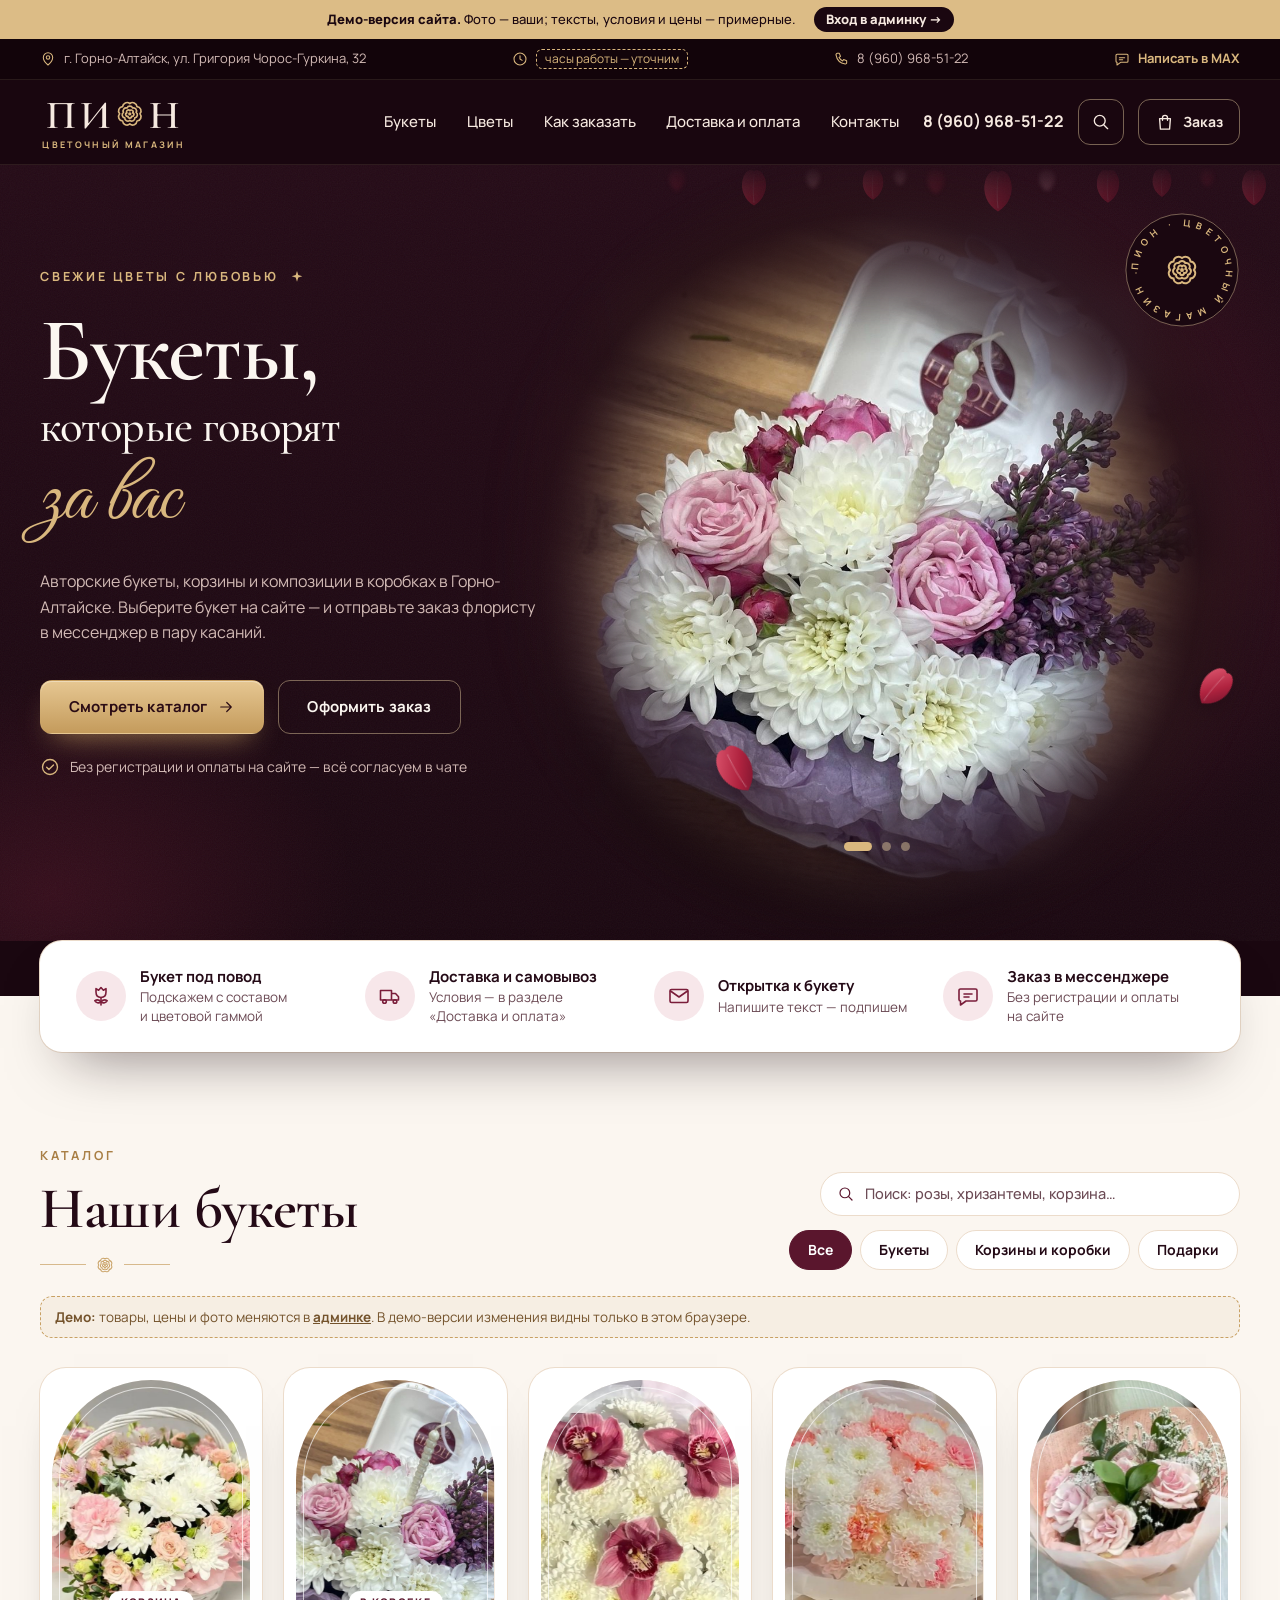
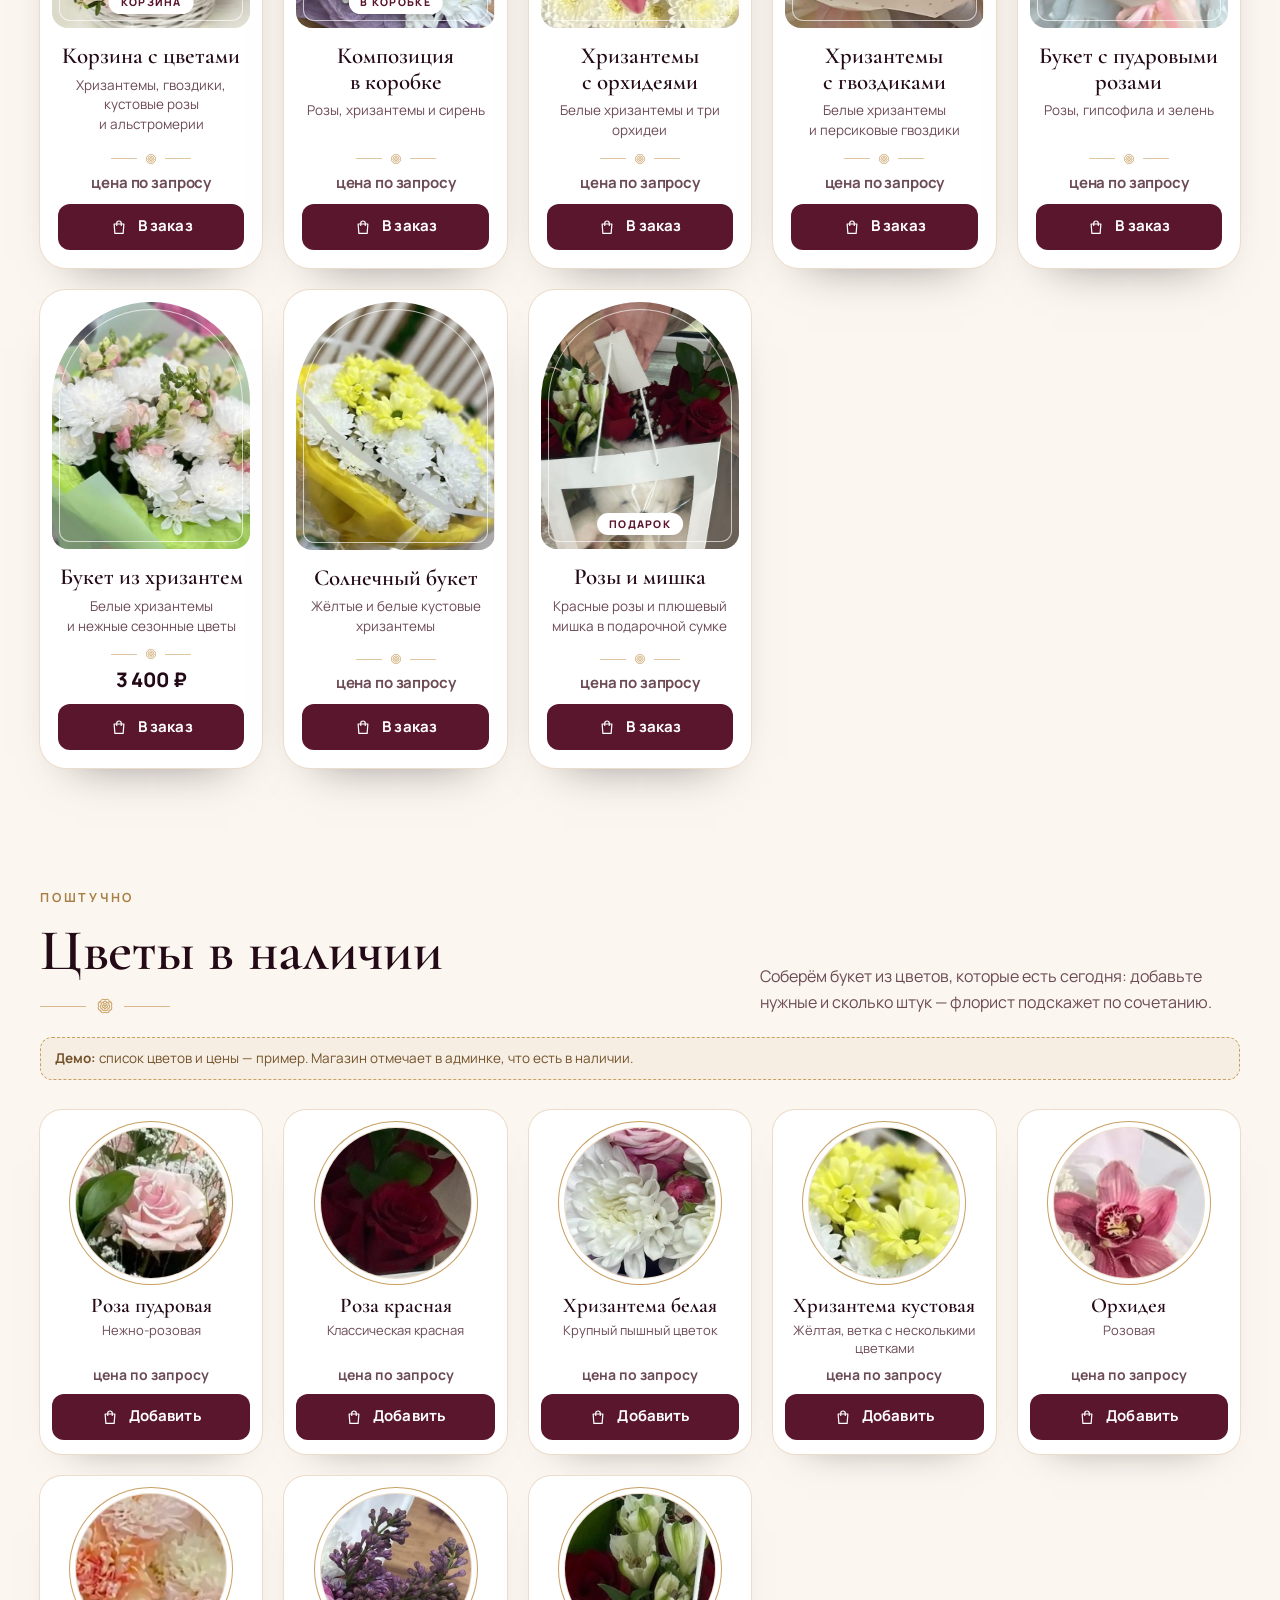
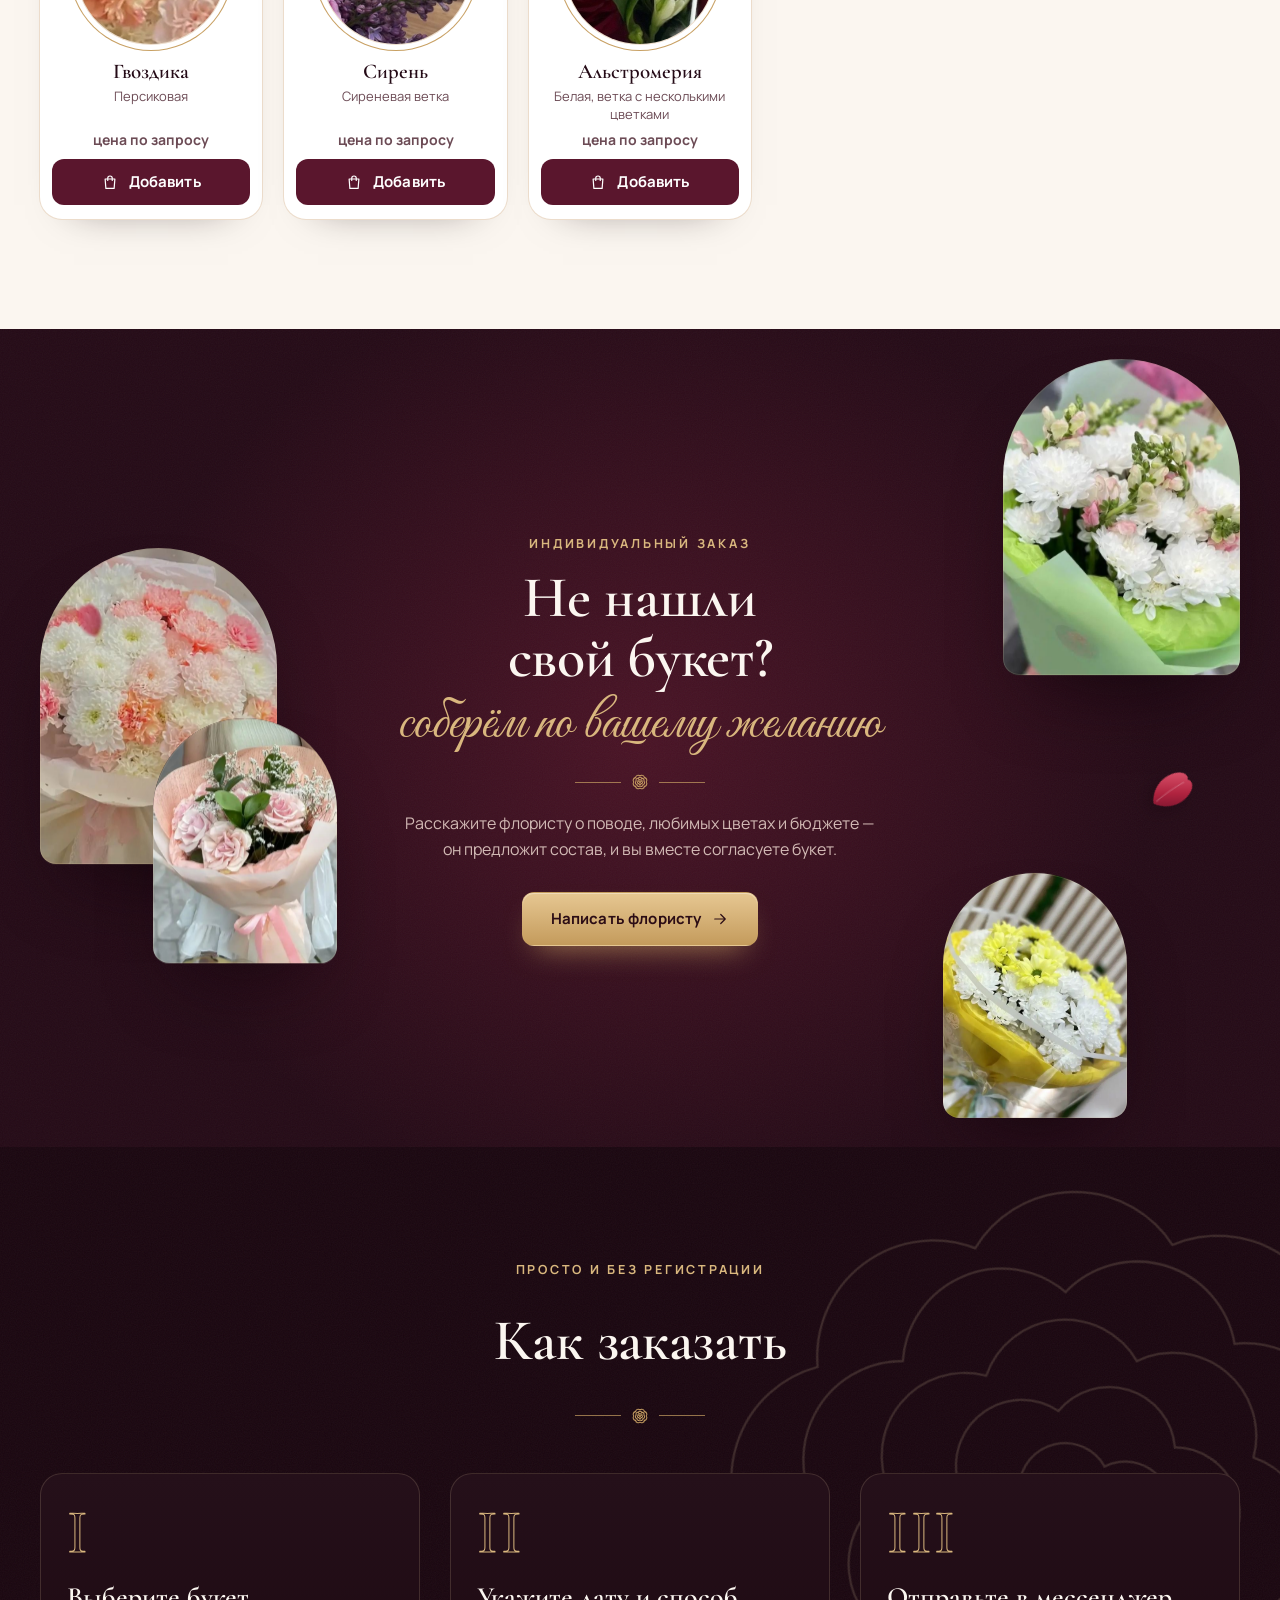
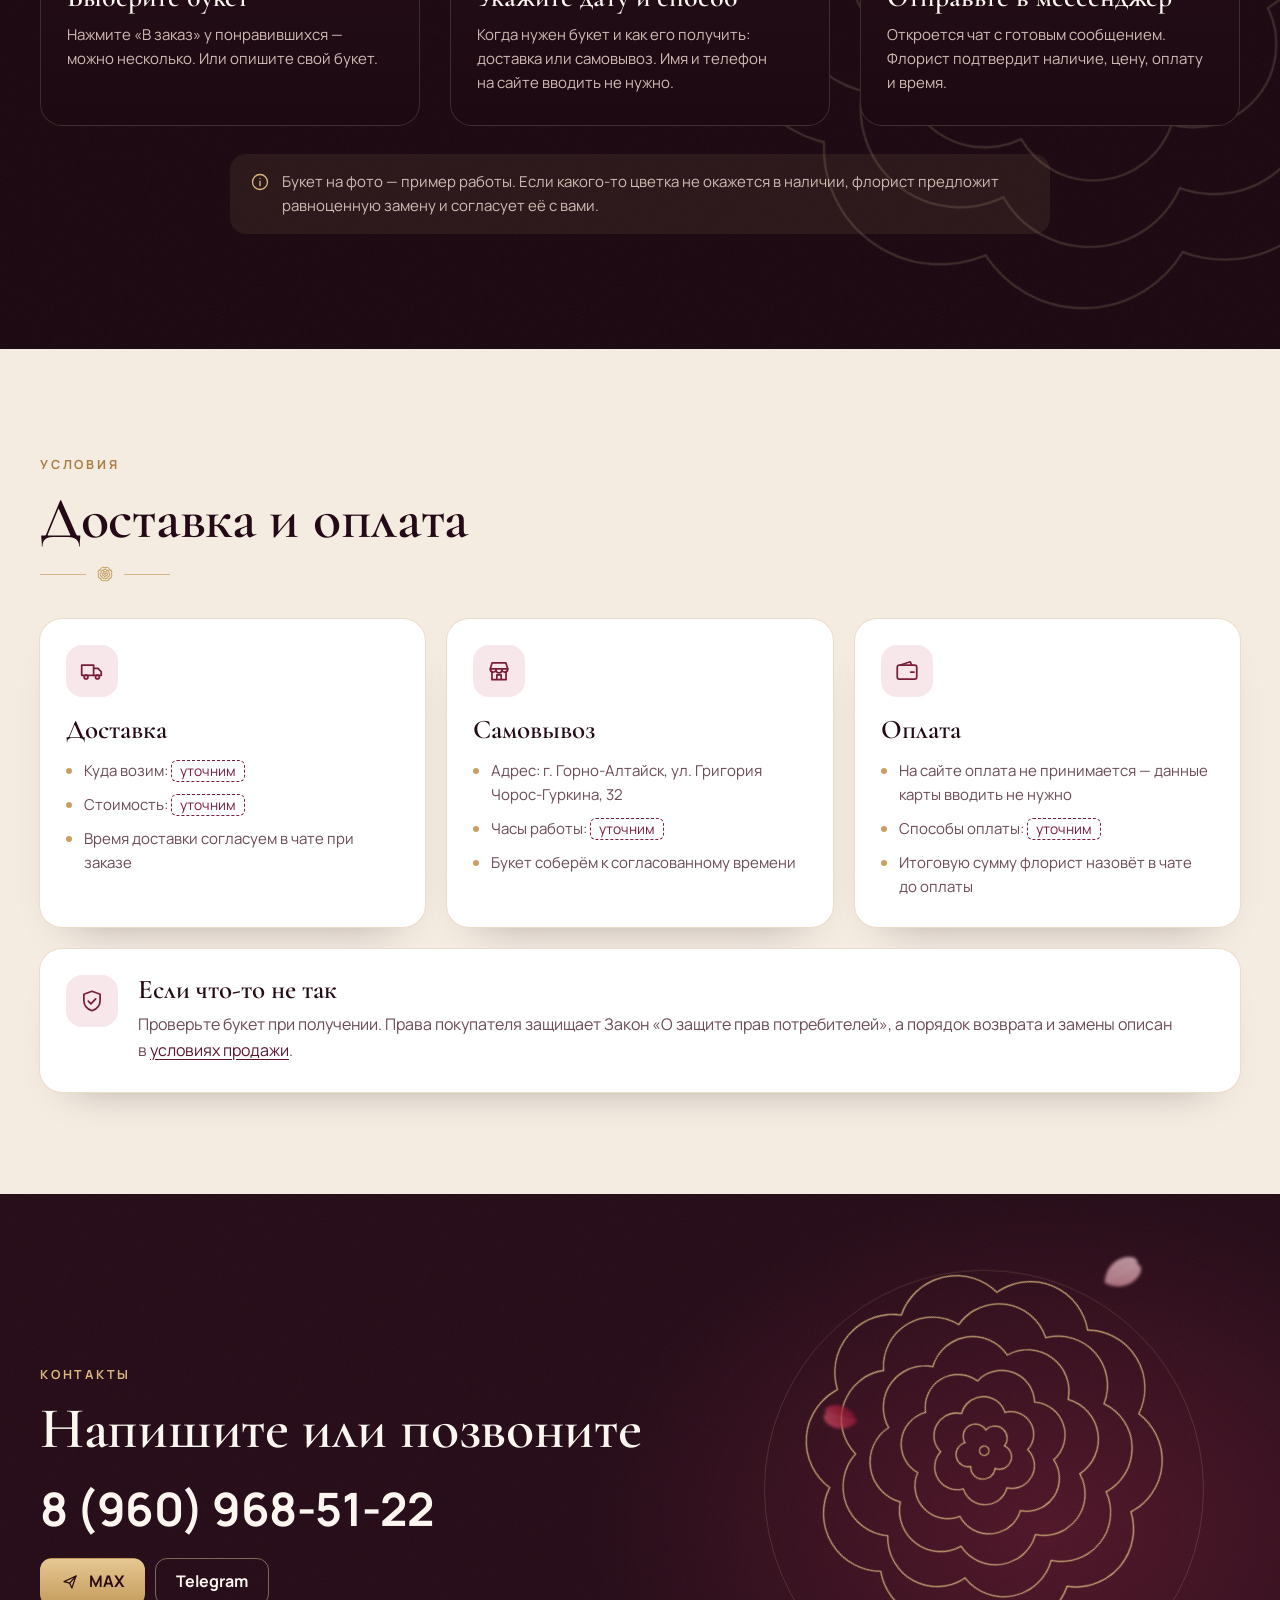
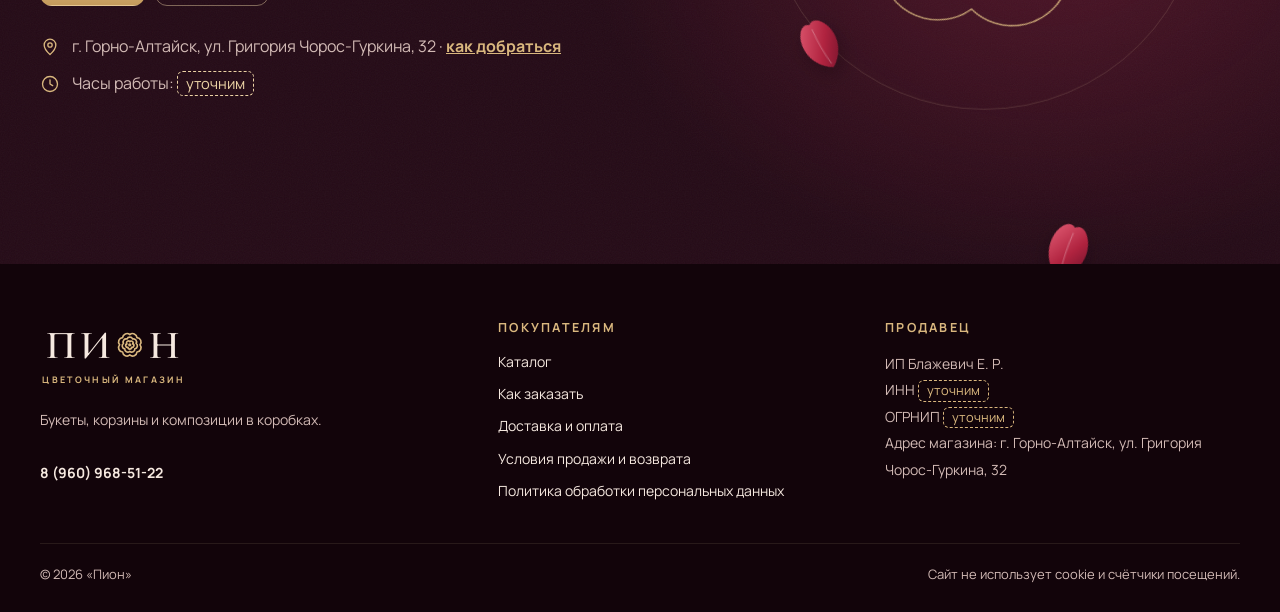
==== commit 348e763a: "Убран WhatsApp; сайт как каталог внутри Telegram (кнопка «Каталог» в боте)" ====
--- a/index.html
+++ b/index.html
@@ -422,7 +422,6 @@
       <div class="messengers">
         <a class="msg-btn msg-btn--main" href="#" data-channel="max" data-quick target="_blank" rel="noopener"><svg class="ico" aria-hidden="true"><use href="#i-send"/></svg>MAX</a>
         <a class="msg-btn" href="#" data-channel="telegram" data-quick target="_blank" rel="noopener">Telegram</a>
-        <a class="msg-btn" href="#" data-channel="whatsapp" data-quick target="_blank" rel="noopener">WhatsApp</a>
       </div>
       <ul class="contacts__list">
         <li><svg class="ico" aria-hidden="true"><use href="#i-pin"/></svg><span>г.&nbsp;Горно-Алтайск, ул.&nbsp;Григория Чорос-Гуркина,&nbsp;32 · <a class="contacts__map" href="https://yandex.ru/maps/?text=%D0%93%D0%BE%D1%80%D0%BD%D0%BE-%D0%90%D0%BB%D1%82%D0%B0%D0%B9%D1%81%D0%BA%2C%20%D1%83%D0%BB.%20%D0%93%D1%80%D0%B8%D0%B3%D0%BE%D1%80%D0%B8%D1%8F%20%D0%A7%D0%BE%D1%80%D0%BE%D1%81-%D0%93%D1%83%D1%80%D0%BA%D0%B8%D0%BD%D0%B0%2C%2032" target="_blank" rel="noopener">как добраться</a></span></li>
@@ -513,7 +512,6 @@
       <div class="order__channels">
         <a class="ch ch--main" href="#" data-channel="max" target="_blank" rel="noopener">MAX</a>
         <a class="ch" href="#" data-channel="telegram" target="_blank" rel="noopener">Telegram</a>
-        <a class="ch" href="#" data-channel="whatsapp" target="_blank" rel="noopener">WhatsApp</a>
         <a class="ch" href="#" data-channel="sms" data-touch-only>SMS</a>
       </div>
       <p class="order__status" data-status role="status" aria-live="polite"></p>
--- a/styles.css
+++ b/styles.css
@@ -753,7 +753,8 @@
 .order__preview pre { margin: 8px 0 0; white-space: pre-wrap; word-break: break-word; font: 500 13.5px/1.55 var(--sans); color: var(--ink); }
 .order__foot { padding: 16px 24px 20px; border-top: 1px solid var(--line); background: var(--surface); }
 .order__send { font: 800 12px/1.3 var(--sans); letter-spacing: .1em; text-transform: uppercase; color: var(--head); }
-.order__channels { display: grid; grid-template-columns: repeat(auto-fit, minmax(118px, 1fr)); gap: 8px; margin-top: 10px; }
+.order__channels { display: flex; flex-wrap: wrap; gap: 8px; margin-top: 10px; }
+.order__channels .ch { flex: 1 1 96px; }
 .ch { display: inline-flex; align-items: center; justify-content: center; height: 48px; border-radius: 12px; background: var(--action); color: var(--on-action); font-weight: 800; text-decoration: none; transition: background-color .2s; }
 .ch:hover { background: var(--action-hover); }
 .ch--main { background: linear-gradient(180deg, var(--cta-1), var(--cta-2)); color: var(--on-cta); }
